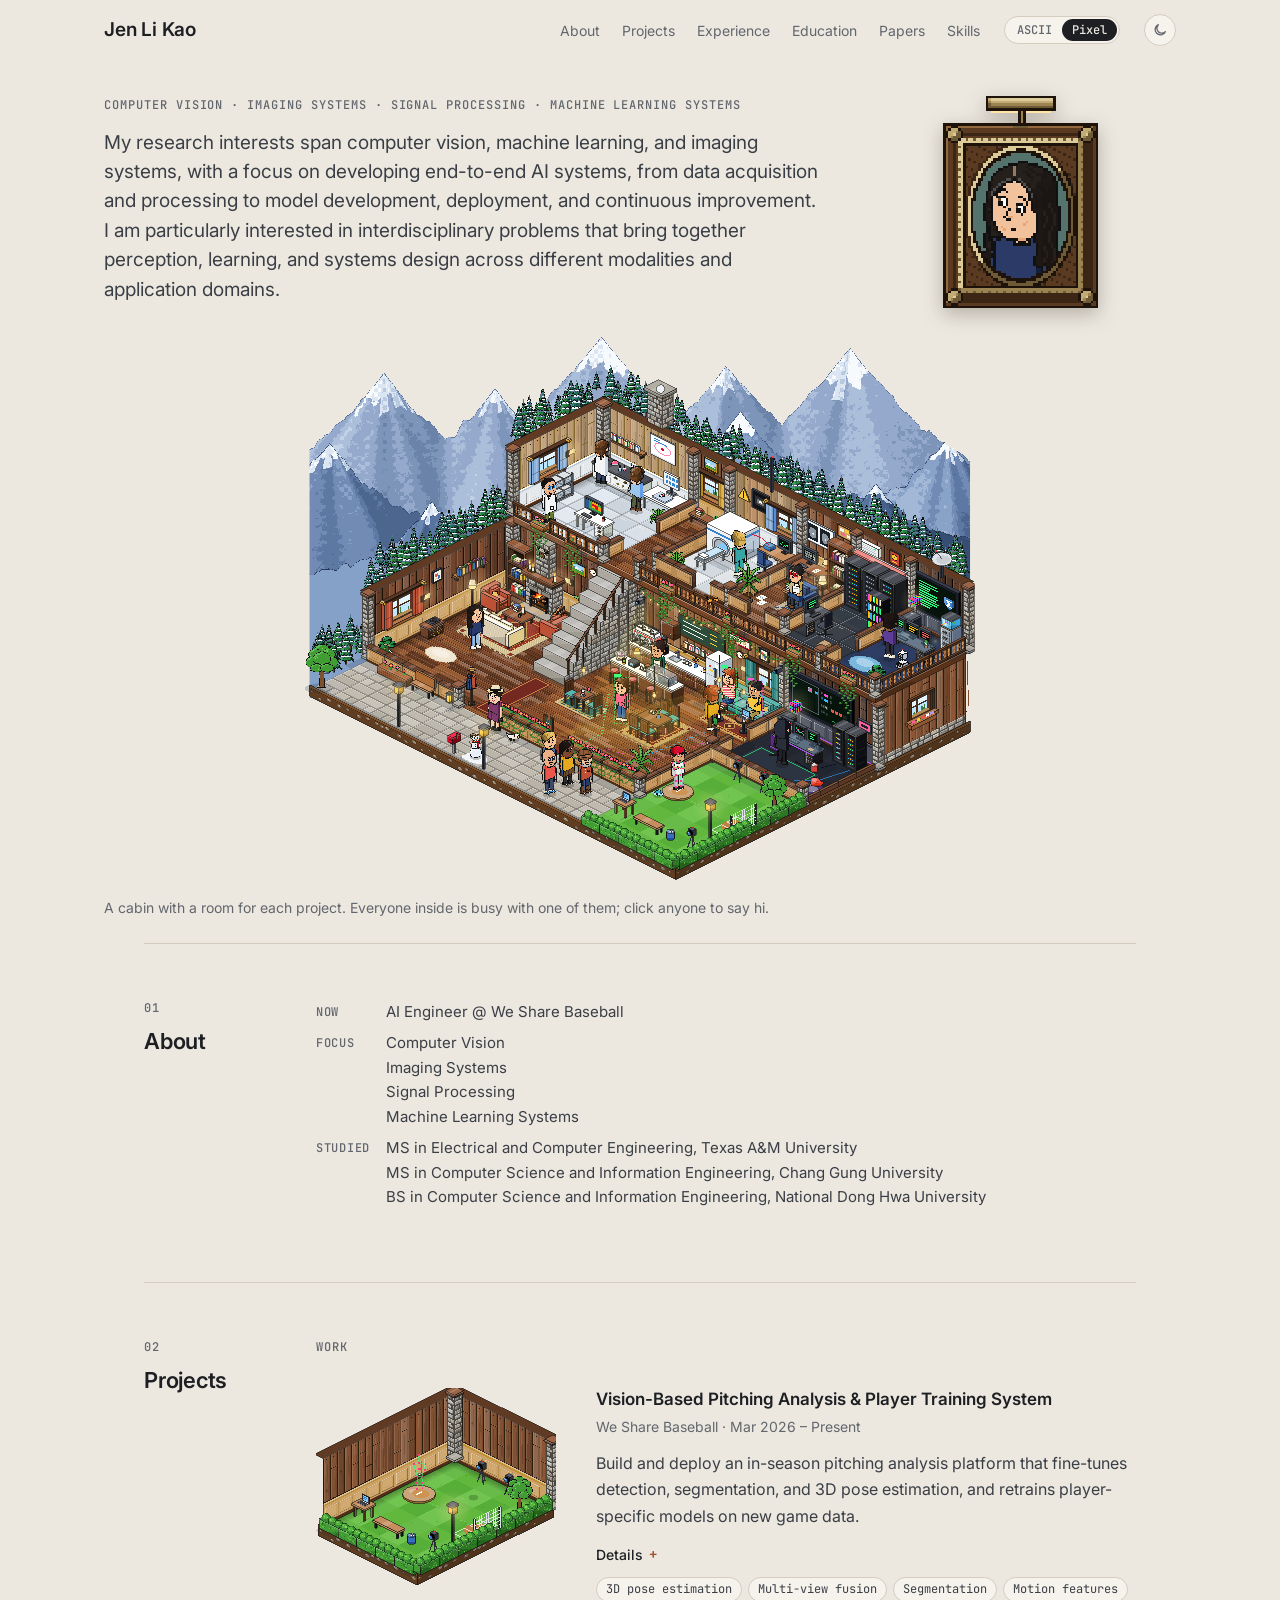
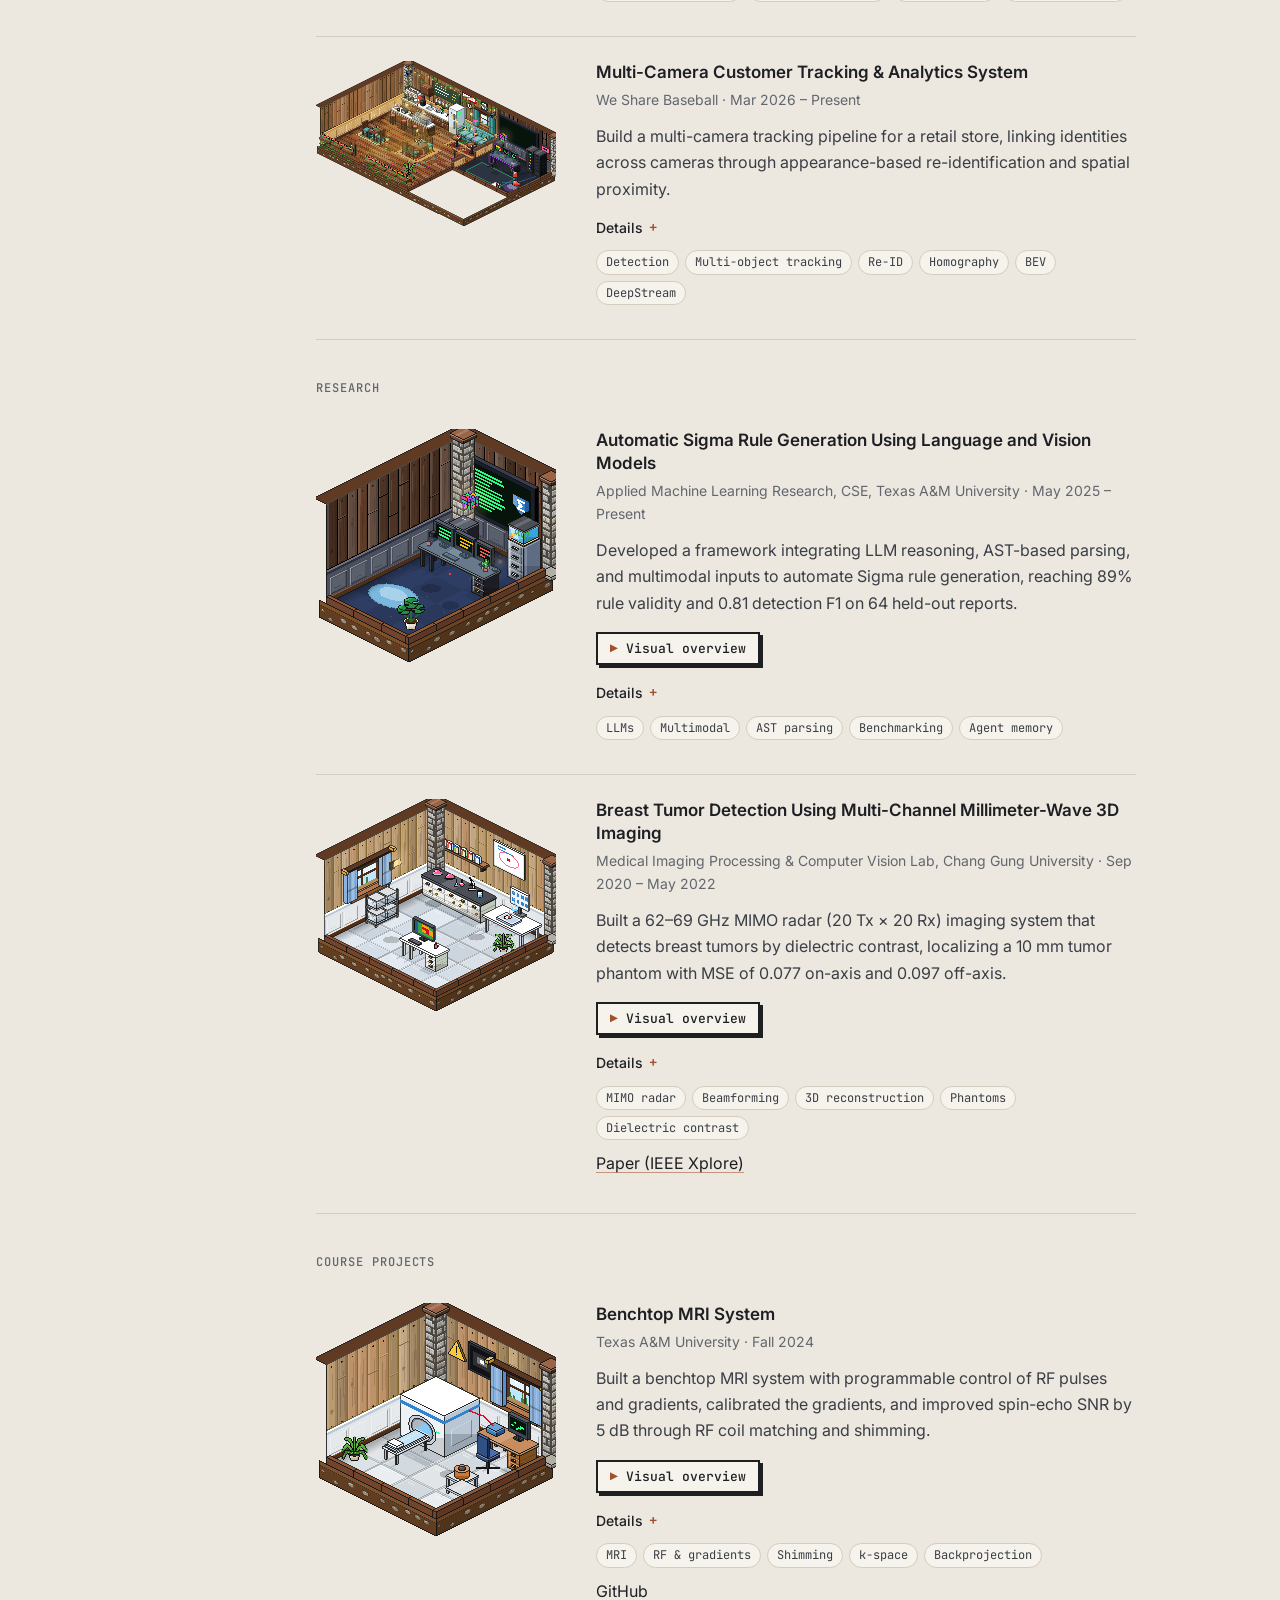
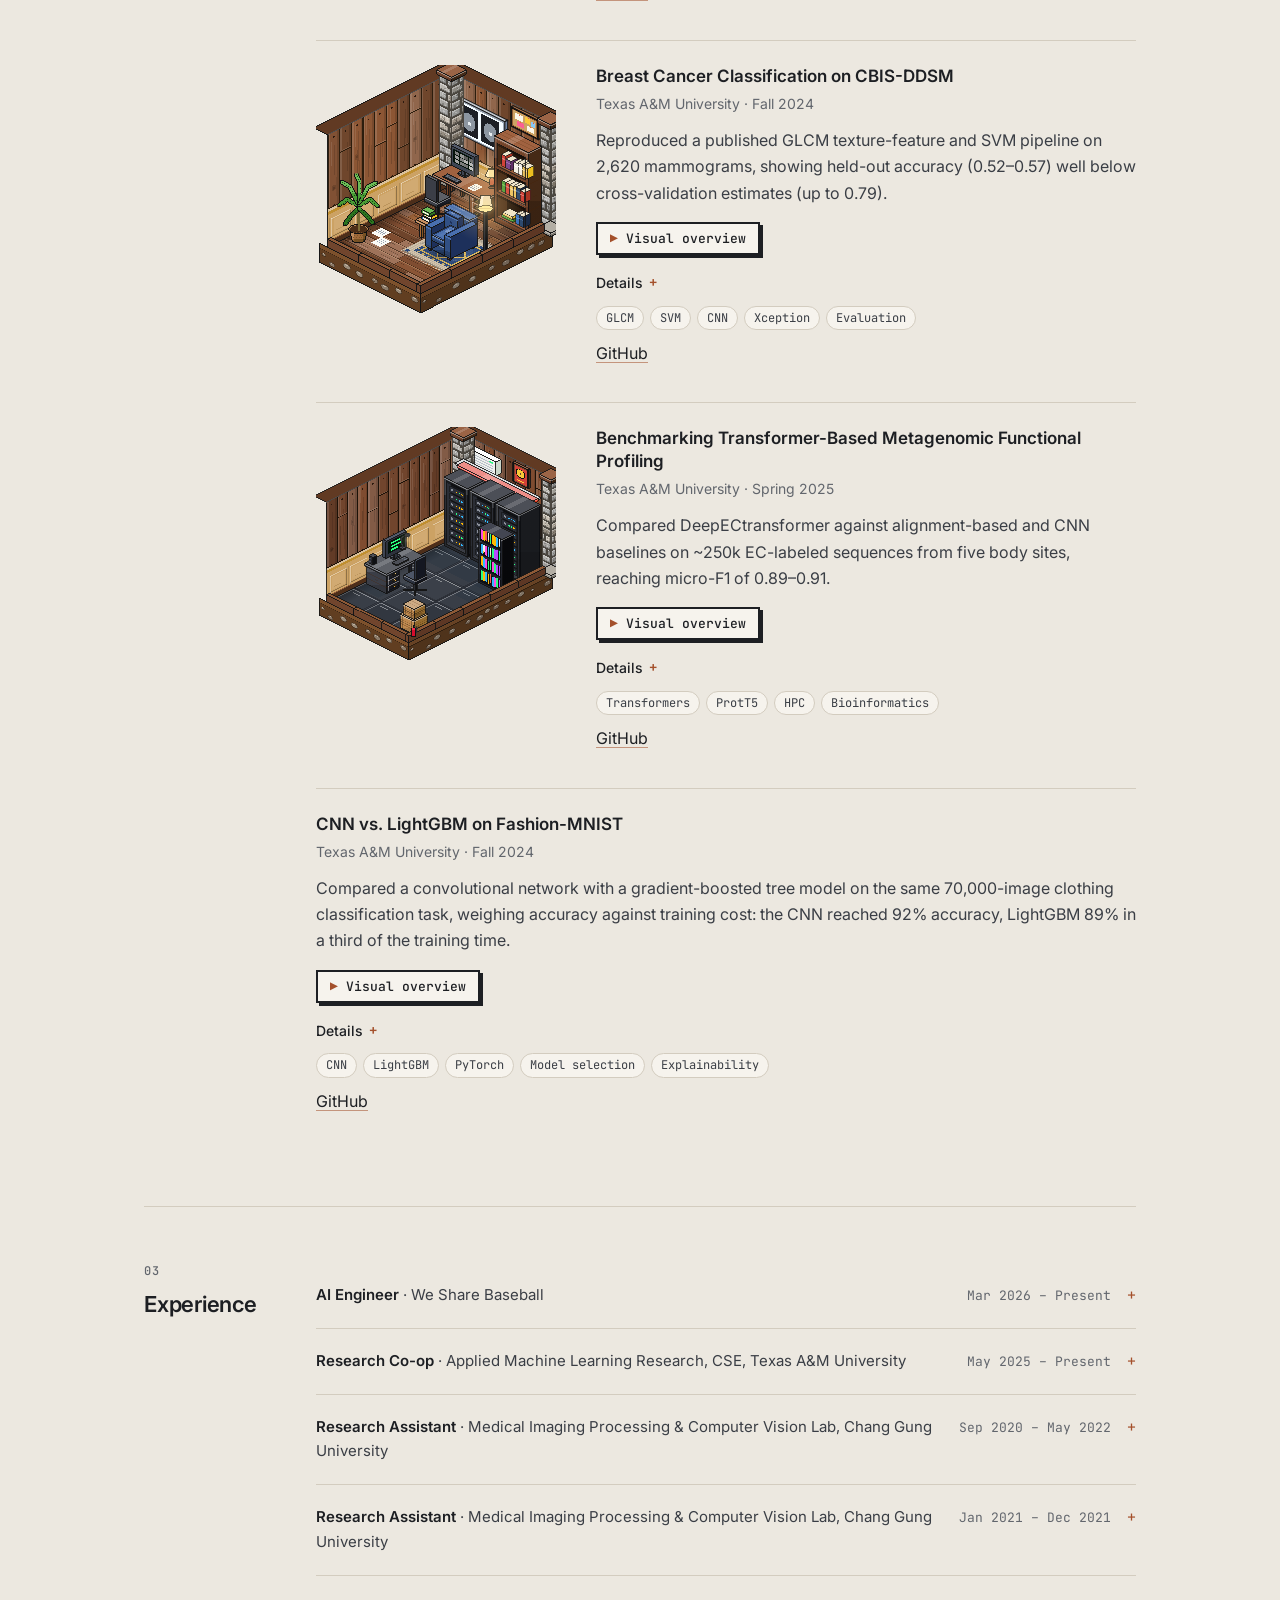
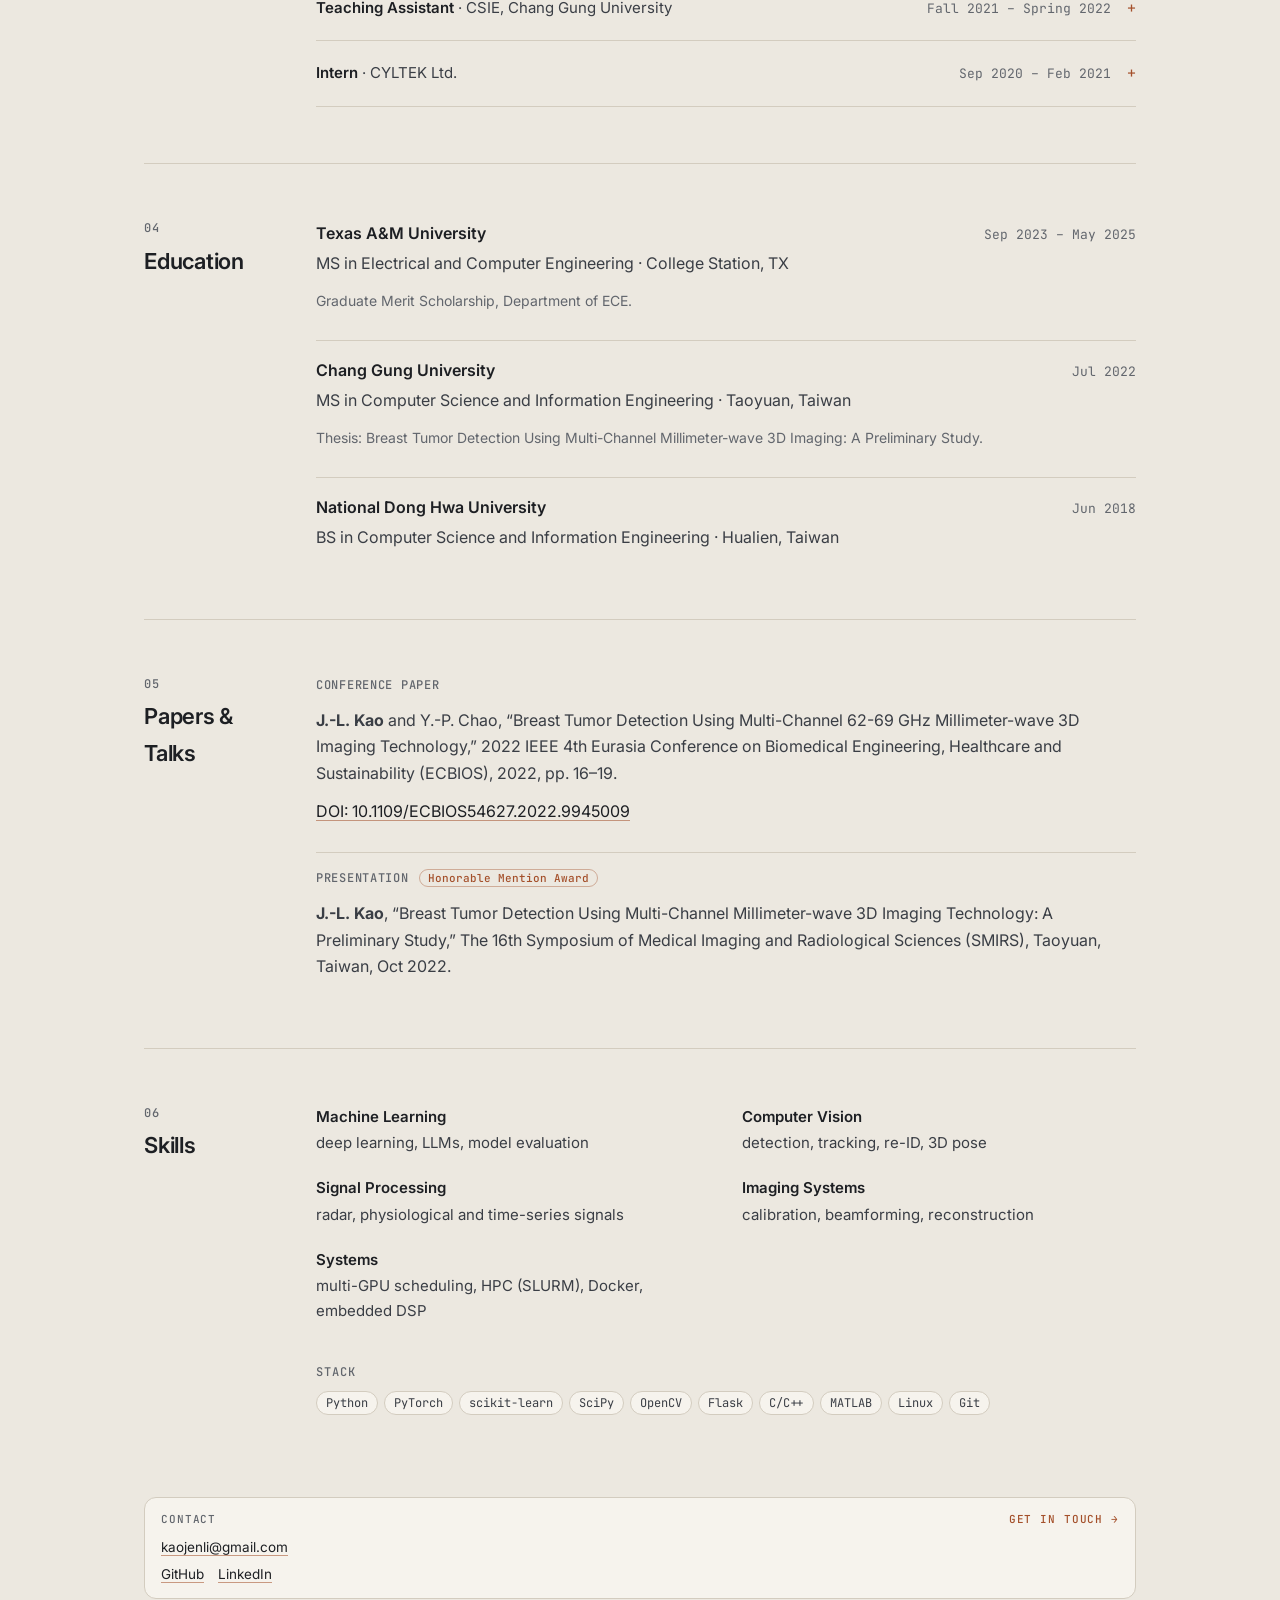
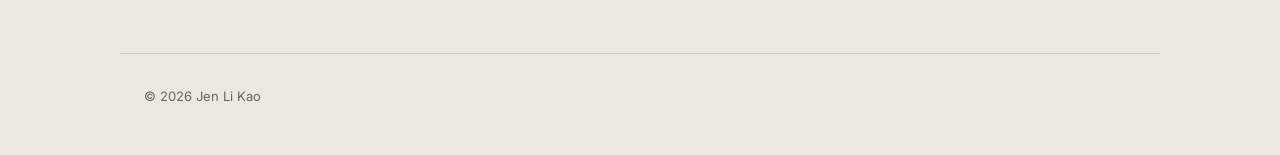
==== pixel/index.html @ c7cff61b "Footer: smoother walk (each layer steps whole columns at its own rate, redrawn on the frame it steps" ====
<!doctype html>
<html lang="en">
<head>
  <meta charset="utf-8">
  <meta name="viewport" content="width=device-width, initial-scale=1">
  <title>Jen Li Kao · Computer Vision, Machine Learning & Imaging Systems (pixel version)</title>
  <meta name="description" content="Jen Li Kao: computer vision, machine learning and imaging systems, with a focus on end-to-end AI systems, from data acquisition to deployment. Projects, experience and papers.">
  <link rel="icon" href="data:image/svg+xml,%3Csvg xmlns='http://www.w3.org/2000/svg' viewBox='0 0 8 8' shape-rendering='crispEdges'%3E%3Cpath fill='%23f7a21b' d='M1 1h2v1h2V1h2v1h1v2H7v1H6v1H5v1H3V6H2V5H1V4H0V2h1z'/%3E%3C/svg%3E">
  <link rel="preconnect" href="https://fonts.googleapis.com">
  <link rel="preconnect" href="https://fonts.gstatic.com" crossorigin>
  <link rel="stylesheet" href="https://fonts.googleapis.com/css2?family=Inter:wght@400;500;600;700&family=JetBrains+Mono:wght@400;500&family=Pixelify+Sans:wght@500;600&display=swap">
  <link rel="stylesheet" href="../css/style.css?v=25f760d1">
  <!-- light or dark: the visitor's choice if they made one, else their system's (before anything draws, so no flash) -->
  <script>try { document.documentElement.dataset.theme = localStorage.getItem("theme") || (matchMedia("(prefers-color-scheme: dark)").matches ? "dark" : "light"); } catch (e) {}</script>
</head>
<body>
  <!-- shared gradients for the pixel scenes -->
  <svg width="0" height="0" style="position:absolute" aria-hidden="true">
    <defs id="img-defs">
      <linearGradient id="shadeL" x1="0" y1="0" x2="0" y2="1"><stop offset="0" stop-color="#fff" stop-opacity=".12"/><stop offset=".22" stop-color="#fff" stop-opacity=".12"/><stop offset=".22" stop-color="#000" stop-opacity="0"/><stop offset=".7" stop-color="#000" stop-opacity="0"/><stop offset=".7" stop-color="#000" stop-opacity=".14"/><stop offset="1" stop-color="#000" stop-opacity=".14"/></linearGradient>
      <linearGradient id="shadeR" x1="0" y1="0" x2="0" y2="1"><stop offset="0" stop-color="#000" stop-opacity=".06"/><stop offset=".6" stop-color="#000" stop-opacity=".06"/><stop offset=".6" stop-color="#000" stop-opacity=".22"/><stop offset="1" stop-color="#000" stop-opacity=".22"/></linearGradient>
      <linearGradient id="aoX" x1="0" y1="0" x2="1" y2="0"><stop offset="0" stop-color="#000" stop-opacity=".3"/><stop offset="1" stop-color="#000" stop-opacity="0"/></linearGradient>
      <linearGradient id="aoY" x1="0" y1="0" x2="0" y2="1"><stop offset="0" stop-color="#000" stop-opacity=".3"/><stop offset="1" stop-color="#000" stop-opacity="0"/></linearGradient>
      <pattern id="rugWeave" width=".08" height=".06" patternUnits="userSpaceOnUse"><rect width=".08" height=".015" fill="rgba(0,0,0,.16)"/><rect y=".03" width=".08" height=".012" fill="rgba(255,255,255,.07)"/><rect x=".02" y=".015" width=".02" height=".015" fill="rgba(0,0,0,.1)"/><rect x=".06" y=".045" width=".02" height=".015" fill="rgba(0,0,0,.1)"/></pattern>
      <pattern id="weave" width="1" height="1" patternUnits="userSpaceOnUse"><rect width=".5" height=".5" fill="rgba(0,0,0,.14)"/><rect x=".5" y=".5" width=".5" height=".5" fill="rgba(0,0,0,.14)"/></pattern>
      <pattern id="weaveTop" width=".06" height=".06" patternUnits="userSpaceOnUse"><rect width=".03" height=".03" fill="rgba(255,255,255,.12)"/><rect x=".03" y=".03" width=".03" height=".03" fill="rgba(255,255,255,.12)"/></pattern>
      <radialGradient id="glow"><stop offset="0" stop-color="#ffe9a0" stop-opacity=".6"/><stop offset=".3" stop-color="#ffe0a0" stop-opacity=".2"/><stop offset="1" stop-color="#ffe0a0" stop-opacity="0"/></radialGradient>
    </defs>
  </svg>

  <div class="layout">
  <header class="masthead">
    <a class="wordmark" href="#top">Jen Li Kao</a>
    <nav id="nav" aria-label="Sections"></nav>
    <nav class="versions" aria-label="Site version"><a href="../">ASCII</a><a href="./" aria-current="page">Pixel</a></nav>
    <button class="theme-toggle" id="theme-toggle" type="button" aria-label="Dark mode" aria-pressed="false">
      <svg class="moon" viewBox="0 0 24 24" fill="none" stroke="currentColor" stroke-width="2" stroke-linecap="round" stroke-linejoin="round" aria-hidden="true"><path d="M20 14.5A8 8 0 1 1 9.5 4a6.5 6.5 0 0 0 10.5 10.5z"/></svg>
      <svg class="sun" viewBox="0 0 24 24" fill="none" stroke="currentColor" stroke-width="2" stroke-linecap="round" aria-hidden="true"><circle cx="12" cy="12" r="4"/><path d="M12 2v2M12 20v2M4.9 4.9l1.4 1.4M17.7 17.7l1.4 1.4M2 12h2M20 12h2M4.9 19.1l1.4-1.4M17.7 6.3l1.4-1.4"/></svg>
    </button>
  </header>

  <main>
    <section class="hero" id="top" aria-labelledby="h-top">
      <div class="hero-head">
        <figure class="framed" id="hero-portrait" role="img" aria-label="Pixel portrait of Jen in a framed painting under a picture light"></figure>
        <div class="intro">
          <p class="eyebrow" id="hero-eyebrow"></p>
          <h1 id="h-top">Jen Li Kao</h1>
          <p class="lede" id="hero-lede"></p>
        </div>
      </div>
      <figure class="stage">
        <div class="room-scroll">
          <div class="room" id="room">
            <svg id="scene" viewBox="0 0 592 488" shape-rendering="crispEdges" role="group" aria-label="Pixel art: Jen's two-storey cabin, one room per project. Downstairs a living room with a fireplace, stairs up from the entrance hall, and a café where cameras track the customers while a queue waits outside and a hacker next door watches the foot traffic on screens; a pitcher throws on the practice field. Upstairs in the loft are an mmWave lab where a mouse's tumor is being scanned, an MRI lab, a mammogram reading room, a server room and a security room. A cat, a dog and a parrot live there too."></svg>
          </div>
        </div>
        <figcaption id="hero-caption"></figcaption>
      </figure>
    </section>

    <div class="sections" id="panels"></div>
  </main>
  <!-- small cards beside the page on wide screens (filled by main.js) -->
  <aside class="rail rail-left" id="rail-left" aria-label="At a glance"></aside>
  <aside class="rail rail-right" id="rail-right" aria-label="Rooms and highlights"></aside>

  </div>
  <footer class="footer">
    <p>© <span id="year">2026</span> Jen Li Kao</p>
  </footer>

  <noscript>
    <p class="noscript">This page needs JavaScript. Quick links:
      <a href="https://github.com/Dino-Boooo">GitHub</a> ·
      <a href="https://www.linkedin.com/in/jenlikao/">LinkedIn</a> ·
      <a href="mailto:kaojenli@gmail.com">kaojenli@gmail.com</a></p>
  </noscript>

  <script src="../js/content.js?v=25f760d1"></script>
  <script src="../js/avatar.js?v=25f760d1"></script>
  <script src="../js/props.js?v=25f760d1"></script>
  <script src="../js/furni.js?v=25f760d1"></script>
  <script src="../js/cabin.js?v=25f760d1"></script>
  <script>window.TOUR_BASE = "../";</script>
  <script src="../js/narration.js?v=25f760d1"></script>
  <script src="../js/tours.js?v=25f760d1"></script>
  <script src="../js/main.js?v=25f760d1"></script>
  <!-- Cloudflare Web Analytics --><script type='module' src='https://static.cloudflareinsights.com/beacon.min.js' data-cf-beacon='{"token": "8a59bbaee7224c959636c7af0a5ff909"}'></script><!-- End Cloudflare Web Analytics -->
</body>
</html>
---- css/style.css ----
/* A calm personal site around one piece of pixel art: the cabin (cabin.js), with a room for each project. */
:root {
  --bg: #ece8e0;
  --surface: #f6f3ed;
  --ink: #1d1f23;
  --text: #3a3e45;
  --muted: #62666d;
  --line: #d3ccbf;
  --accent: #a4502b;
  --sky: #bcdcec;
  --font: "Inter", system-ui, -apple-system, "Segoe UI", sans-serif;
  --mono: "JetBrains Mono", ui-monospace, "SF Mono", Menlo, monospace;
  --wide: 1120px;
  --read: 1040px;
  --frame-shadow: rgba(40, 24, 8, .28);
  color-scheme: light;
}
/* dark: a gallery at night (the theme is picked before the page draws, in index.html; the toggle is in main.js) */
:root[data-theme="dark"] {
  --bg: #121110;
  --surface: #1b1a18;
  --ink: #f1ece4;
  --text: #c9c3b9;
  --muted: #8f897f;
  --line: #2d2a26;
  --accent: #e0925f;
  --sky: #2c3d4c;
  --frame-shadow: rgba(0, 0, 0, .7);
  color-scheme: dark;
}

* { box-sizing: border-box; }
html { scroll-behavior: smooth; scroll-padding-top: 76px; }
body { margin: 0; background: var(--bg); color: var(--text); font: 16px/1.65 var(--font); -webkit-font-smoothing: antialiased; }
a { color: var(--ink); text-decoration: underline; text-decoration-color: color-mix(in srgb, var(--accent) 55%, transparent); text-underline-offset: 3px; }
a:hover { color: var(--accent); text-decoration-color: currentColor; }
a:focus-visible, summary:focus-visible, .who:focus-visible { outline: 2px solid var(--accent); outline-offset: 3px; border-radius: 2px; }
h1, h2, h3, h4 { color: var(--ink); }
.eyebrow { margin: 0; color: var(--muted); font: 500 12px/1.4 var(--mono); letter-spacing: 0.08em; text-transform: uppercase; }
.links { display: flex; flex-wrap: wrap; gap: 6px 20px; margin: 0; }
.px { image-rendering: pixelated; }

/* ---------- top bar */
.masthead {
  position: sticky; top: 0; z-index: 10;
  display: flex; align-items: baseline; justify-content: space-between; gap: 24px; /* the name and the links on one baseline */
  max-width: var(--wide); margin: 0 auto; padding: 14px 24px;
  background: color-mix(in srgb, var(--bg) 88%, transparent); backdrop-filter: blur(8px);
  border-bottom: 1px solid transparent;
}
.wordmark { flex: none; color: var(--ink); font-size: 19px; font-weight: 600; letter-spacing: -0.01em; text-decoration: none; white-space: nowrap; }
#nav { display: flex; gap: 22px; margin-left: auto; font-size: 14px; }
.theme-toggle { align-self: center; flex: none; display: grid; place-items: center; width: 32px; height: 32px; padding: 0; border: 1px solid var(--line); border-radius: 99px; background: var(--surface); color: var(--muted); cursor: pointer; }
.theme-toggle:hover { color: var(--ink); border-color: var(--muted); }
.theme-toggle:focus-visible { outline: 2px solid var(--accent); outline-offset: 2px; }
.theme-toggle svg { width: 16px; height: 16px; }
.theme-toggle .sun, [data-theme="dark"] .theme-toggle .moon { display: none; }
[data-theme="dark"] .theme-toggle .sun { display: block; }
#nav a { color: var(--muted); text-decoration: none; }
/* which version of the site: this pixel one, or the ASCII one in ascii/ */
.versions { align-self: center; flex: none; display: flex; padding: 2px; border: 1px solid var(--line); border-radius: 99px; background: var(--surface); }
.versions a { padding: 3px 10px; border-radius: 99px; color: var(--muted); font: 500 12px/1.4 var(--mono); text-decoration: none; }
.versions a:hover { color: var(--ink); }
.versions a[aria-current="page"] { background: var(--ink); color: var(--bg); }
#nav a:hover { color: var(--ink); }

/* ---------- intro and the cabin */
.hero { max-width: var(--wide); margin: 0 auto; padding: 32px 24px 24px; }
.hero-head { display: grid; grid-template-columns: minmax(0, 720px) minmax(155px, 1fr); gap: 40px; align-items: center; margin-bottom: 24px; }
.hero-head .intro { grid-area: 1 / 1; }
.hero-head .framed { grid-area: 1 / 2; } /* (first in the page, so on phones the intro can wrap round it) */
/* the portrait in its frame under a picture light (main.js), centred in the space beside the intro. In the dark the
   lamp comes on: its light fans down over the painting and onto the wall, and the frame falls into shadow below. */
.framed { position: relative; justify-self: center; width: 155px; margin: 0; }
.framed .pshadow, .framed .pv, .framed > svg { position: absolute; inset: 0; width: 100%; height: 100%; }
.framed .pshadow, .framed .pv { background-repeat: no-repeat; background-position: 0 0; image-rendering: pixelated; }
.framed .pshadow { filter: drop-shadow(0 6px 10px var(--frame-shadow)); }
.framed > svg { overflow: visible; pointer-events: none; }
.framed .lit { opacity: 0; }
[data-theme="dark"] .framed .lit { opacity: 1; }
/* switching between light and dark: a slow crossfade of the whole page */
::view-transition-old(root), ::view-transition-new(root) { animation-duration: .6s; animation-timing-function: ease-in-out; }
/* the name is the wordmark in the top bar; the heading stays for search engines and screen readers, out of sight */
.hero h1 { position: absolute; width: 1px; height: 1px; overflow: hidden; clip: rect(0 0 0 0); white-space: nowrap; margin: 0; }
.lede { margin: 14px 0 0; color: var(--text); font-size: 19px; line-height: 1.55; }
.stage { margin: 0; }
.room-scroll { overflow: hidden; } /* no box: the cabin stands on the page like a diorama */
/* the whole cabin fits in the first screen: no taller than the window leaves below the intro (--fit, set by main.js) */
.room { position: relative; width: 100%; max-width: min(1184px, var(--fit, 9999px) * 1.213); aspect-ratio: 592 / 488; margin: 0 auto; }
#scene { display: block; width: 100%; height: 100%; }
/* the cabin and its rooms (in the projects and the sidebar) a touch more saturated; at night also dimmed a little, so
   their snow and white rooms don't glare against the dark page */
:is(#scene, .scene-box img, .rooms img) { filter: saturate(1.1); }
[data-theme="dark"] :is(#scene, .scene-box img, .rooms img) { filter: brightness(.95) saturate(1.1); }
.stage figcaption { margin-top: 12px; color: var(--muted); font-size: 14px; }

/* ---------- people in the room */
.who { cursor: pointer; outline: none; }
.who:hover, .who:focus-visible { filter: drop-shadow(1px 0 0 #ffcc00) drop-shadow(-1px 0 0 #ffcc00) drop-shadow(0 1px 0 #ffcc00) drop-shadow(0 -1px 0 #ffcc00); }
/* people and animals walk a tile in 500 ms, in a straight line (as in Habbo); cabin.js moves them and picks their frames */
/* decoration never takes clicks: light, view cones, tracking boxes, skeletons, pulses, steam, smoke, the ball */
#scene circle[fill="url(#glow)"], #scene .fov, #scene .bbox, #scene .skel, #scene .wave, #scene .steam, #scene .smoke, #scene .ball { pointer-events: none; }
.skel { animation: skel 4.8s infinite; }
@keyframes skel { 0%, 55% { opacity: 0; } 56%, 100% { opacity: 1; } }
.wave { opacity: 0; animation: wave 1.5s steps(3) infinite; }
.wave:nth-child(2) { animation-delay: 0.25s; }
.wave:nth-child(3) { animation-delay: 0.5s; }
@keyframes wave { 0% { opacity: 0; } 30% { opacity: 1; } 100% { opacity: 0; } }
.blink { animation: blink 1.2s steps(1) infinite; }
@keyframes blink { 50% { opacity: 0.2; } }
/* the pitched ball flies from the hand to the net, started by cabin.js on the pitcher's release frame */
.ball { opacity: 0; }
.ball.fly { animation: throw 0.45s steps(9) forwards; }
@keyframes throw {
  0% { opacity: 1; transform: translate(0, 0); }
  90% { opacity: 1; transform: translate(var(--dx), var(--dy)); }
  100% { opacity: 0; transform: translate(var(--dx), var(--dy)); }
}

/* Animations run in a few discrete frames, like Habbo's, so the scene repaints a handful of times a second, not 60. */
.steam { animation: steam 1.8s steps(4) infinite; }
.smoke { animation: smoke 3s steps(6) infinite; transform-box: fill-box; transform-origin: center; }
@keyframes smoke { 0% { opacity: 0; transform: translate(0, 0) scale(0.5); } 15% { opacity: 1; } 100% { opacity: 0; transform: translate(5px, -24px) scale(1.5); } }
@keyframes steam { 0% { opacity: 0; transform: translateY(0); } 30% { opacity: 0.8; } 100% { opacity: 0; transform: translateY(-8px); } }
.flicker { animation: flicker 0.5s steps(2) infinite; }
/* the fire in the fireplace: two flame shapes taking turns */
.fire { animation: fire 0.4s steps(2) infinite; }
@keyframes fire { to { transform: translateX(-32px); } }
@keyframes flicker { 50% { transform: translateY(1px); opacity: 0.75; } }
.glow { opacity: 0.85; }
/* people moving on the hacker room's floor-plan screen */

/* speech: a small dark see-through label like a tracker's, the speaker's name in tracker green; long lines wrap */
.bubble {
  position: absolute; z-index: 2;
  transform: translate(-50%, -100%);
  width: max-content; max-width: 230px;
  padding: 2px 6px;
  background: rgba(16, 18, 22, .74); color: #e9eef2;
  -webkit-backdrop-filter: blur(2px); backdrop-filter: blur(2px);
  border: 1px solid rgba(57, 255, 136, .55); border-radius: 3px;
  font: 500 10.5px/1.4 var(--mono);
  pointer-events: none;
  animation: bubble 3.2s forwards;
}
.bubble b { color: #39ff88; font-weight: 600; }
.bubble::after {
  content: ""; position: absolute; left: 50%; bottom: -4px;
  width: 6px; height: 6px; margin-left: -3px;
  background: rgba(16, 18, 22, .74); border: 1px solid rgba(57, 255, 136, .55); border-top: 0; border-left: 0;
  transform: rotate(45deg);
}
@keyframes bubble {
  0% { opacity: 0; translate: 0 8px; }
  8%, 80% { opacity: 1; translate: 0 0; }
  100% { opacity: 0; translate: 0 -20px; }
}


/* ---------- sections: a label column and a content column */
.sections { max-width: var(--read); margin: 0 auto; padding: 0 24px; }
.section { display: grid; grid-template-columns: 140px minmax(0, 1fr); gap: 32px; padding: 56px 0; border-top: 1px solid var(--line); }
.section-head h2 { margin: 6px 0 0; font-size: 22px; font-weight: 600; letter-spacing: -0.01em; }
.section-body > :first-child { margin-top: 0; }
.section-body p { margin: 0 0 12px; }
.section-body h3 { margin: 0 0 4px; font-size: 16px; font-weight: 600; }
.lead { color: var(--ink); font-size: 17px; }
.note { color: var(--muted); font-size: 14px; }
.group { margin: 40px 0 8px !important; color: var(--muted) !important; font: 500 12px/1.4 var(--mono) !important; letter-spacing: 0.08em; text-transform: uppercase; }
.group:first-child { margin-top: 0 !important; }
.tags { display: flex; flex-wrap: wrap; gap: 6px; margin: 10px 0 !important; }
.tag { padding: 1px 9px; border: 1px solid var(--line); border-radius: 99px; background: var(--surface); color: var(--text); font: 12px/1.7 var(--mono); }
details { margin: 6px 0; }
summary { display: inline-flex; align-items: center; gap: 6px; color: var(--ink); font-size: 14px; font-weight: 500; cursor: pointer; list-style: none; }
summary::-webkit-details-marker { display: none; }
summary::after { content: "+"; color: var(--accent); font-family: var(--mono); }
details[open] > summary::after { content: "−"; }
.bullets { margin: 8px 0; padding-left: 18px; }
.bullets li { margin-bottom: 6px; }
figure { margin: 12px 0; }

.facts { display: grid; grid-template-columns: auto 1fr; gap: 6px 16px; margin: 0 0 16px; font-size: 15px; }
.facts dt { color: var(--muted); font: 500 12px/2 var(--mono); letter-spacing: 0.06em; text-transform: uppercase; }
.facts dd { margin: 0; }

.proj { display: grid; grid-template-columns: auto minmax(0, 1fr); gap: 40px; padding: 24px 0; border-bottom: 1px solid var(--line); }
.proj:not(:has(.scene-box)) { grid-template-columns: 1fr; }
.proj:last-child { border-bottom: 0; }
.proj h4 { margin: 0 0 4px; font-size: 17px; font-weight: 600; line-height: 1.35; }
.meta { color: var(--muted); font-size: 14px; }
/* every project the same: a small close-up of its room (vector, sharp at any size) beside the text */
.scene-box { width: 240px; align-self: start; overflow: hidden; }
.scene-box img { display: block; width: 100%; height: auto; }

.rows { list-style: none; margin: 0; padding: 0; }
.rows > li { border-bottom: 1px solid var(--line); }
.rows summary { display: grid; grid-template-columns: 1fr auto auto; gap: 16px; align-items: baseline; width: 100%; padding: 14px 0; color: var(--text); font-size: 15px; font-weight: 400; }
.rows summary b { color: var(--ink); font-weight: 600; }
.rows summary:hover b { color: var(--accent); }
.when { color: var(--muted); font: 13px var(--mono); white-space: nowrap; }
.rows .more-box { padding: 0 0 16px; }

.entry { padding: 16px 0; border-bottom: 1px solid var(--line); }
.entry:first-child { padding-top: 0; }
.entry:last-child { border-bottom: 0; padding-bottom: 0; }
.entry-head { display: flex; justify-content: space-between; gap: 16px; align-items: baseline; }
.kind { color: var(--muted); font: 500 12px/1.6 var(--mono); letter-spacing: 0.06em; text-transform: uppercase; }
.badge { margin-left: 10px; padding: 1px 8px; border: 1px solid color-mix(in srgb, var(--accent) 40%, transparent); border-radius: 99px; color: var(--accent); font: 500 11px var(--mono); text-transform: none; letter-spacing: 0; }
.skills { display: grid; grid-template-columns: 1fr 1fr; gap: 20px 32px; margin: 0 0 8px; }
.skills dt { color: var(--ink); font-weight: 600; font-size: 15px; }
.skills dd { margin: 2px 0 0; font-size: 15px; }

.footer { max-width: var(--read); margin: 0 auto; padding: 32px 24px 48px; border-top: 1px solid var(--line); color: var(--muted); font-size: 13px; }
.footer p { margin: 0; }
.noscript { margin: 24px; padding: 12px; background: var(--surface); border: 1px solid var(--line); }

/* ---------- the side cards: on wide screens the page becomes three columns, the cards staying in view as you scroll */
/* below the wide layout only the contact card shows, at the end of the page */
.rail { display: none; }
.rail-left { display: block; max-width: var(--read); margin: 0 auto; padding: 16px 24px 40px; }
.rail-left .card:not(.contact) { display: none; }
.card { margin: 0 0 14px; padding: 14px 16px; background: var(--surface); border: 1px solid var(--line); border-radius: 12px; font-size: 13.5px; line-height: 1.5; }
.card-title { margin: 0 0 10px; color: var(--muted); font: 500 11px/1.4 var(--mono); letter-spacing: 0.08em; text-transform: uppercase; }
.card p { margin: 0 0 6px; }
.card p:last-child { margin-bottom: 0; }
.card .where { display: block; color: var(--muted); font-size: 12.5px; }
.card .links { gap: 4px 14px; }
.card .tags { margin: 0 !important; gap: 5px; }
.card .tag { font-size: 11px; }
.plain { margin: 0; padding: 0; list-style: none; }
.plain li { margin: 0 0 7px; }
.plain li:last-child { margin-bottom: 0; }
.plain b { display: block; color: var(--ink); font-weight: 600; }
.timeline { margin: 0; padding: 0 0 0 12px; list-style: none; border-left: 1px solid var(--line); }
.timeline li { position: relative; margin: 0 0 7px; }
.timeline .where, .rooms span { overflow: hidden; display: -webkit-box; -webkit-line-clamp: 1; -webkit-box-orient: vertical; }
.timeline li::before { content: ""; position: absolute; left: -16.5px; top: 6px; width: 7px; height: 7px; border-radius: 50%; background: var(--surface); border: 1.5px solid var(--accent); }
.timeline li:first-child::before { background: var(--accent); }
.timeline .when { display: block; font-size: 11px; }
.timeline b { color: var(--ink); font-weight: 600; }
.rooms { margin: 0; padding: 0; list-style: none; }
.rooms a { display: grid; grid-template-columns: 50px 1fr; gap: 10px; align-items: center; padding: 4px 0; color: var(--text); font-size: 12.5px; line-height: 1.35; text-decoration: none; }
.rooms a:hover { color: var(--accent); }
.rooms img { width: 50px; height: 36px; object-fit: cover; object-position: center 60%; background: var(--sky); border: 1px solid var(--line); border-radius: 6px; image-rendering: pixelated; }
.rooms b { display: block; color: var(--ink); font-weight: 600; font-size: 12px; }
.rooms span { -webkit-line-clamp: 2; }
.card a { overflow-wrap: anywhere; }
@media (min-width: 1380px) {
  .layout { display: grid; grid-template-columns: 232px minmax(0, 1060px) 232px; grid-template-areas: ". head ." "left main right"; /* the top bar over the middle column: the name starts where the intro does */ column-gap: 28px; justify-content: center; padding: 0 24px; }
  .masthead { grid-area: head; max-width: none; width: 100%; padding-left: 0; padding-right: 0; }
  main { grid-area: main; min-width: 0; }
  .hero, .sections { max-width: none; padding-left: 0; padding-right: 0; }
  /* sticky while they fit on screen; taller than the window, they scroll with the page (never cut off inside) */
  .rail, .rail-left { display: block; position: sticky; top: 72px; align-self: start; margin: 32px 0 0; padding: 0; max-width: none; }
  .rail-left .card:not(.contact) { display: block; }
  .rail-left { grid-area: left; }
  .rail-right { grid-area: right; }
  /* the cabin no taller than the left card column (about 650px) on wider screens */
  .room { max-width: min(788px, var(--fit, 9999px) * 1.213); }
}

/* ---------- narrow screens */
@media (max-width: 860px) {
  .section { grid-template-columns: 1fr; gap: 12px; padding: 40px 0; }
  .proj { grid-template-columns: 1fr; }
  .scene-box { width: 100%; max-width: 300px; }
}
@media (max-width: 640px) {
  /* the name and the theme button on one row, every section link below them (wrapping, nothing hidden off screen) */
  .masthead { flex-wrap: wrap; padding: 10px 16px; gap: 6px 16px; }
  #nav { order: 3; flex-basis: 100%; flex-wrap: wrap; gap: 4px 13px; margin-left: 0; font-size: 14px; }
  .hero { padding: 32px 16px 16px; }
  .lede { font-size: 18px; }
  .sections, .rail-left { padding-left: 16px; padding-right: 16px; }
  .skills { grid-template-columns: 1fr; }
  /* the portrait small at the top right, the intro wrapping round it */
  .hero-head { display: flow-root; }
  .hero-head .framed { float: right; width: 93px; margin: 0 0 8px 16px; }
  .rows summary { grid-template-columns: 1fr; gap: 2px; }
  /* the whole cabin at phone width (smaller, so the sections come sooner) */
  .room { max-width: none; }
}

@media (prefers-reduced-motion: reduce) {
  html { scroll-behavior: auto; }
  *, *::before, *::after { animation: none !important; transition: none !important; }
}

/* ---------- short pixel tours (tours.js): a pixel window over the page */
.tour-btn { display: inline-flex; align-items: center; gap: 8px; margin: 4px 0 2px; padding: 6px 12px; border: 2px solid var(--ink); border-radius: 0; background: var(--surface); color: var(--ink); font: 500 13px var(--mono); cursor: pointer; box-shadow: 3px 3px 0 var(--ink); }
.tour-btn span { color: var(--accent); }
.tour-btn:hover { transform: translate(1px, 1px); box-shadow: 2px 2px 0 var(--ink); }
.tour-btn:active { transform: translate(3px, 3px); box-shadow: none; }
.tour-btn:focus-visible { outline: 2px solid var(--accent); outline-offset: 3px; }
.proj:has(.tour-btn) .scene-box { cursor: pointer; }
.proj:has(.tour-btn) .scene-box:hover img { filter: saturate(1.1) brightness(1.04); }

.pxwin { width: min(860px, calc(100vw - 24px)); max-height: calc(100vh - 24px); padding: 0; overflow: auto; border: 2px solid #2c313c; border-radius: 10px; background: #101114; color: #e9ecf1; box-shadow: 0 30px 80px rgba(0, 0, 0, .55); }
.pxwin::backdrop { background: rgba(6, 7, 9, .78); backdrop-filter: blur(3px); }
.pxwin-bar { display: flex; align-items: center; justify-content: space-between; gap: 12px; padding: 10px 10px 10px 18px; border-bottom: 1px solid #1f232c; }
.pxwin-title { color: #8a919c; font: 500 12px var(--mono); letter-spacing: .06em; text-transform: uppercase; overflow: hidden; text-overflow: ellipsis; white-space: nowrap; }
.pxwin-x { flex: none; display: grid; place-items: center; width: 28px; height: 28px; padding: 0 0 2px; border: 1px solid #2c313c; border-radius: 50%; background: #161920; color: #e9ecf1; font: 400 18px/1 var(--font); cursor: pointer; }
.pxwin-x:hover { background: #222631; }
.pxwin-head { padding: 18px 26px 10px; }
.pxwin-head.in { animation: capIn .45s ease-out; }
.pxwin-eyebrow { margin: 0 0 4px; color: #e8915f; font: 500 11px var(--mono); letter-spacing: .08em; text-transform: uppercase; }
.pxwin-h { margin: 0; color: #f2f2f0; font: 600 24px/1.2 "Pixelify Sans", var(--font); letter-spacing: 0.01em; }
.pxwin-stage { padding: 0; }
.pxwin-stage { display: flex; justify-content: center; background: #101114; position: relative; }
.pxwin-head { position: relative; }
.pxwin-try[hidden] { display: none !important; }
.pxwin-try { position: absolute; top: 14px; right: 26px; max-width: 46%; text-align: right; margin: 0; padding: 4px 10px; border: 1px solid #e8915f; border-radius: 999px; background: rgba(16, 17, 20, .88); color: #e8915f; font: 500 12px/1.3 var(--font); pointer-events: none; }
.pxwin-try.wait { background: #e8915f; color: #101114; animation: tryPulse 1.6s ease-in-out infinite; }
@keyframes tryPulse { 50% { box-shadow: 0 0 0 5px rgba(232, 145, 95, .25); } }
@media (prefers-reduced-motion: reduce) { .pxwin-try.wait { animation: none; } }
.pxwin-stage canvas { display: block; flex: none; image-rendering: pixelated; image-rendering: crisp-edges; background: #101114; touch-action: manipulation; }
.pxwin-sub { display: flex; align-items: flex-start; justify-content: center; min-height: 2.9em; margin: 0; padding: 4px 26px 14px; background: #101114; color: #f2f2f0; font: 400 17px/1.45 var(--font); text-align: center; text-wrap: balance; letter-spacing: .005em; }
.pxwin-sub.in { animation: capIn .35s ease-out; }
.visually-hidden { position: absolute !important; width: 1px; height: 1px; overflow: hidden; clip: rect(0 0 0 0); white-space: nowrap; }
@keyframes capIn { from { opacity: 0; transform: translateY(4px); } }
.pxwin-ctl { display: flex; flex-wrap: wrap; align-items: center; gap: 8px; padding: 12px 18px 16px; border-top: 1px solid #1f232c; }
.pxb { min-width: 36px; height: 32px; padding: 0 10px; border: 1px solid #2c313c; border-radius: 8px; background: #161920; color: #e9ecf1; font: 600 12px var(--mono); cursor: pointer; }
.pxb:hover { background: #222631; }
.pxb.play { min-width: 44px; background: #f2f2f0; border-color: #f2f2f0; color: #101114; }
.pxb.snd { display: inline-grid; place-items: center; }
.pxb.snd[hidden] { display: none; }
.pxb.snd svg { display: block; }
.pxb.snd[aria-pressed="true"] .off, .pxb.snd[aria-pressed="false"] .on { display: none; }
.pxb.snd[aria-pressed="false"] { color: #8a919c; }
.pxwin-track { position: relative; flex: 1 1 240px; min-width: 180px; height: 32px; border: 1px solid #2c313c; border-radius: 8px; background: #121418; overflow: hidden; cursor: pointer; touch-action: none; user-select: none; }
.pxwin-track.drag { cursor: grabbing; }
.pxwin-knob { position: absolute; top: 50%; width: 12px; height: 12px; margin: -6px 0 0 -6px; border-radius: 50%; background: #e8915f; box-shadow: 0 0 0 3px rgba(232, 145, 95, .25); pointer-events: none; opacity: 0; transition: opacity .15s; }
.pxwin-track:hover .pxwin-knob, .pxwin-track.drag .pxwin-knob, .pxwin-track:focus-visible .pxwin-knob { opacity: 1; }
.pxwin-bar-fill { position: absolute; inset: 0 auto 0 0; width: 0; background: rgba(232, 145, 95, .16); border-right: 2px solid #e8915f; }
.pxwin-dots { position: absolute; inset: 0; display: flex; }
.pxwin-dots span { display: flex; align-items: center; justify-content: center; border-right: 1px solid #2c313c; color: #8a919c; font: 600 11px var(--mono); letter-spacing: .06em; text-transform: uppercase; pointer-events: none; }
.pxwin-dots span:last-child { border-right: 0; }
.pxwin-dots span.on { color: #fff; }
.pxwin-link { margin-left: auto; color: #8fb8e6; font: 600 13px var(--mono); }
.pxwin :focus-visible { outline: 2px solid #e8915f; outline-offset: 2px; }
@media (max-width: 640px) {
  .pxwin-sub { font-size: 15px; min-height: 4.35em; padding: 4px 14px 10px; }
  .pxwin-head { padding: 14px 16px 8px; }
  .pxwin-h { font-size: 18px; }
  .pxwin-try { position: static; display: inline-block; max-width: none; margin-top: 6px; border-radius: 10px; text-align: left; }
  .pxwin-ctl { padding: 8px 12px 14px; }
  .pxwin-link { margin-left: 0; flex-basis: 100%; }
}

/* ---------- "Get in touch": a button in the contact card, and its window (main.js) */
.contact .card-title { display: flex; align-items: baseline; justify-content: space-between; gap: 8px; }
.msg-btn { padding: 0; border: 0; background: none; color: var(--accent); font: inherit; letter-spacing: inherit; text-transform: inherit; cursor: pointer; }
.msg-btn:hover { text-decoration: underline; text-underline-offset: 3px; }
.msg-btn:focus-visible, .msgwin :focus-visible { outline: 2px solid var(--accent); outline-offset: 2px; }
.msgwin { width: min(500px, calc(100vw - 32px)); max-height: calc(100vh - 32px); padding: 0; overflow: auto; border: 1px solid var(--line); border-radius: 14px; background: var(--surface); color: var(--text); box-shadow: 0 24px 70px rgba(0, 0, 0, .35); }
.msgwin::backdrop { background: rgba(10, 9, 8, .55); backdrop-filter: blur(2px); }
.msg-form { display: grid; gap: 12px; padding: 18px 20px 20px; }
.msg-head { display: flex; align-items: center; justify-content: space-between; gap: 12px; }
.msg-head h2 { margin: 0; font-size: 18px; font-weight: 600; }
.msg-x { display: grid; place-items: center; width: 28px; height: 28px; padding: 0 0 2px; border: 1px solid var(--line); border-radius: 50%; background: var(--bg); color: var(--ink); font: 400 18px/1 var(--font); cursor: pointer; }
.msg-note { margin: -4px 0 0; color: var(--muted); font-size: 14px; }
.msg-form label { display: grid; gap: 4px; color: var(--ink); font-size: 13.5px; font-weight: 500; }
.msg-form label small { color: var(--muted); font-size: inherit; font-weight: 400; }
.msg-row { display: grid; grid-template-columns: 1fr 1fr; gap: 12px; }
@media (max-width: 480px) { .msg-row { grid-template-columns: 1fr; } }
.msg-form input, .msg-form textarea, .msg-form select { width: 100%; padding: 8px 10px; border: 1px solid var(--line); border-radius: 8px; background: var(--bg); color: var(--ink); font: 15px/1.5 var(--font); }
.msg-form textarea { resize: vertical; min-height: 110px; }
.msg-form input::placeholder { color: var(--muted); opacity: .7; }
.msg-form input:focus, .msg-form textarea:focus, .msg-form select:focus { outline: none; border-color: var(--accent); box-shadow: 0 0 0 3px color-mix(in srgb, var(--accent) 22%, transparent); }
.msg-honey { position: absolute; left: -9999px; width: 1px; height: 1px; opacity: 0; }
.msg-foot { display: flex; align-items: center; justify-content: space-between; gap: 12px; }
.msg-status { margin: 0; color: var(--muted); font-size: 13.5px; }
.msg-status.ok { color: #3f8f5f; }
.msg-status.bad { color: #c0483c; }
.msg-send { flex: none; padding: 8px 20px; border: 0; border-radius: 99px; background: var(--ink); color: var(--bg); font: 600 14px var(--font); cursor: pointer; }
.msg-send:hover { background: var(--accent); }
.msg-send:disabled { opacity: .6; cursor: wait; }
.msg-done { display: grid; justify-items: center; gap: 10px; padding: 34px 28px 28px; text-align: center; }
.msg-done[hidden], .msg-form[hidden] { display: none; }
.msg-done h2 { margin: 4px 0 0; font-size: 22px; font-weight: 600; outline: none; }
.msg-done p { max-width: 34ch; margin: 0 0 8px; color: var(--muted); font-size: 15px; }
.msg-done b { color: var(--ink); font-weight: 500; overflow-wrap: anywhere; }
.msg-check { width: 52px; height: 52px; fill: none; stroke: var(--accent); stroke-width: 2.5; stroke-linecap: round; stroke-linejoin: round; }
.msg-check path { stroke-dasharray: 40; stroke-dashoffset: 40; animation: msgTick .5s .15s ease-out forwards; }
@keyframes msgTick { to { stroke-dashoffset: 0; } }
@media (prefers-reduced-motion: reduce) { .msg-check path { animation: none; stroke-dashoffset: 0; } }
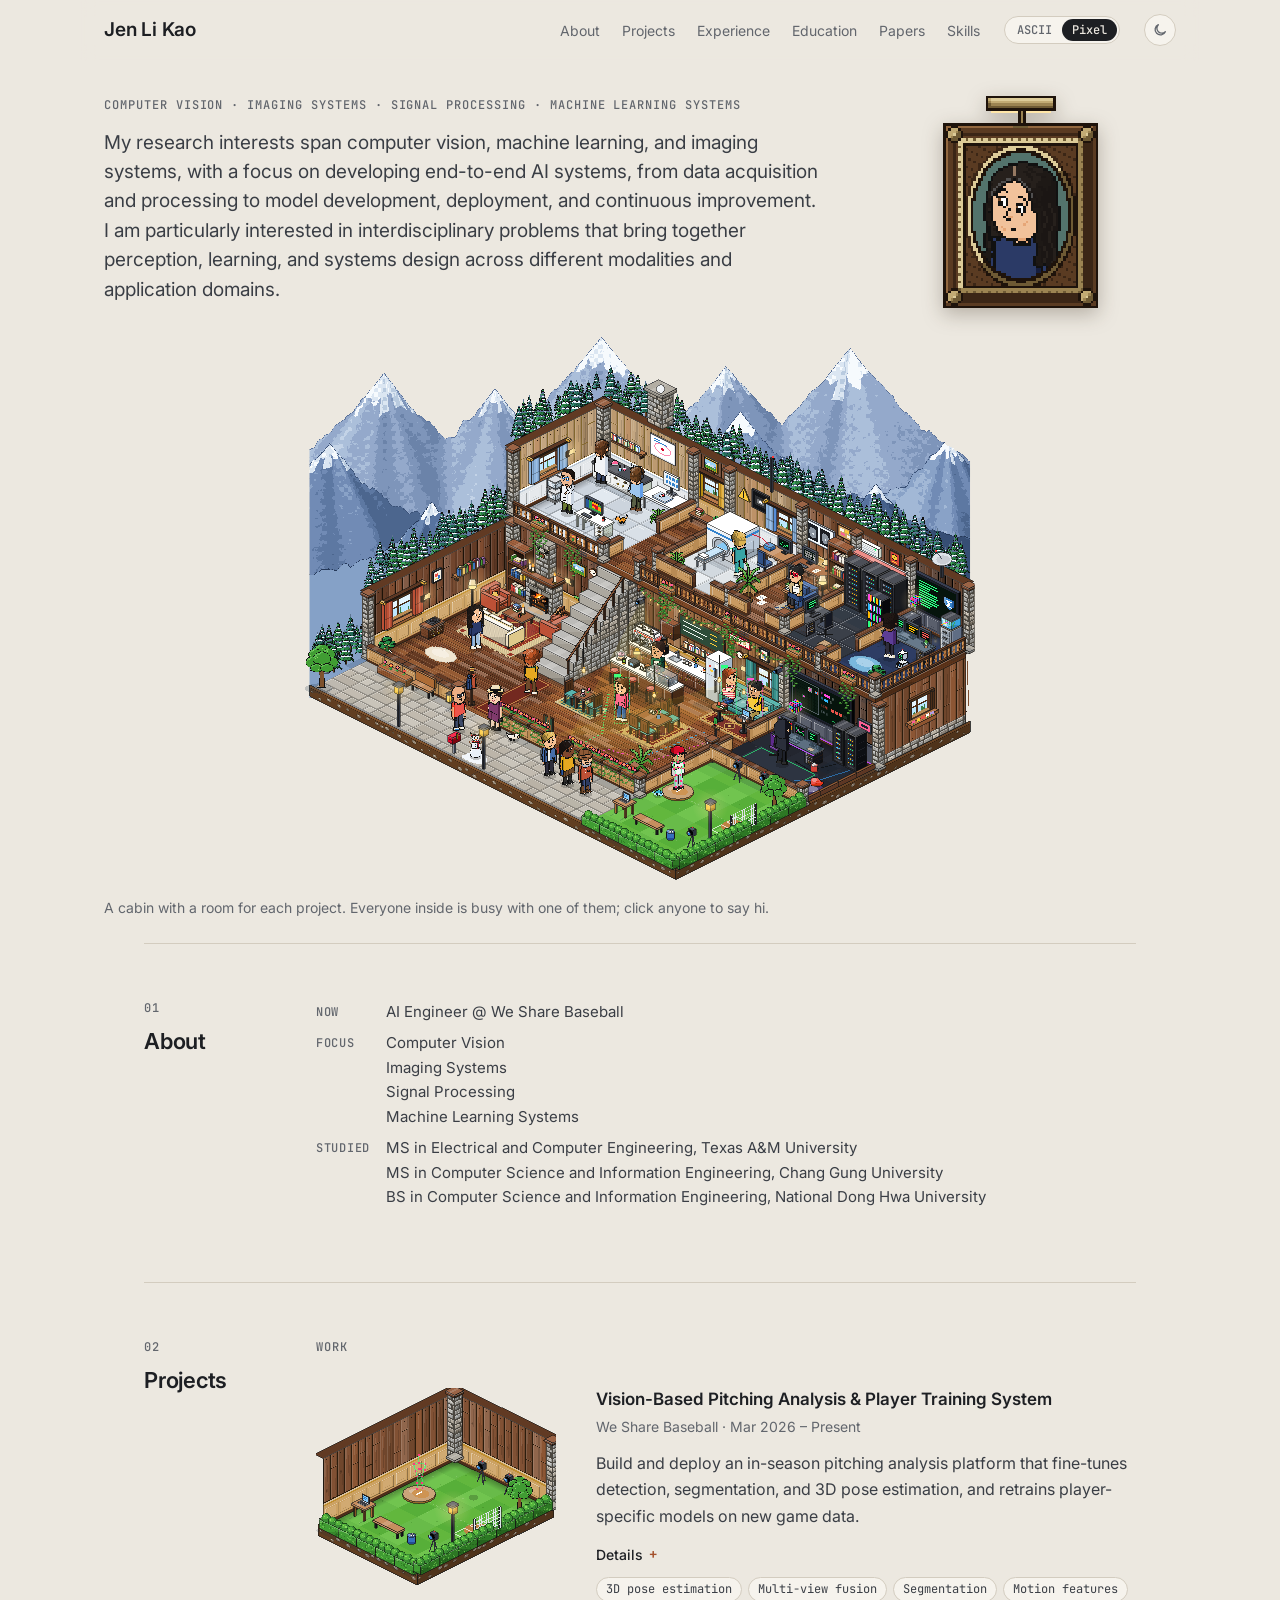
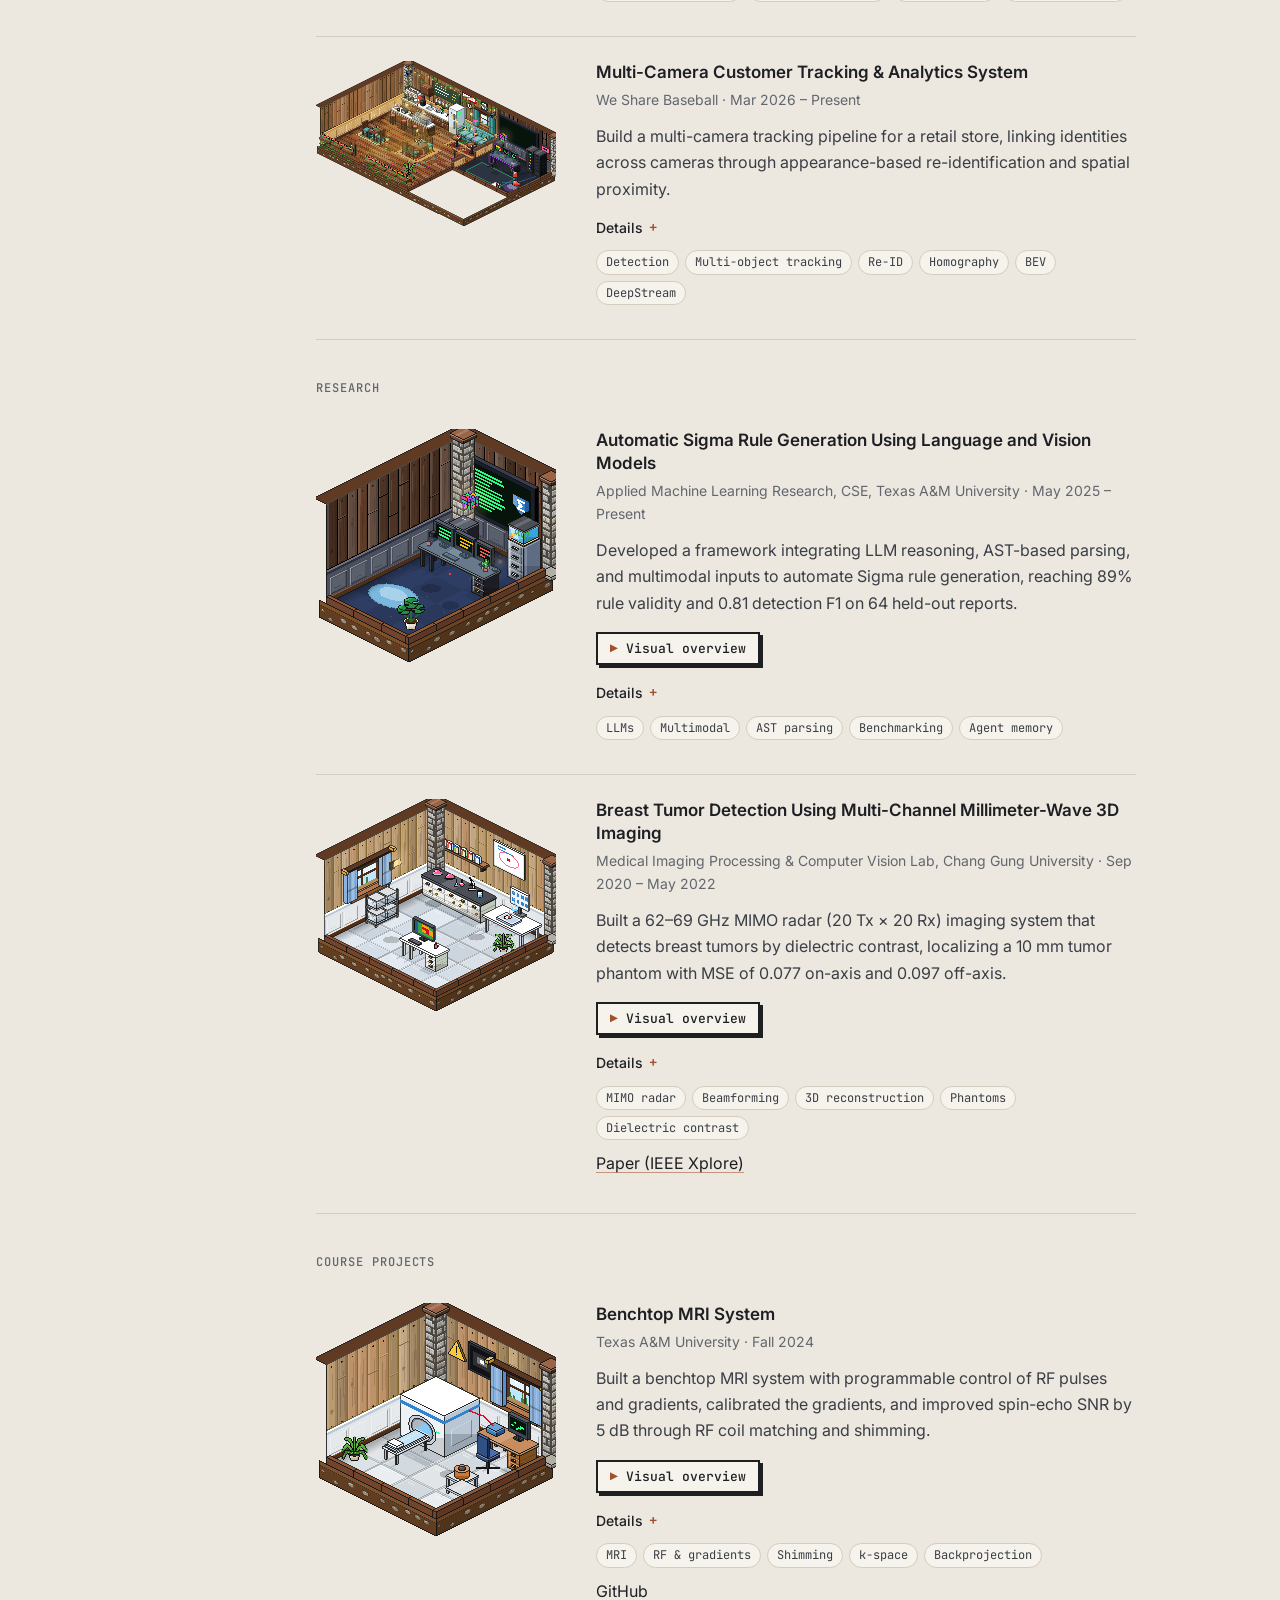
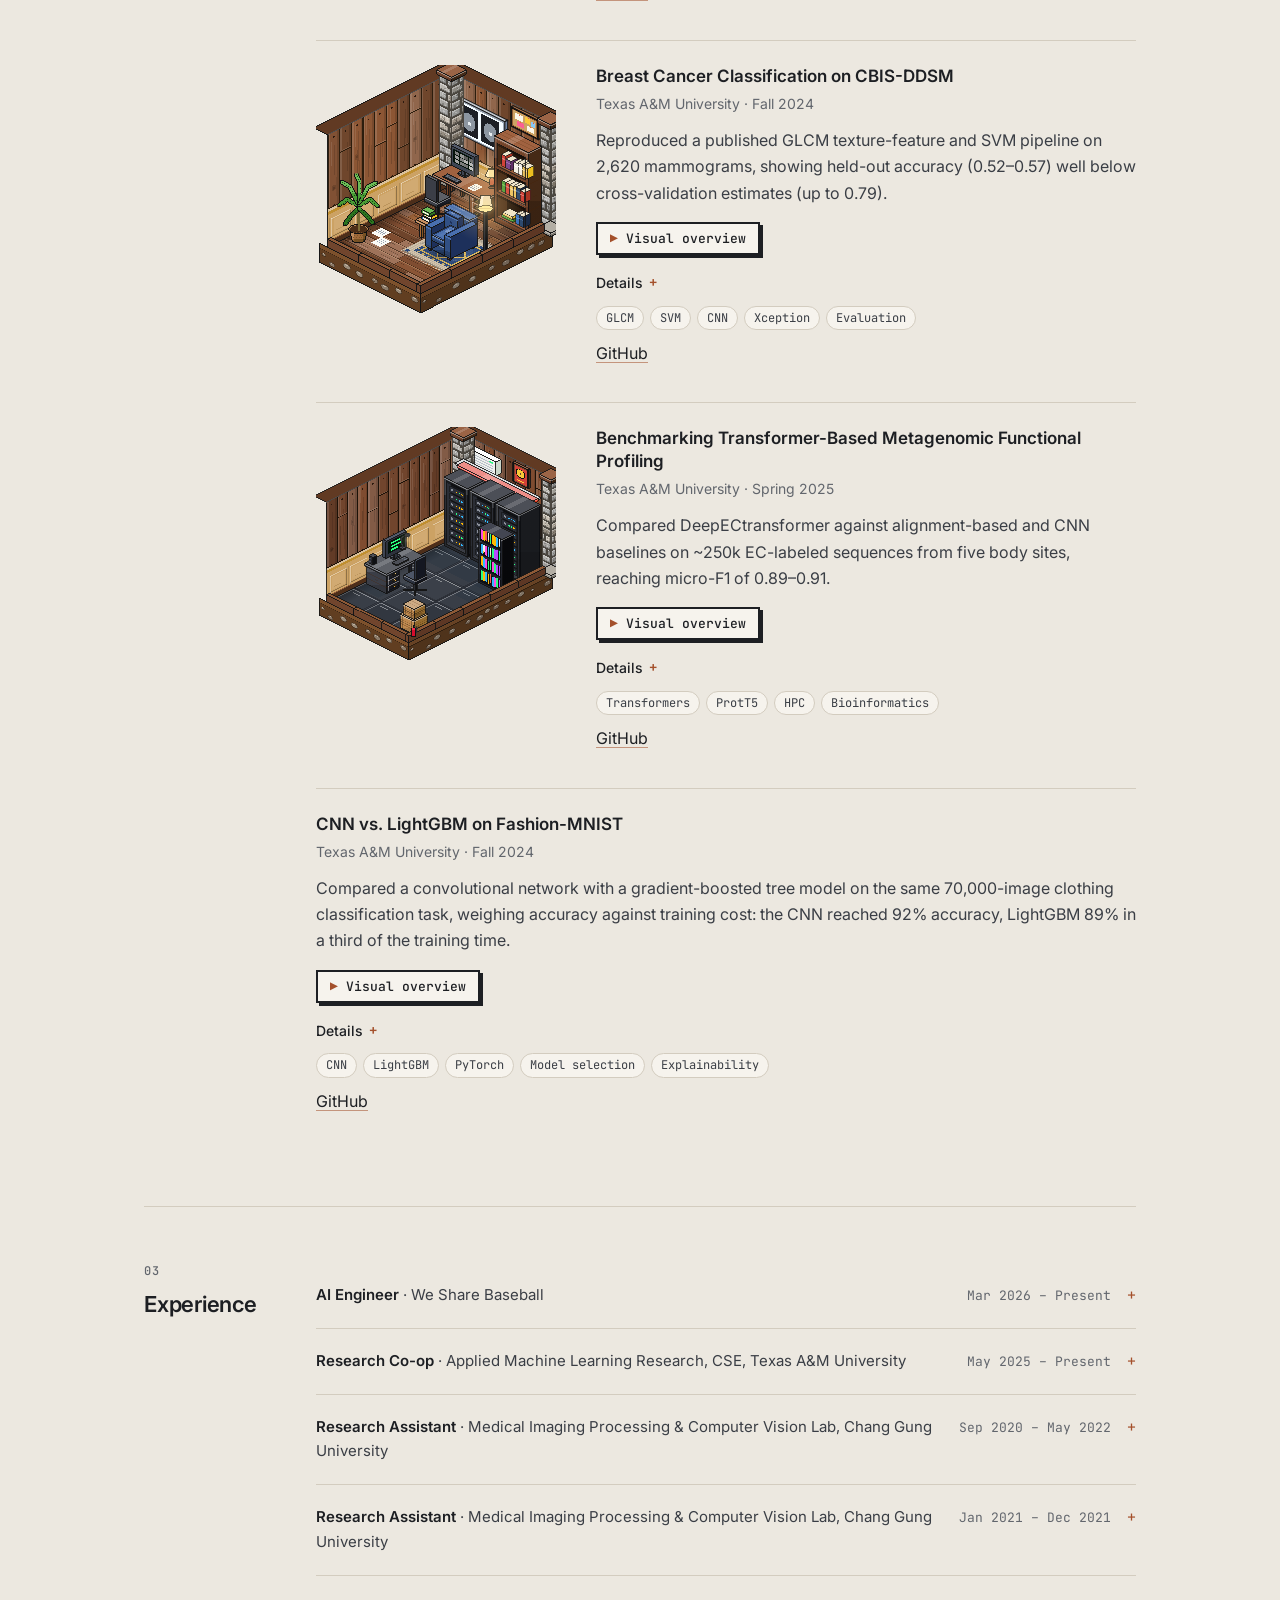
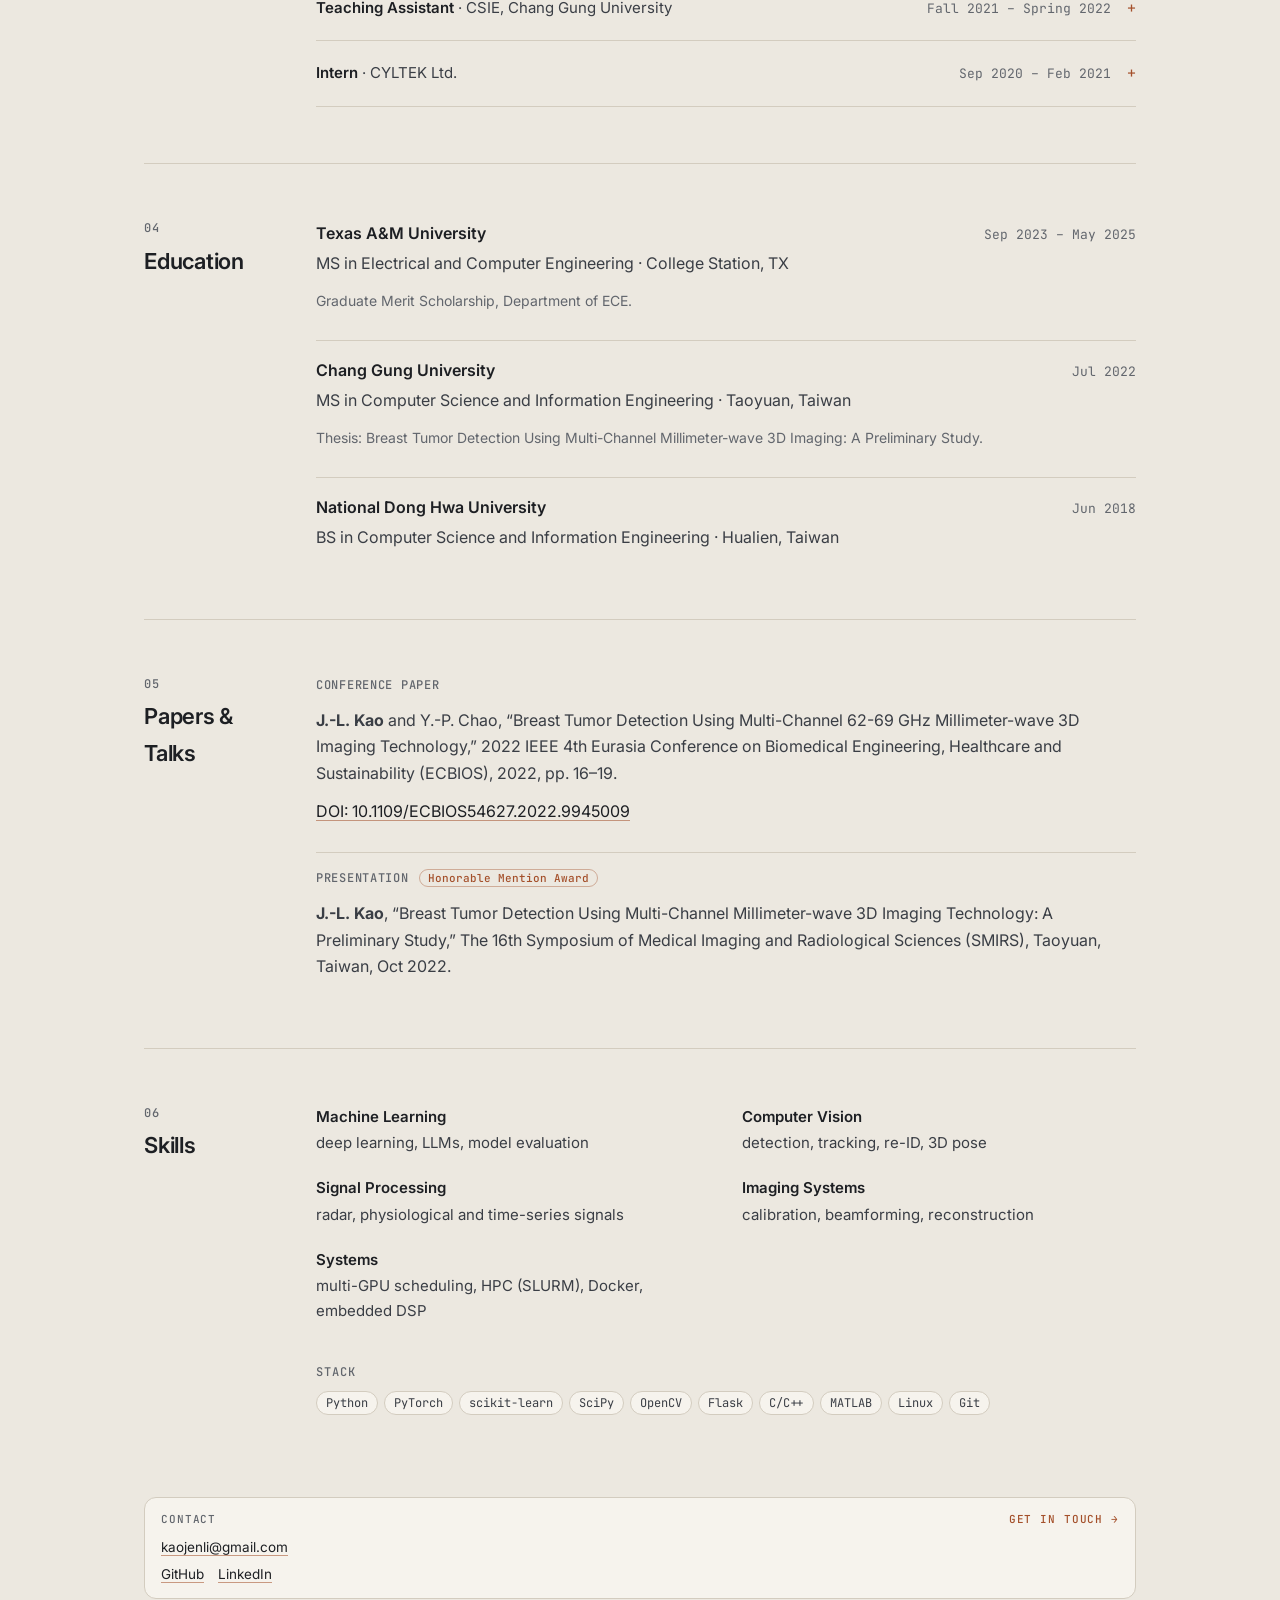
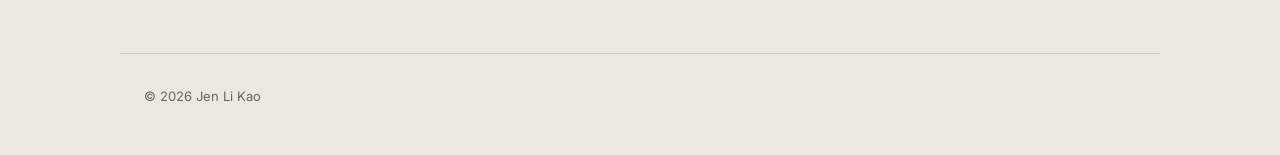
==== commit c25ab8be: "Footer: stop-and-go pacing (about 80 s a loop), hold to speed up, drag to move along, a random first" ====
--- a/pixel/index.html
+++ b/pixel/index.html
@@ -9,7 +9,7 @@
   <link rel="preconnect" href="https://fonts.googleapis.com">
   <link rel="preconnect" href="https://fonts.gstatic.com" crossorigin>
   <link rel="stylesheet" href="https://fonts.googleapis.com/css2?family=Inter:wght@400;500;600;700&family=JetBrains+Mono:wght@400;500&family=Pixelify+Sans:wght@500;600&display=swap">
-  <link rel="stylesheet" href="../css/style.css?v=25f760d1">
+  <link rel="stylesheet" href="../css/style.css?v=45688f60">
   <!-- light or dark: the visitor's choice if they made one, else their system's (before anything draws, so no flash) -->
   <script>try { document.documentElement.dataset.theme = localStorage.getItem("theme") || (matchMedia("(prefers-color-scheme: dark)").matches ? "dark" : "light"); } catch (e) {}</script>
 </head>
@@ -77,15 +77,15 @@
       <a href="mailto:kaojenli@gmail.com">kaojenli@gmail.com</a></p>
   </noscript>
 
-  <script src="../js/content.js?v=25f760d1"></script>
-  <script src="../js/avatar.js?v=25f760d1"></script>
-  <script src="../js/props.js?v=25f760d1"></script>
-  <script src="../js/furni.js?v=25f760d1"></script>
-  <script src="../js/cabin.js?v=25f760d1"></script>
+  <script src="../js/content.js?v=45688f60"></script>
+  <script src="../js/avatar.js?v=45688f60"></script>
+  <script src="../js/props.js?v=45688f60"></script>
+  <script src="../js/furni.js?v=45688f60"></script>
+  <script src="../js/cabin.js?v=45688f60"></script>
   <script>window.TOUR_BASE = "../";</script>
-  <script src="../js/narration.js?v=25f760d1"></script>
-  <script src="../js/tours.js?v=25f760d1"></script>
-  <script src="../js/main.js?v=25f760d1"></script>
+  <script src="../js/narration.js?v=45688f60"></script>
+  <script src="../js/tours.js?v=45688f60"></script>
+  <script src="../js/main.js?v=45688f60"></script>
   <!-- Cloudflare Web Analytics --><script type='module' src='https://static.cloudflareinsights.com/beacon.min.js' data-cf-beacon='{"token": "8a59bbaee7224c959636c7af0a5ff909"}'></script><!-- End Cloudflare Web Analytics -->
 </body>
 </html>
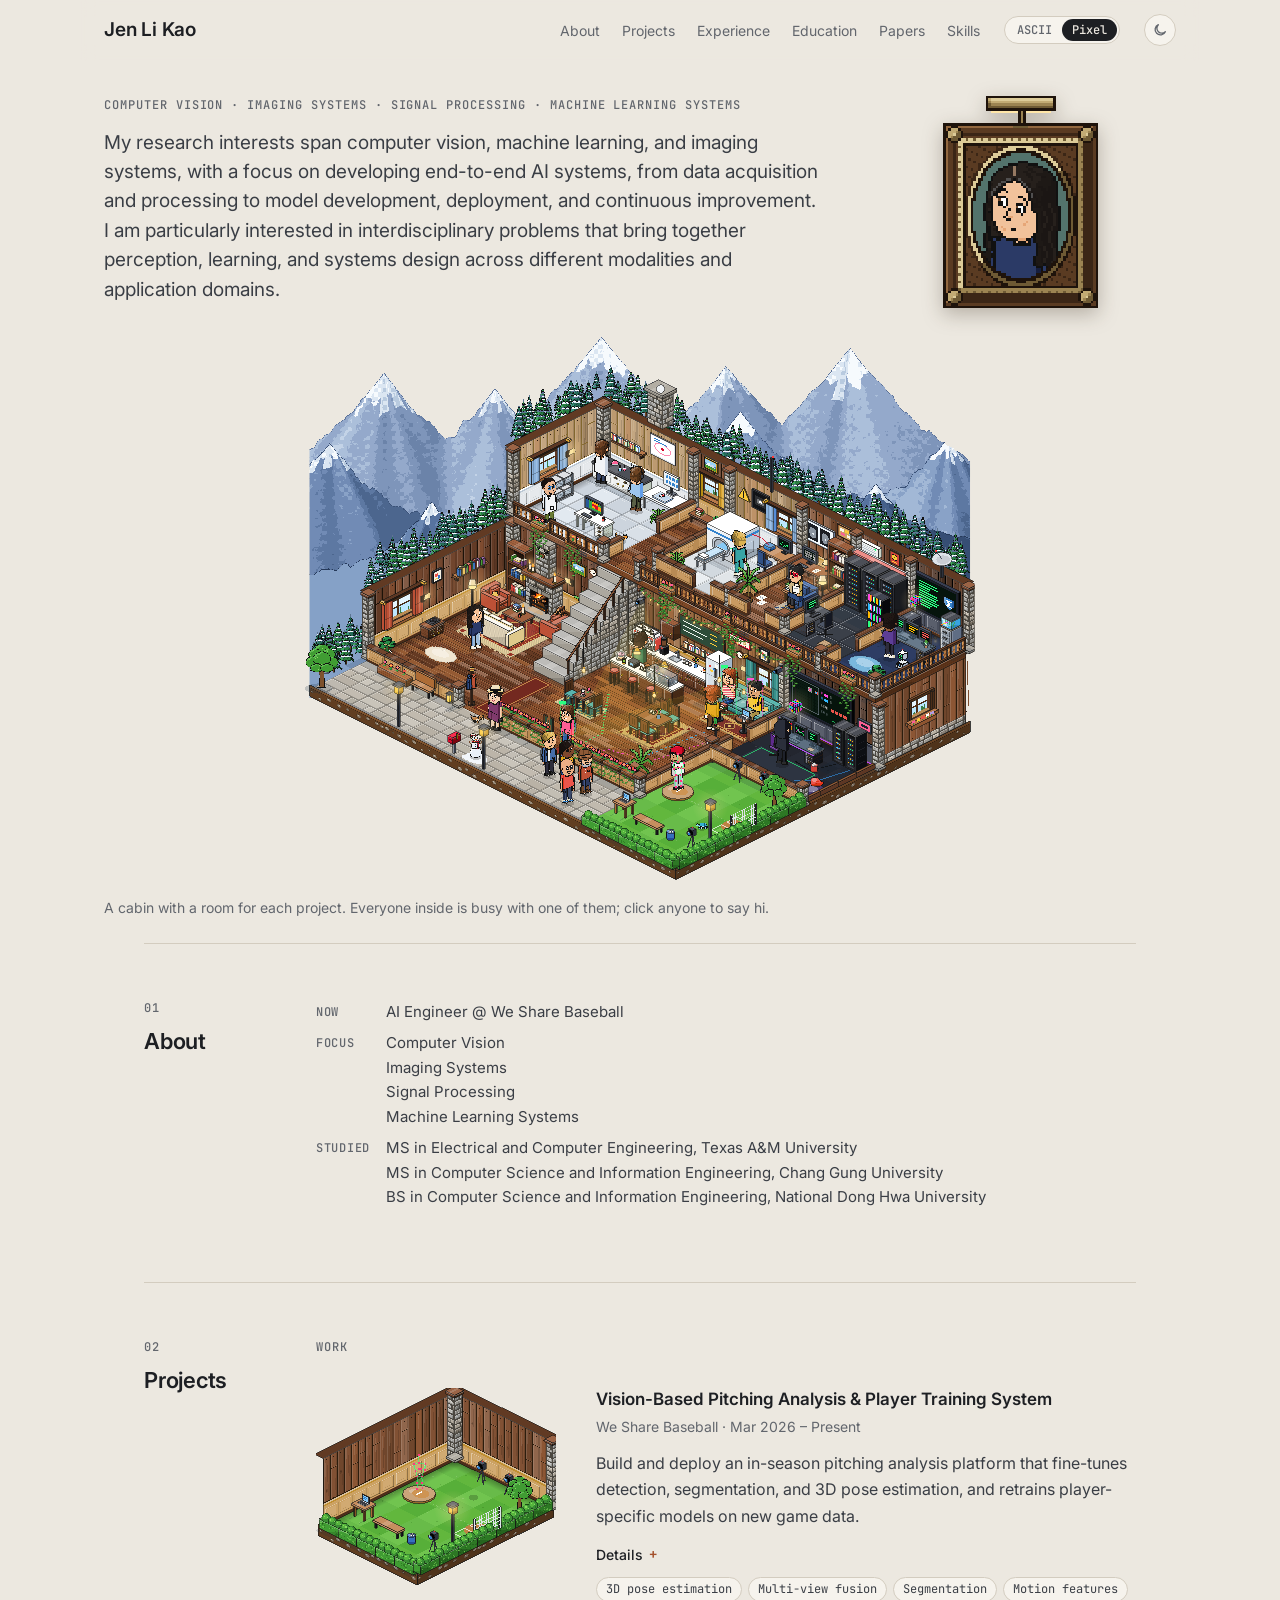
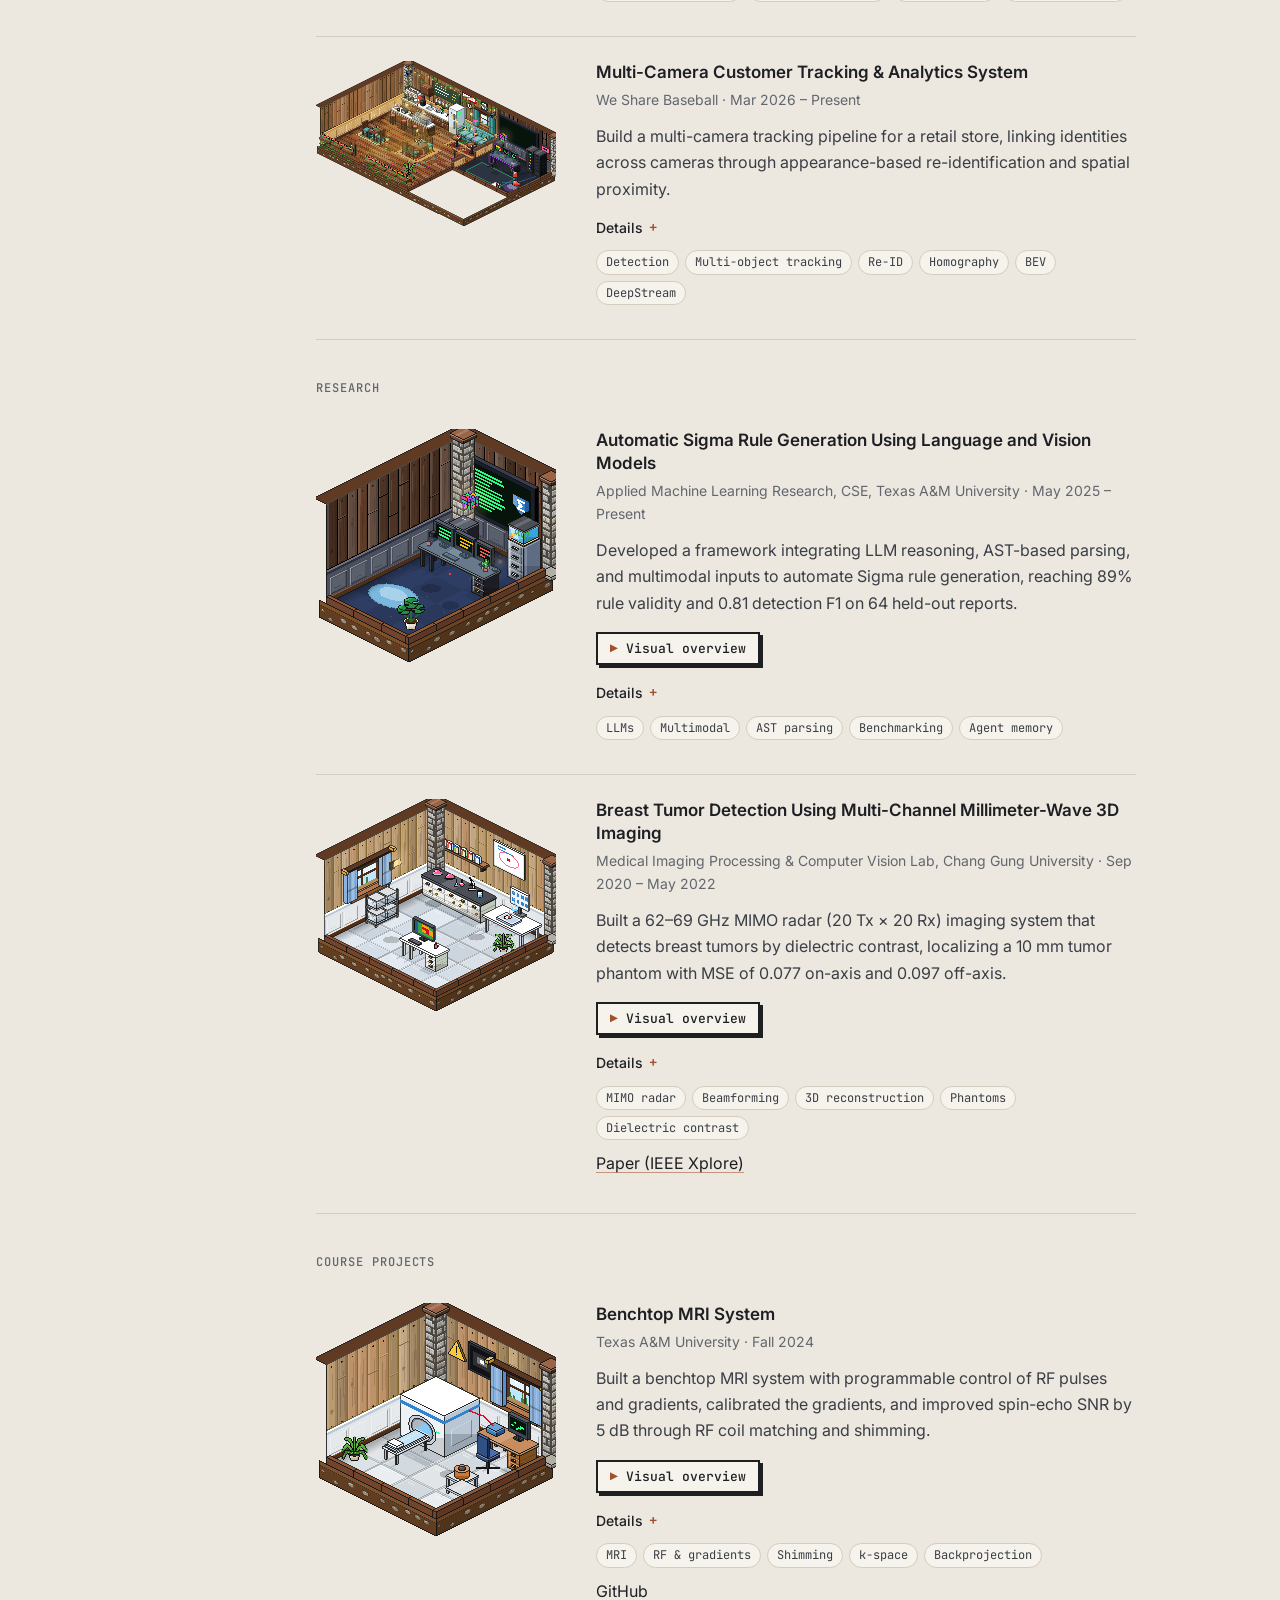
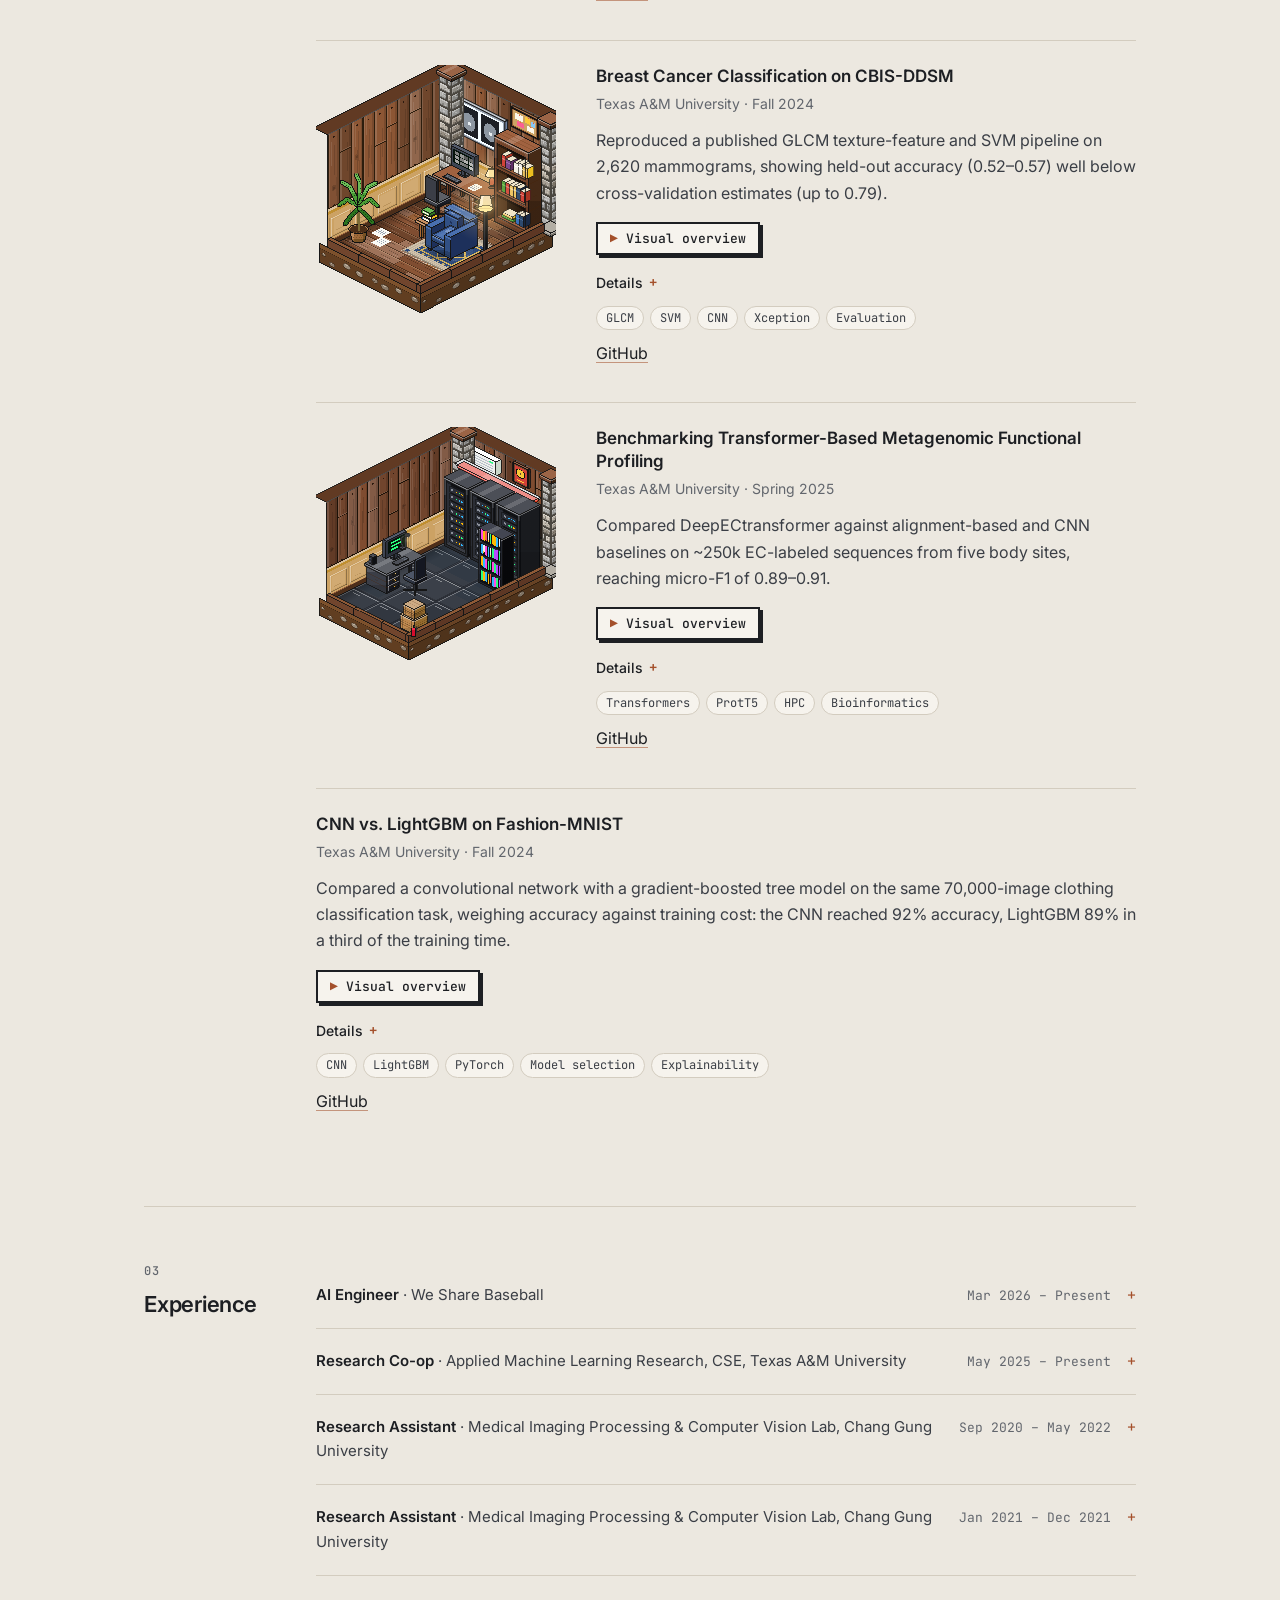
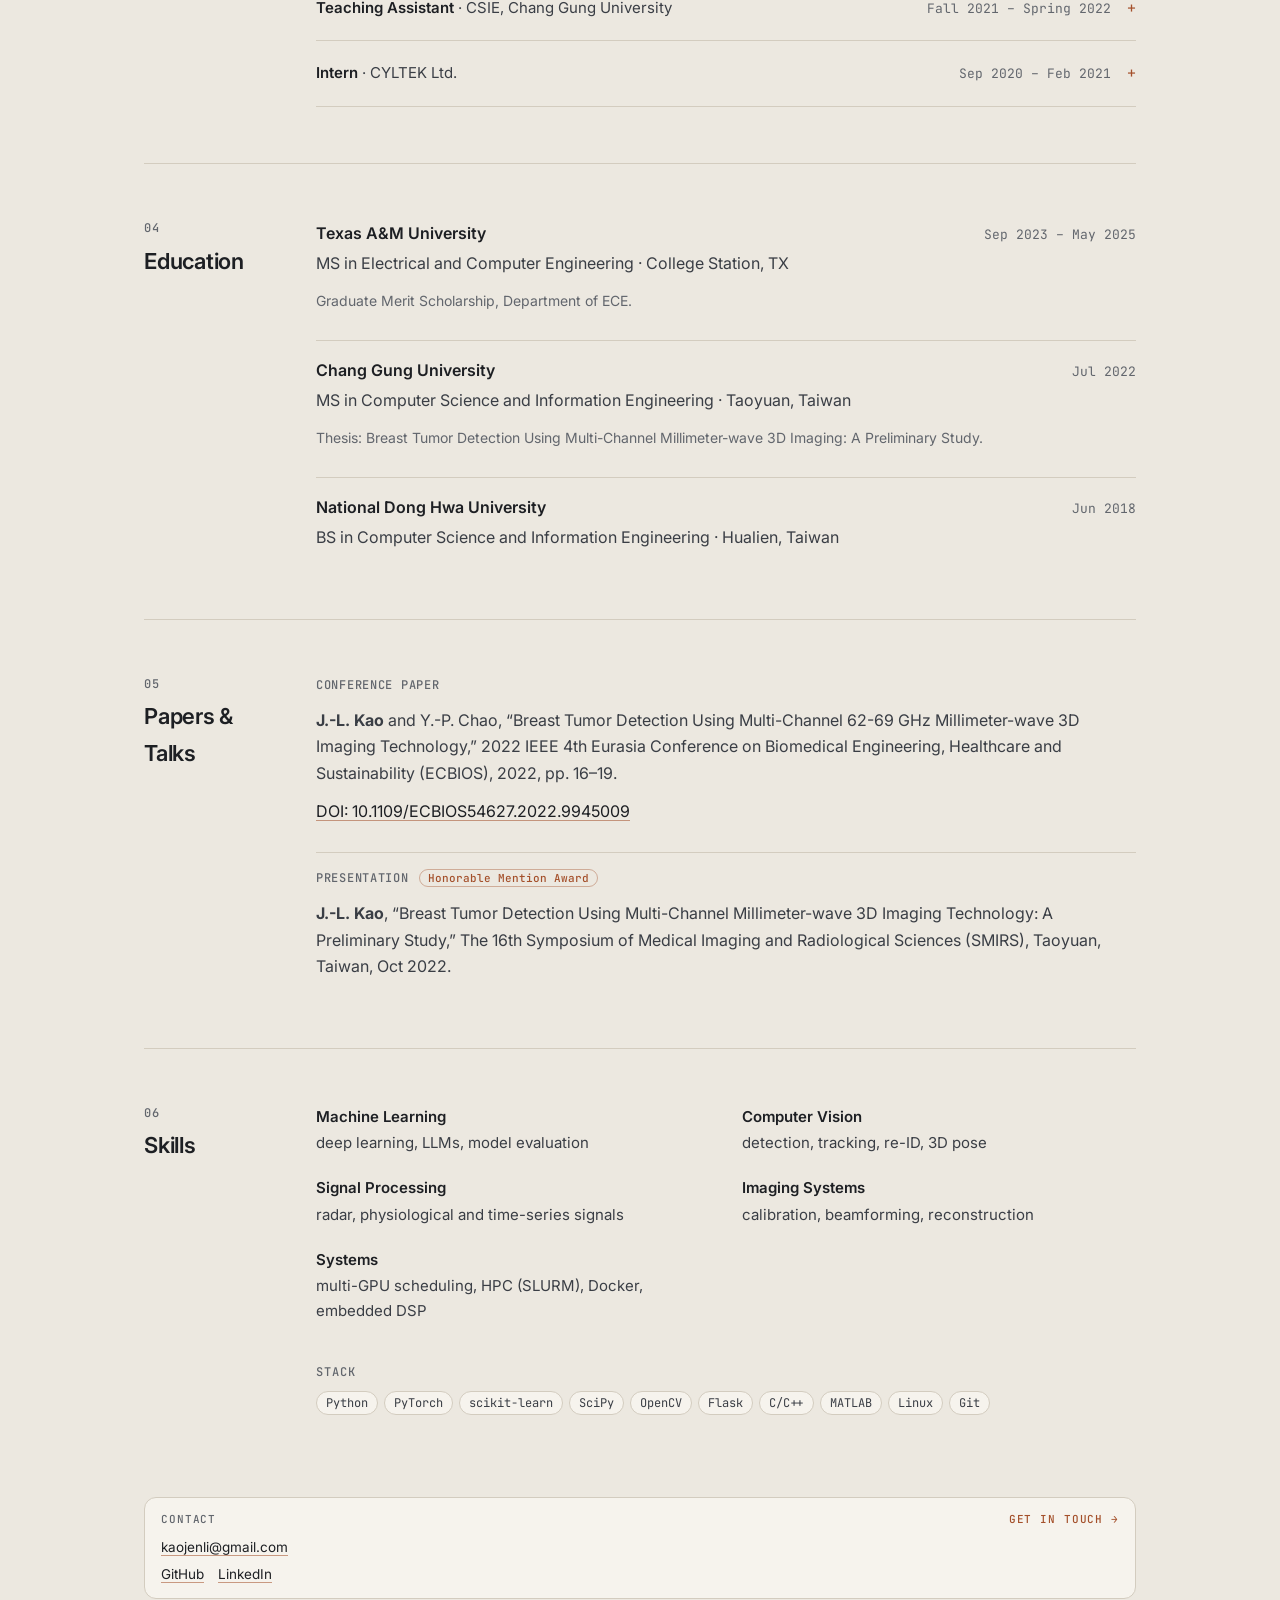
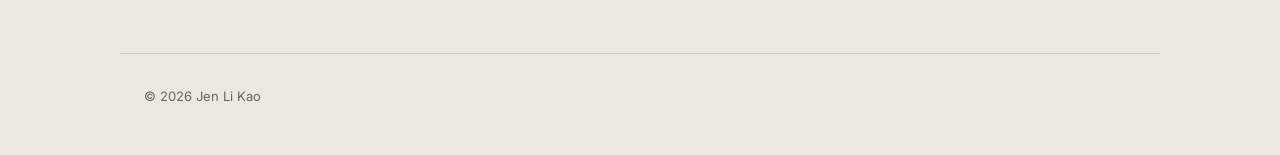
==== commit 1b00105c: "Fortune cookie moves from the footer to the empty cell at the end of Skills" ====
--- a/pixel/index.html
+++ b/pixel/index.html
@@ -9,7 +9,7 @@
   <link rel="preconnect" href="https://fonts.googleapis.com">
   <link rel="preconnect" href="https://fonts.gstatic.com" crossorigin>
   <link rel="stylesheet" href="https://fonts.googleapis.com/css2?family=Inter:wght@400;500;600;700&family=JetBrains+Mono:wght@400;500&family=Pixelify+Sans:wght@500;600&display=swap">
-  <link rel="stylesheet" href="../css/style.css?v=45688f60">
+  <link rel="stylesheet" href="../css/style.css?v=77dc21a2">
   <!-- light or dark: the visitor's choice if they made one, else their system's (before anything draws, so no flash) -->
   <script>try { document.documentElement.dataset.theme = localStorage.getItem("theme") || (matchMedia("(prefers-color-scheme: dark)").matches ? "dark" : "light"); } catch (e) {}</script>
 </head>
@@ -77,15 +77,15 @@
       <a href="mailto:kaojenli@gmail.com">kaojenli@gmail.com</a></p>
   </noscript>
 
-  <script src="../js/content.js?v=45688f60"></script>
-  <script src="../js/avatar.js?v=45688f60"></script>
-  <script src="../js/props.js?v=45688f60"></script>
-  <script src="../js/furni.js?v=45688f60"></script>
-  <script src="../js/cabin.js?v=45688f60"></script>
+  <script src="../js/content.js?v=77dc21a2"></script>
+  <script src="../js/avatar.js?v=77dc21a2"></script>
+  <script src="../js/props.js?v=77dc21a2"></script>
+  <script src="../js/furni.js?v=77dc21a2"></script>
+  <script src="../js/cabin.js?v=77dc21a2"></script>
   <script>window.TOUR_BASE = "../";</script>
-  <script src="../js/narration.js?v=45688f60"></script>
-  <script src="../js/tours.js?v=45688f60"></script>
-  <script src="../js/main.js?v=45688f60"></script>
+  <script src="../js/narration.js?v=77dc21a2"></script>
+  <script src="../js/tours.js?v=77dc21a2"></script>
+  <script src="../js/main.js?v=77dc21a2"></script>
   <!-- Cloudflare Web Analytics --><script type='module' src='https://static.cloudflareinsights.com/beacon.min.js' data-cf-beacon='{"token": "8a59bbaee7224c959636c7af0a5ff909"}'></script><!-- End Cloudflare Web Analytics -->
 </body>
 </html>
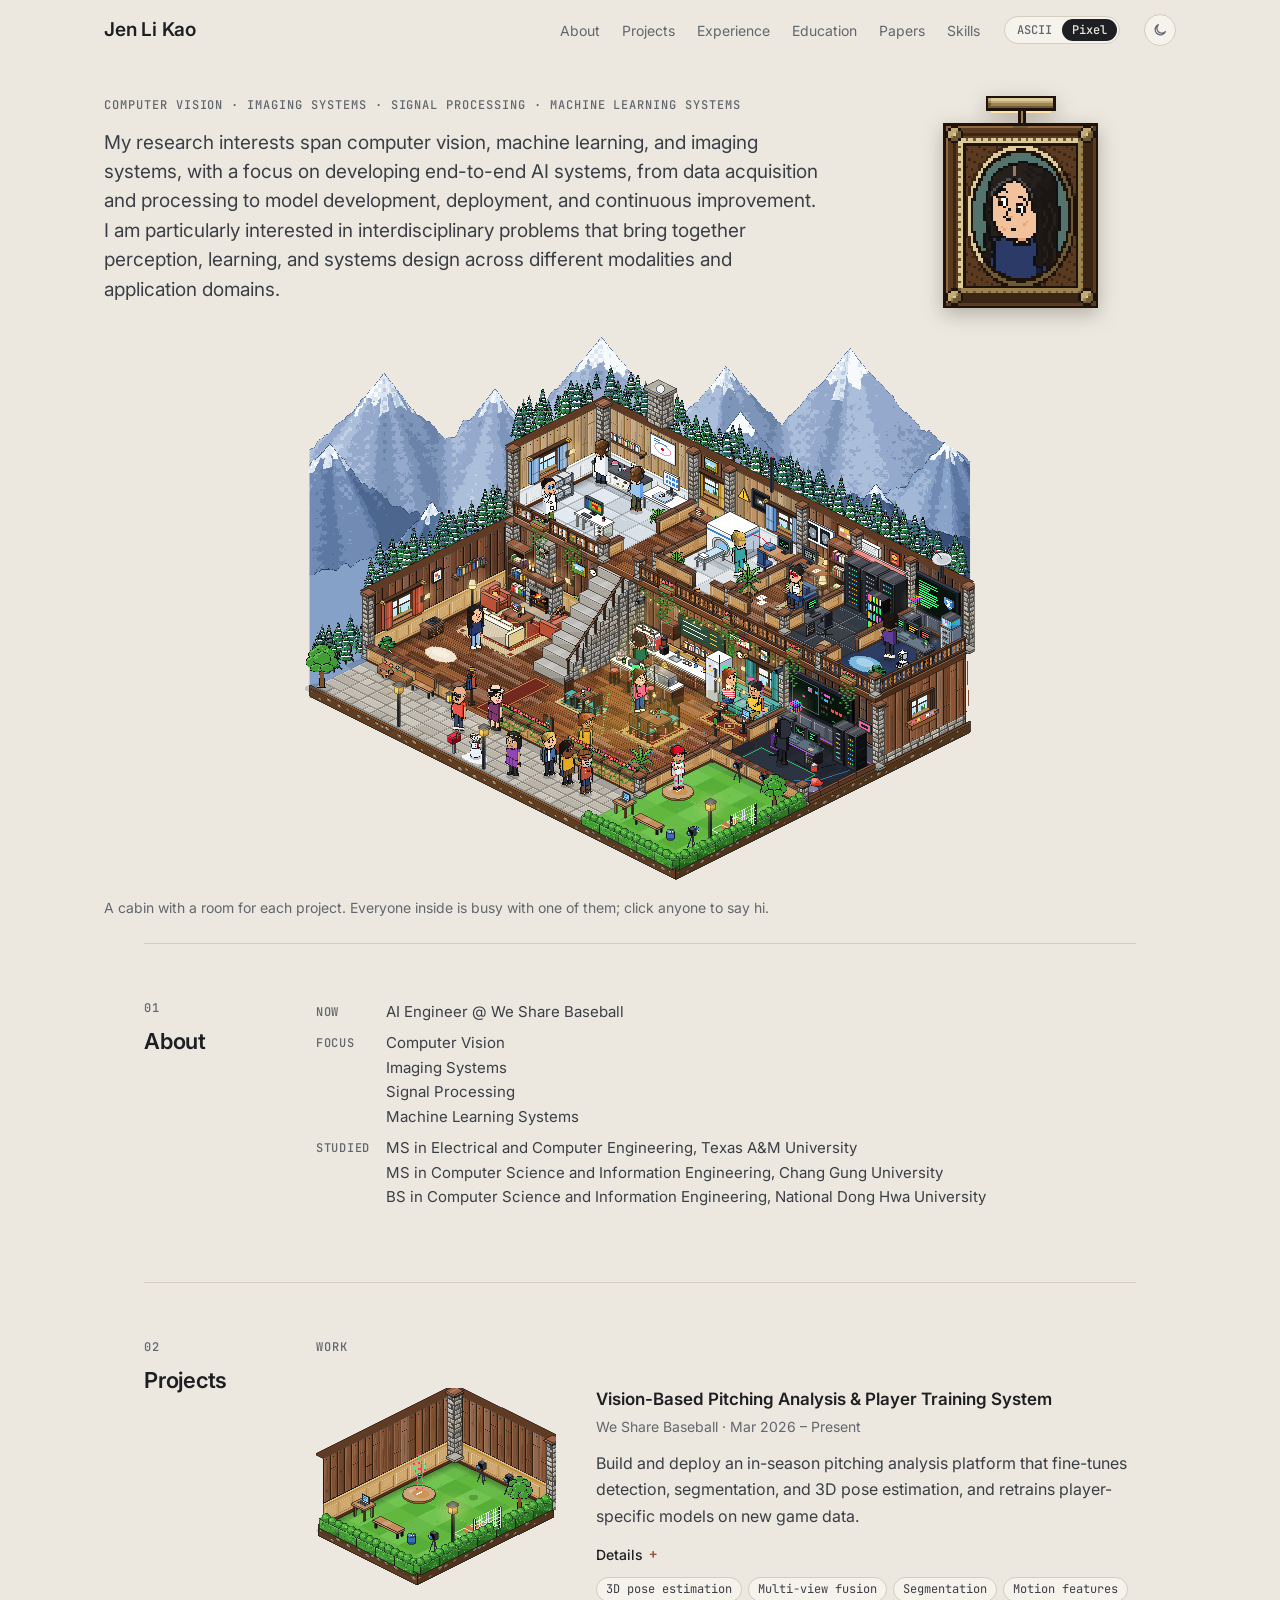
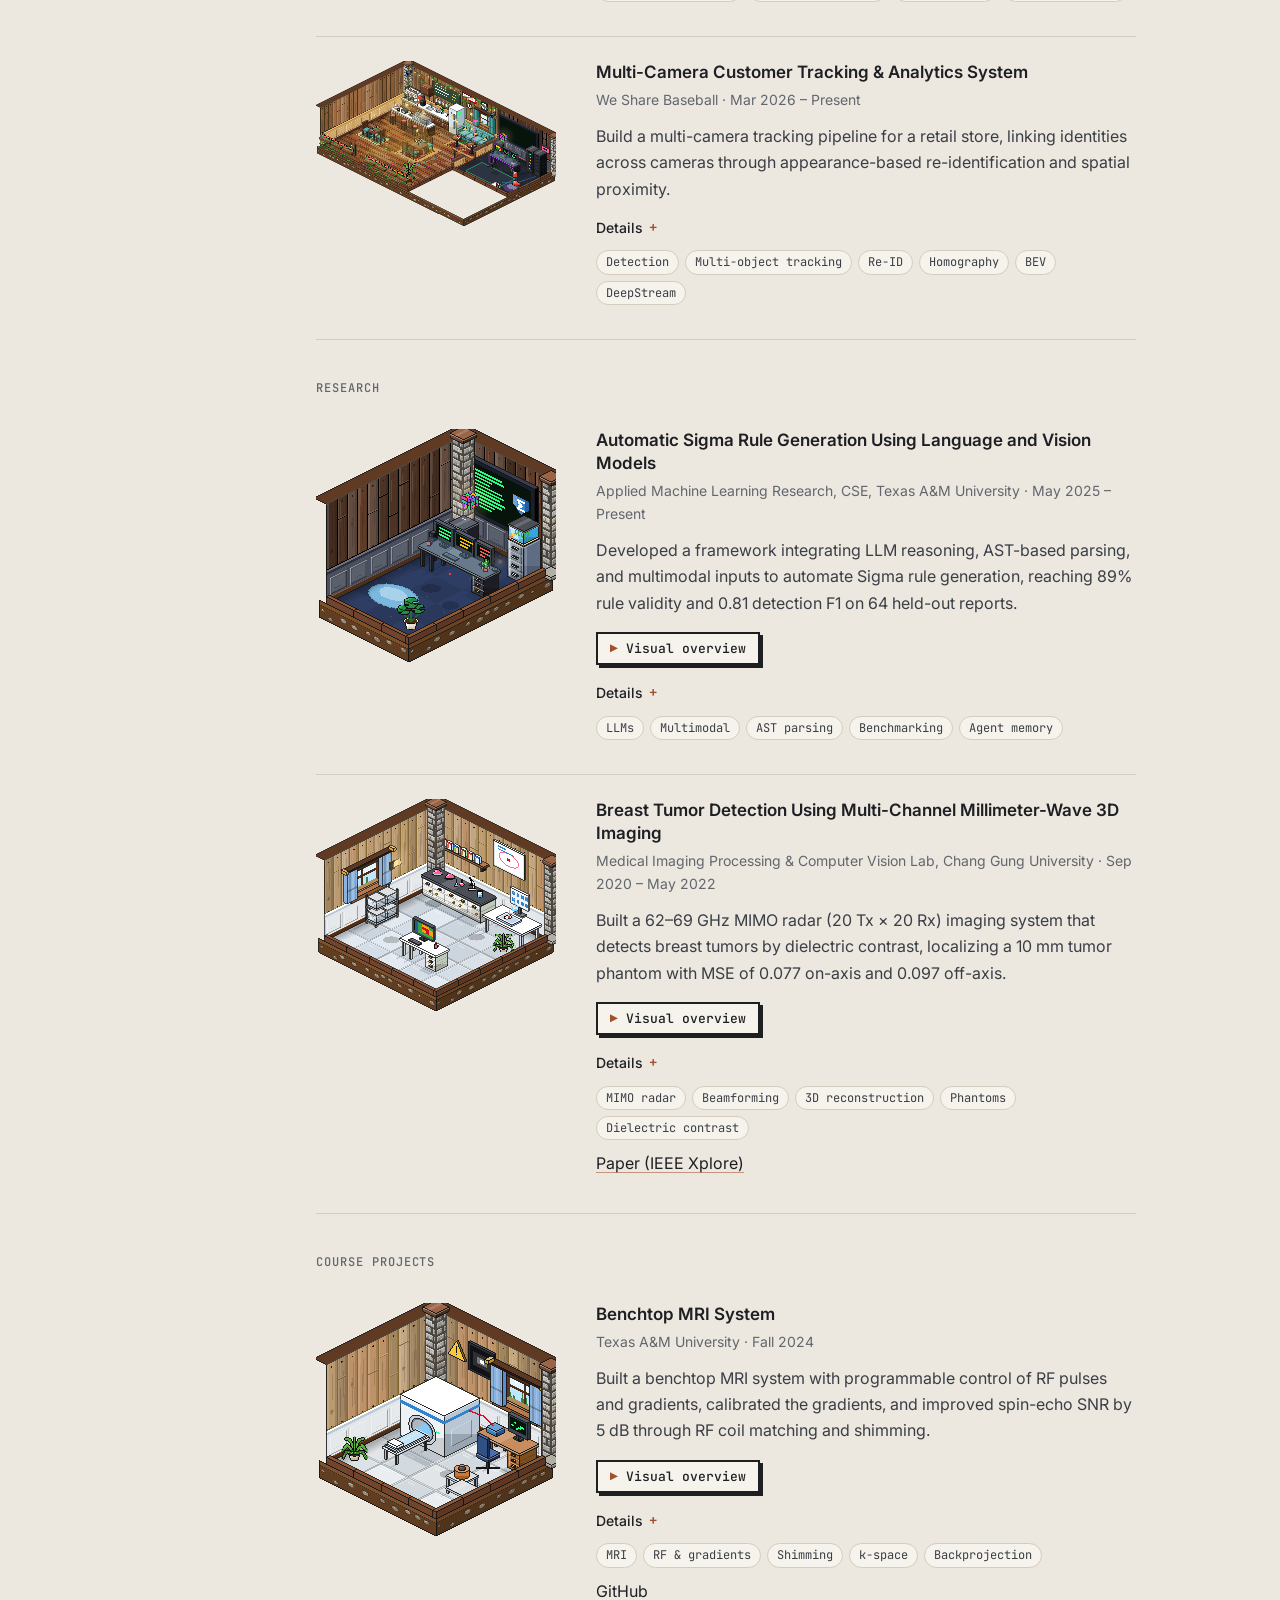
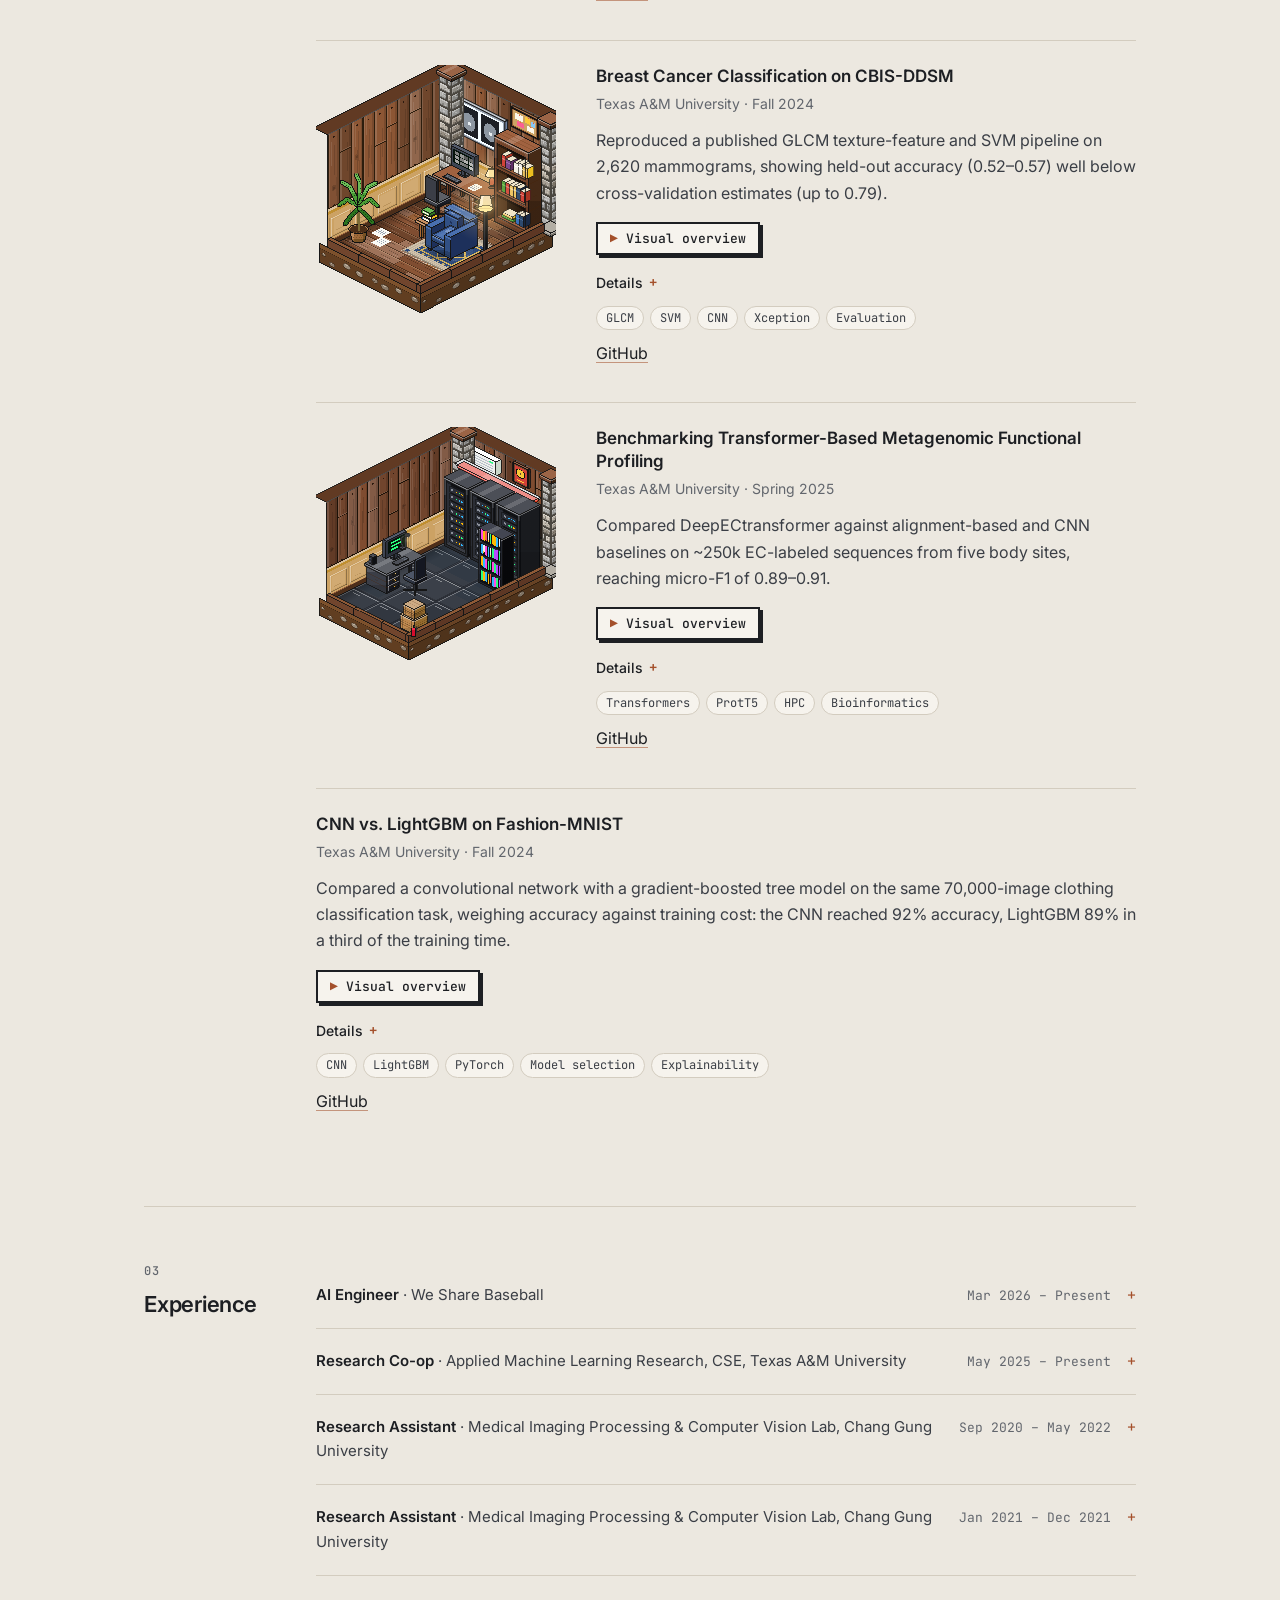
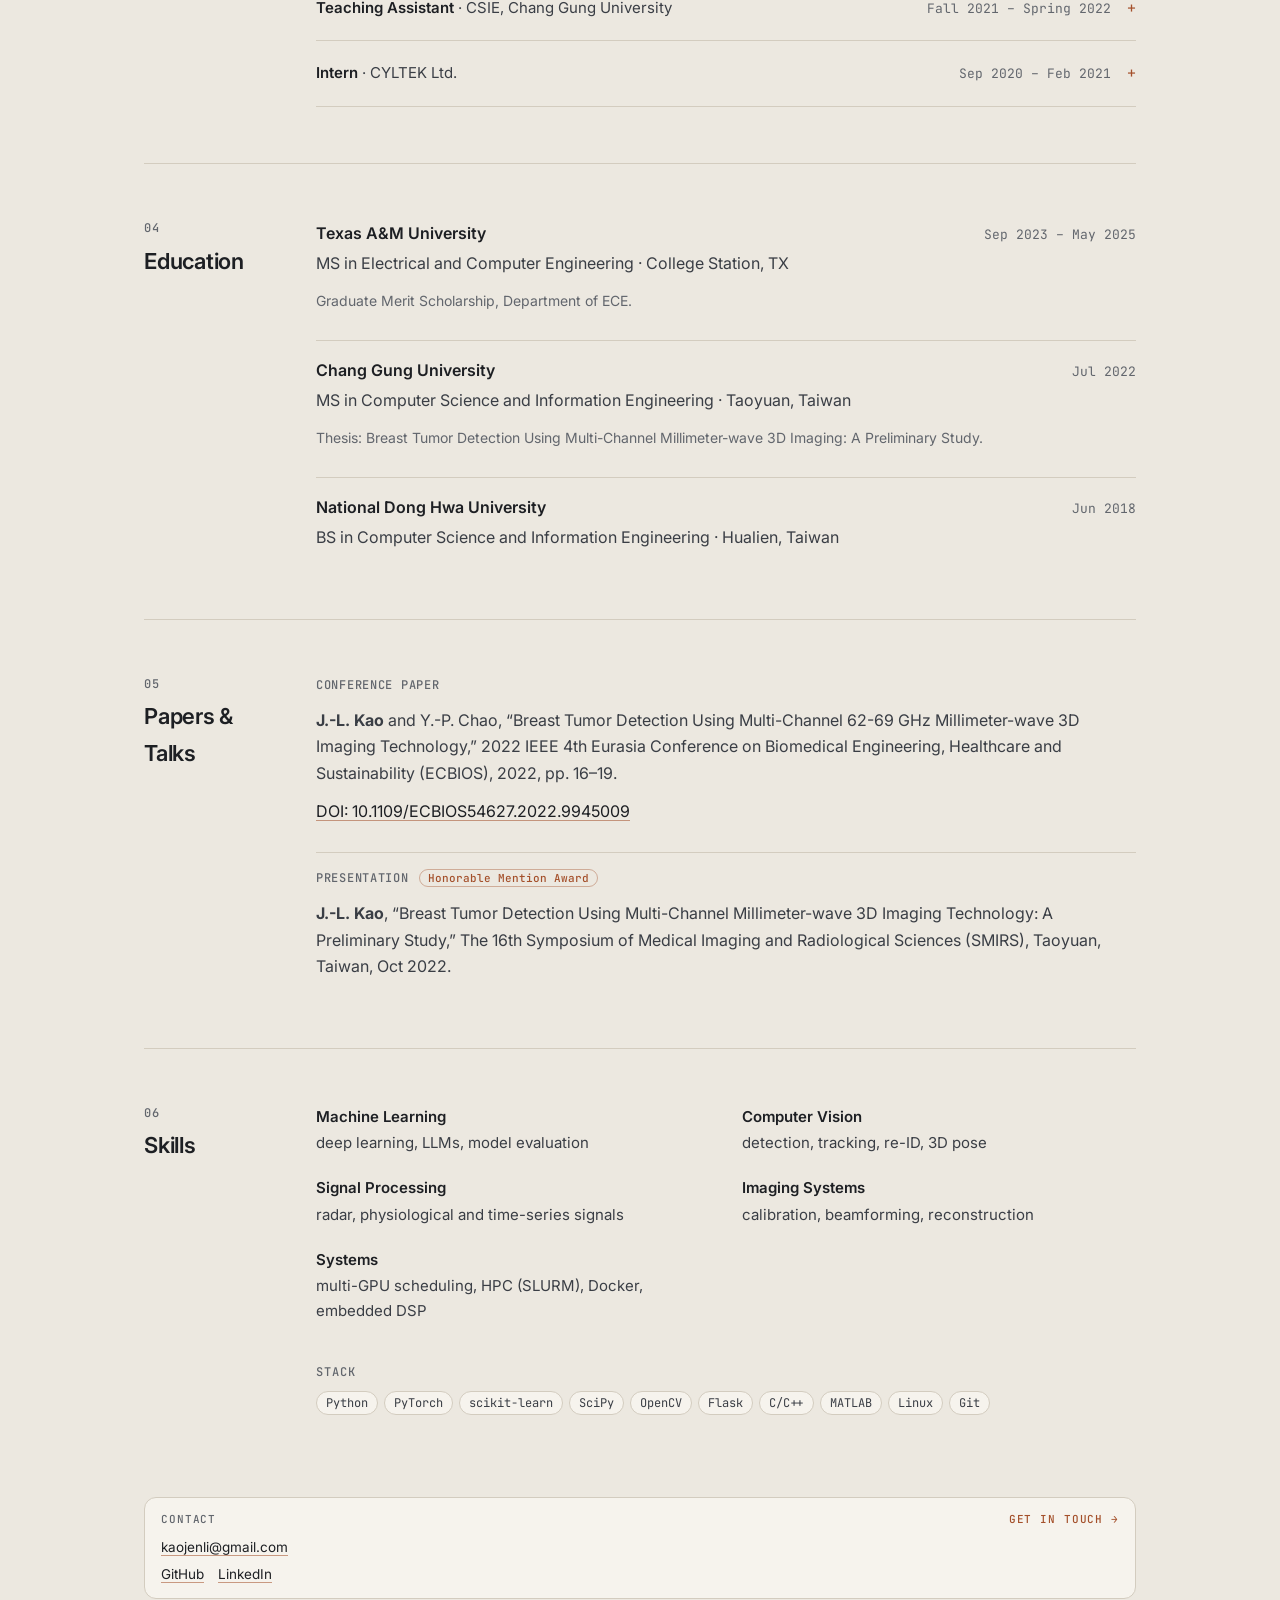
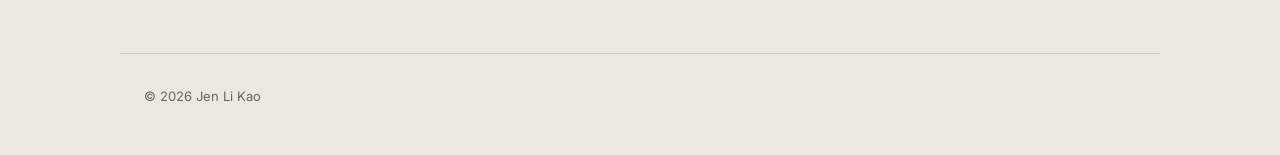
==== commit 89520b2a: "Preview: the fortune cookie in the footer's last row, its slip popping up above it" ====
--- a/pixel/index.html
+++ b/pixel/index.html
@@ -9,7 +9,7 @@
   <link rel="preconnect" href="https://fonts.googleapis.com">
   <link rel="preconnect" href="https://fonts.gstatic.com" crossorigin>
   <link rel="stylesheet" href="https://fonts.googleapis.com/css2?family=Inter:wght@400;500;600;700&family=JetBrains+Mono:wght@400;500&family=Pixelify+Sans:wght@500;600&display=swap">
-  <link rel="stylesheet" href="../css/style.css?v=77dc21a2">
+  <link rel="stylesheet" href="../css/style.css?v=01400508">
   <!-- light or dark: the visitor's choice if they made one, else their system's (before anything draws, so no flash) -->
   <script>try { document.documentElement.dataset.theme = localStorage.getItem("theme") || (matchMedia("(prefers-color-scheme: dark)").matches ? "dark" : "light"); } catch (e) {}</script>
 </head>
@@ -77,15 +77,15 @@
       <a href="mailto:kaojenli@gmail.com">kaojenli@gmail.com</a></p>
   </noscript>
 
-  <script src="../js/content.js?v=77dc21a2"></script>
-  <script src="../js/avatar.js?v=77dc21a2"></script>
-  <script src="../js/props.js?v=77dc21a2"></script>
-  <script src="../js/furni.js?v=77dc21a2"></script>
-  <script src="../js/cabin.js?v=77dc21a2"></script>
+  <script src="../js/content.js?v=01400508"></script>
+  <script src="../js/avatar.js?v=01400508"></script>
+  <script src="../js/props.js?v=01400508"></script>
+  <script src="../js/furni.js?v=01400508"></script>
+  <script src="../js/cabin.js?v=01400508"></script>
   <script>window.TOUR_BASE = "../";</script>
-  <script src="../js/narration.js?v=77dc21a2"></script>
-  <script src="../js/tours.js?v=77dc21a2"></script>
-  <script src="../js/main.js?v=77dc21a2"></script>
+  <script src="../js/narration.js?v=01400508"></script>
+  <script src="../js/tours.js?v=01400508"></script>
+  <script src="../js/main.js?v=01400508"></script>
   <!-- Cloudflare Web Analytics --><script type='module' src='https://static.cloudflareinsights.com/beacon.min.js' data-cf-beacon='{"token": "8a59bbaee7224c959636c7af0a5ff909"}'></script><!-- End Cloudflare Web Analytics -->
 </body>
 </html>
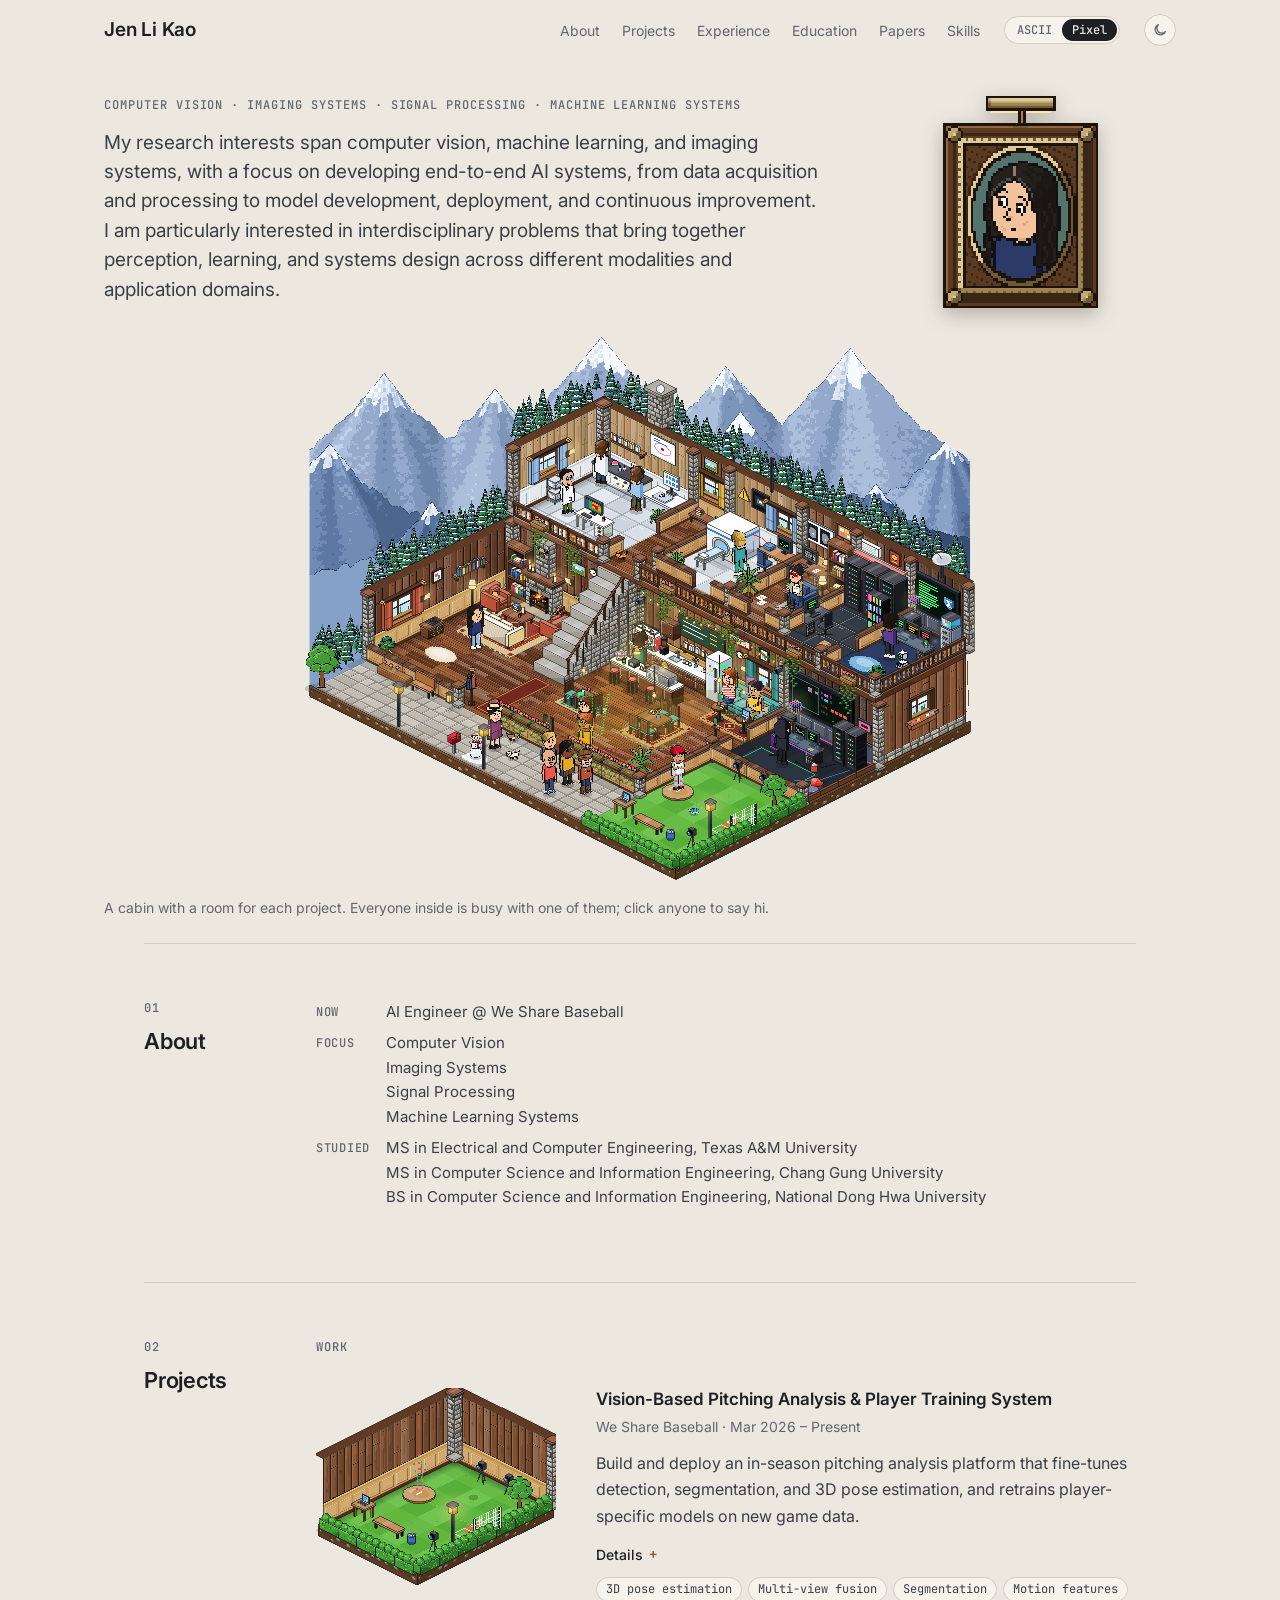
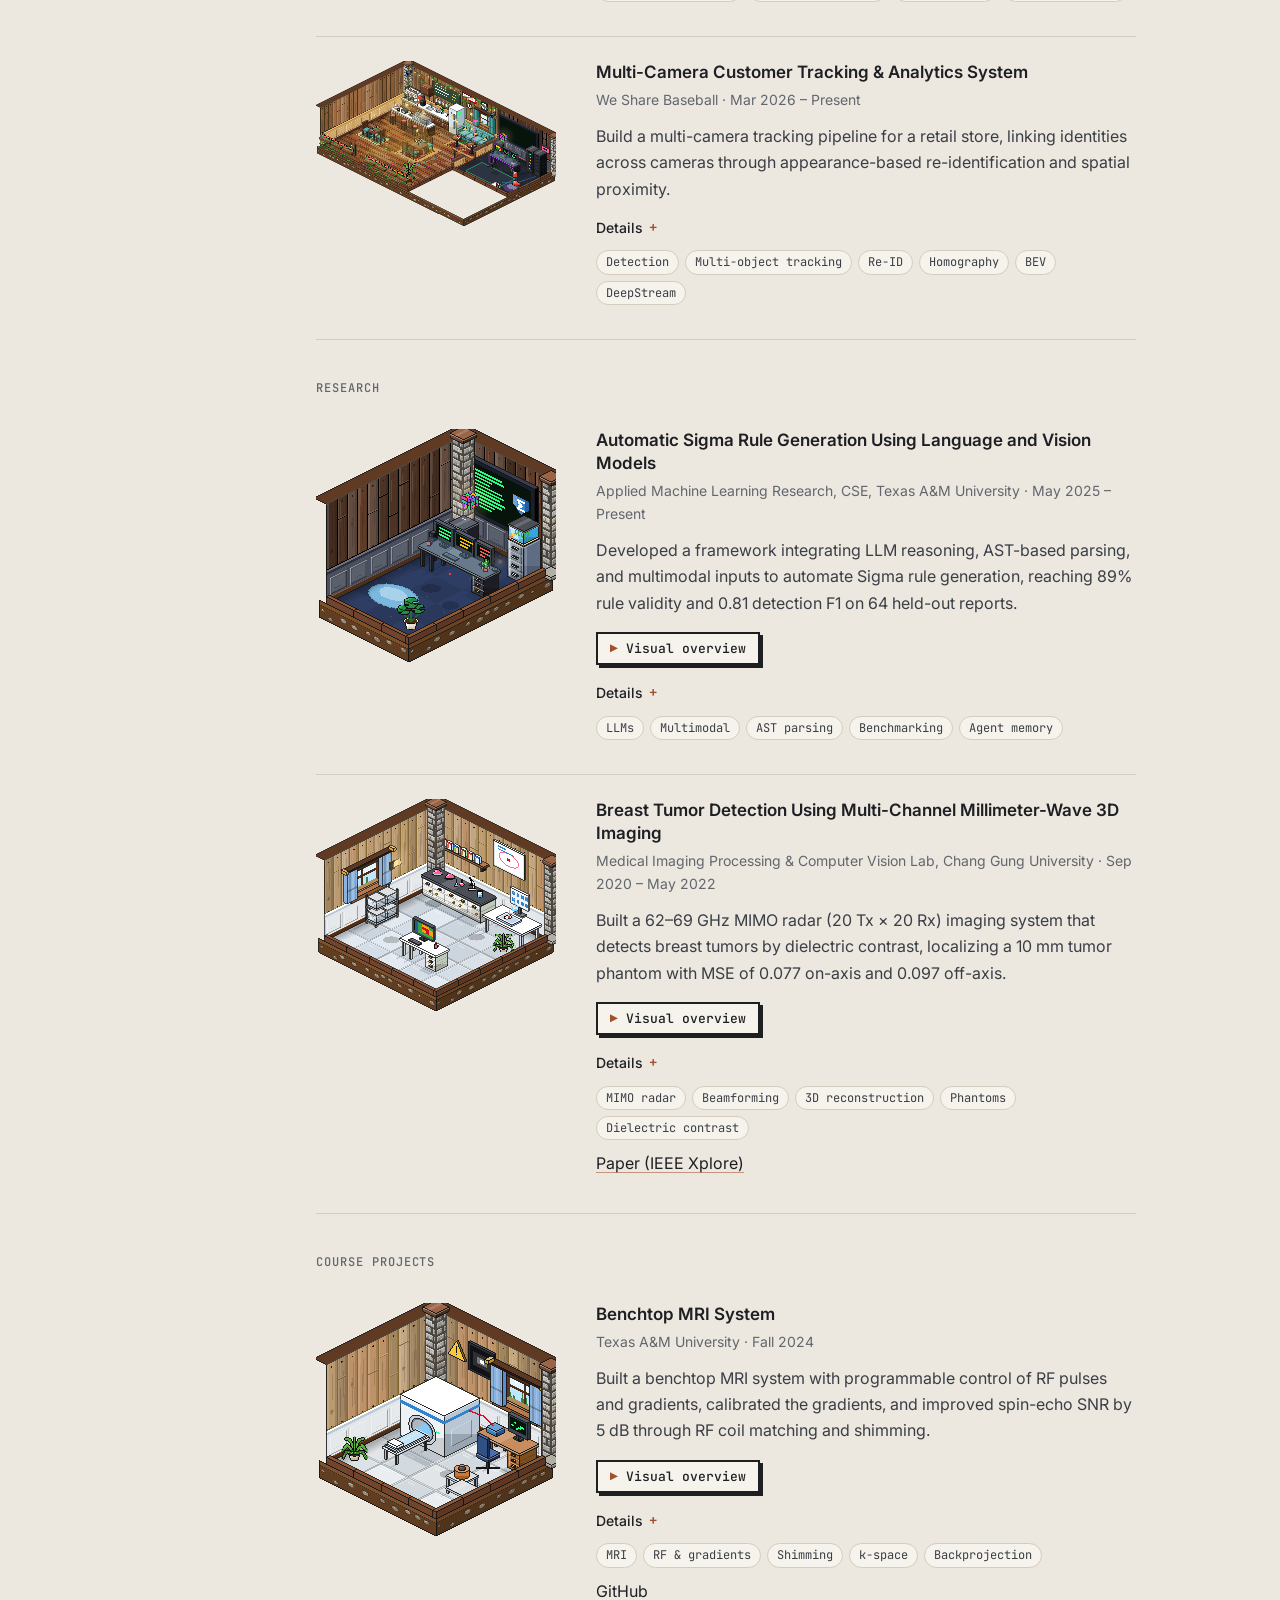
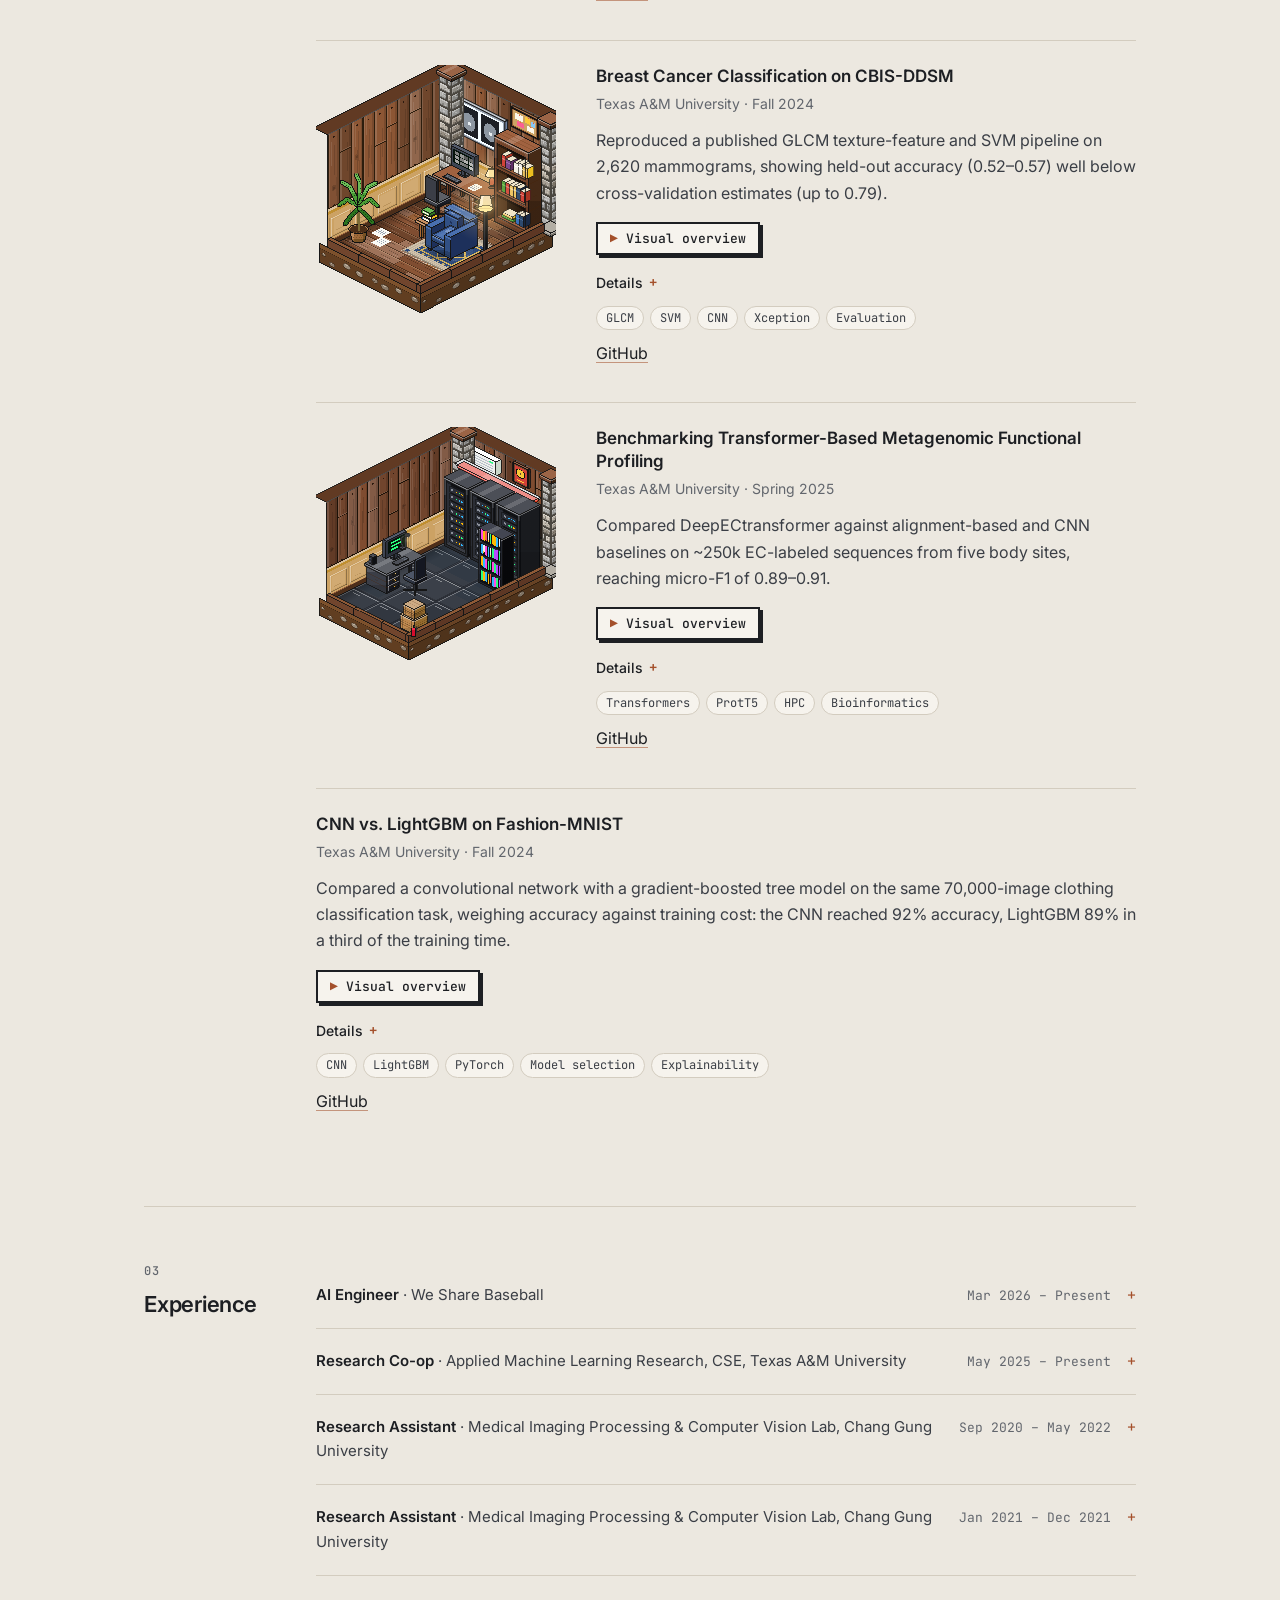
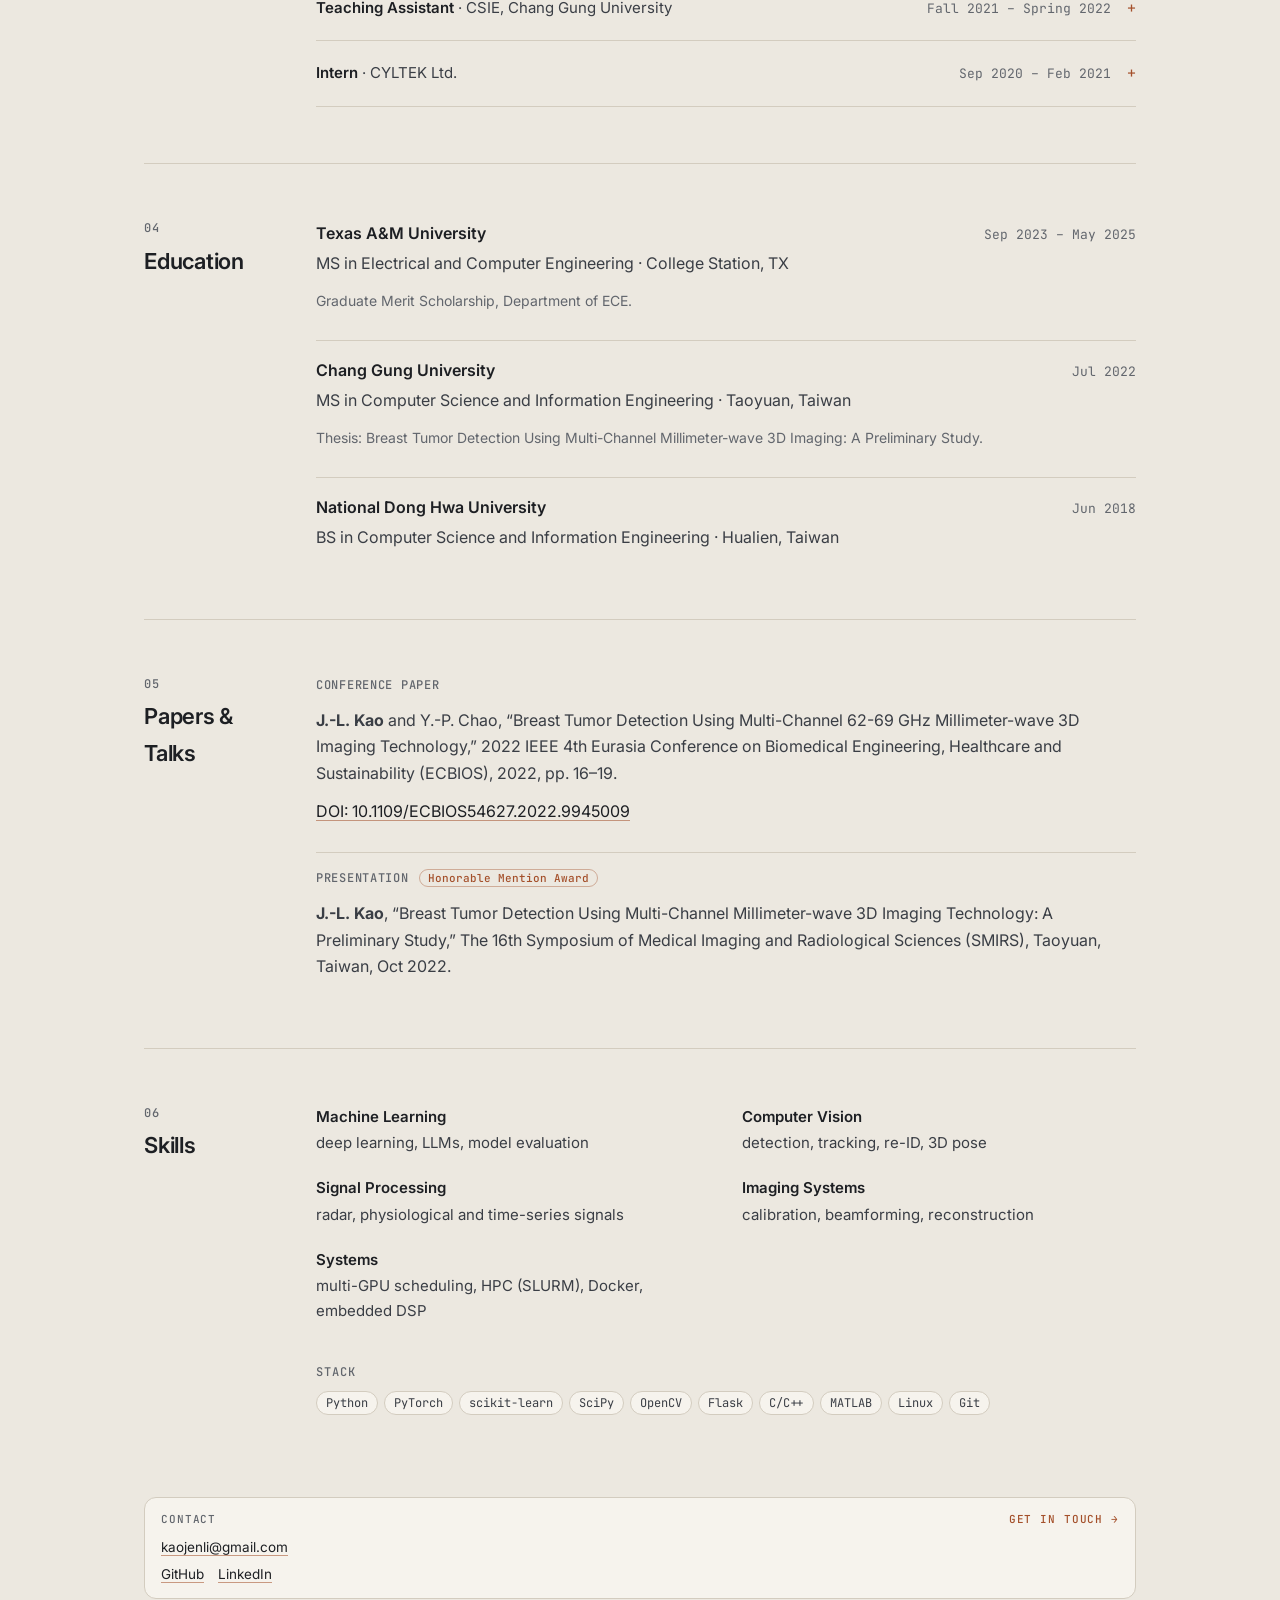
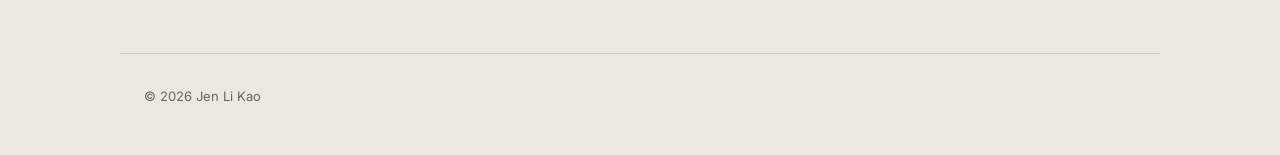
==== commit 564eb5e4: "Ranch: no flag" ====
--- a/pixel/index.html
+++ b/pixel/index.html
@@ -9,7 +9,7 @@
   <link rel="preconnect" href="https://fonts.googleapis.com">
   <link rel="preconnect" href="https://fonts.gstatic.com" crossorigin>
   <link rel="stylesheet" href="https://fonts.googleapis.com/css2?family=Inter:wght@400;500;600;700&family=JetBrains+Mono:wght@400;500&family=Pixelify+Sans:wght@500;600&display=swap">
-  <link rel="stylesheet" href="../css/style.css?v=01400508">
+  <link rel="stylesheet" href="../css/style.css?v=c56ab6ba">
   <!-- light or dark: the visitor's choice if they made one, else their system's (before anything draws, so no flash) -->
   <script>try { document.documentElement.dataset.theme = localStorage.getItem("theme") || (matchMedia("(prefers-color-scheme: dark)").matches ? "dark" : "light"); } catch (e) {}</script>
 </head>
@@ -77,15 +77,15 @@
       <a href="mailto:kaojenli@gmail.com">kaojenli@gmail.com</a></p>
   </noscript>
 
-  <script src="../js/content.js?v=01400508"></script>
-  <script src="../js/avatar.js?v=01400508"></script>
-  <script src="../js/props.js?v=01400508"></script>
-  <script src="../js/furni.js?v=01400508"></script>
-  <script src="../js/cabin.js?v=01400508"></script>
+  <script src="../js/content.js?v=c56ab6ba"></script>
+  <script src="../js/avatar.js?v=c56ab6ba"></script>
+  <script src="../js/props.js?v=c56ab6ba"></script>
+  <script src="../js/furni.js?v=c56ab6ba"></script>
+  <script src="../js/cabin.js?v=c56ab6ba"></script>
   <script>window.TOUR_BASE = "../";</script>
-  <script src="../js/narration.js?v=01400508"></script>
-  <script src="../js/tours.js?v=01400508"></script>
-  <script src="../js/main.js?v=01400508"></script>
+  <script src="../js/narration.js?v=c56ab6ba"></script>
+  <script src="../js/tours.js?v=c56ab6ba"></script>
+  <script src="../js/main.js?v=c56ab6ba"></script>
   <!-- Cloudflare Web Analytics --><script type='module' src='https://static.cloudflareinsights.com/beacon.min.js' data-cf-beacon='{"token": "8a59bbaee7224c959636c7af0a5ff909"}'></script><!-- End Cloudflare Web Analytics -->
 </body>
 </html>
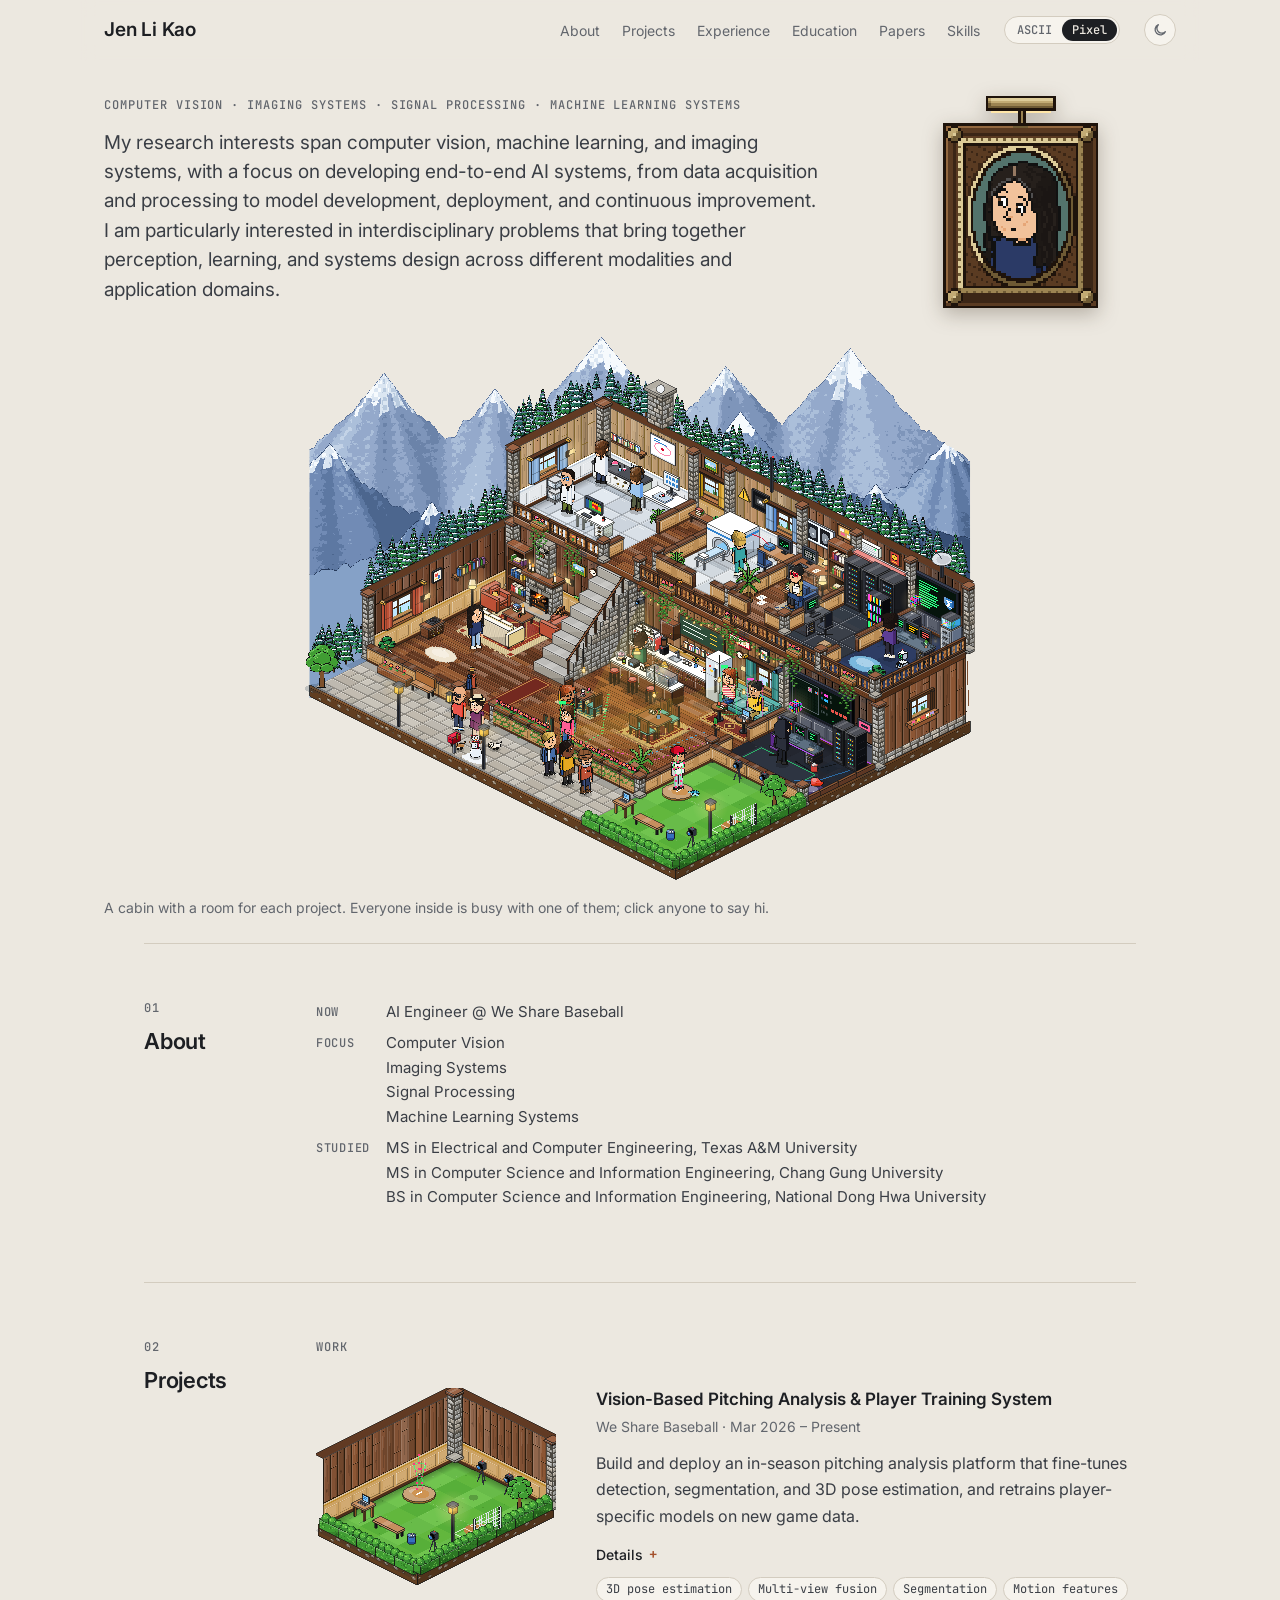
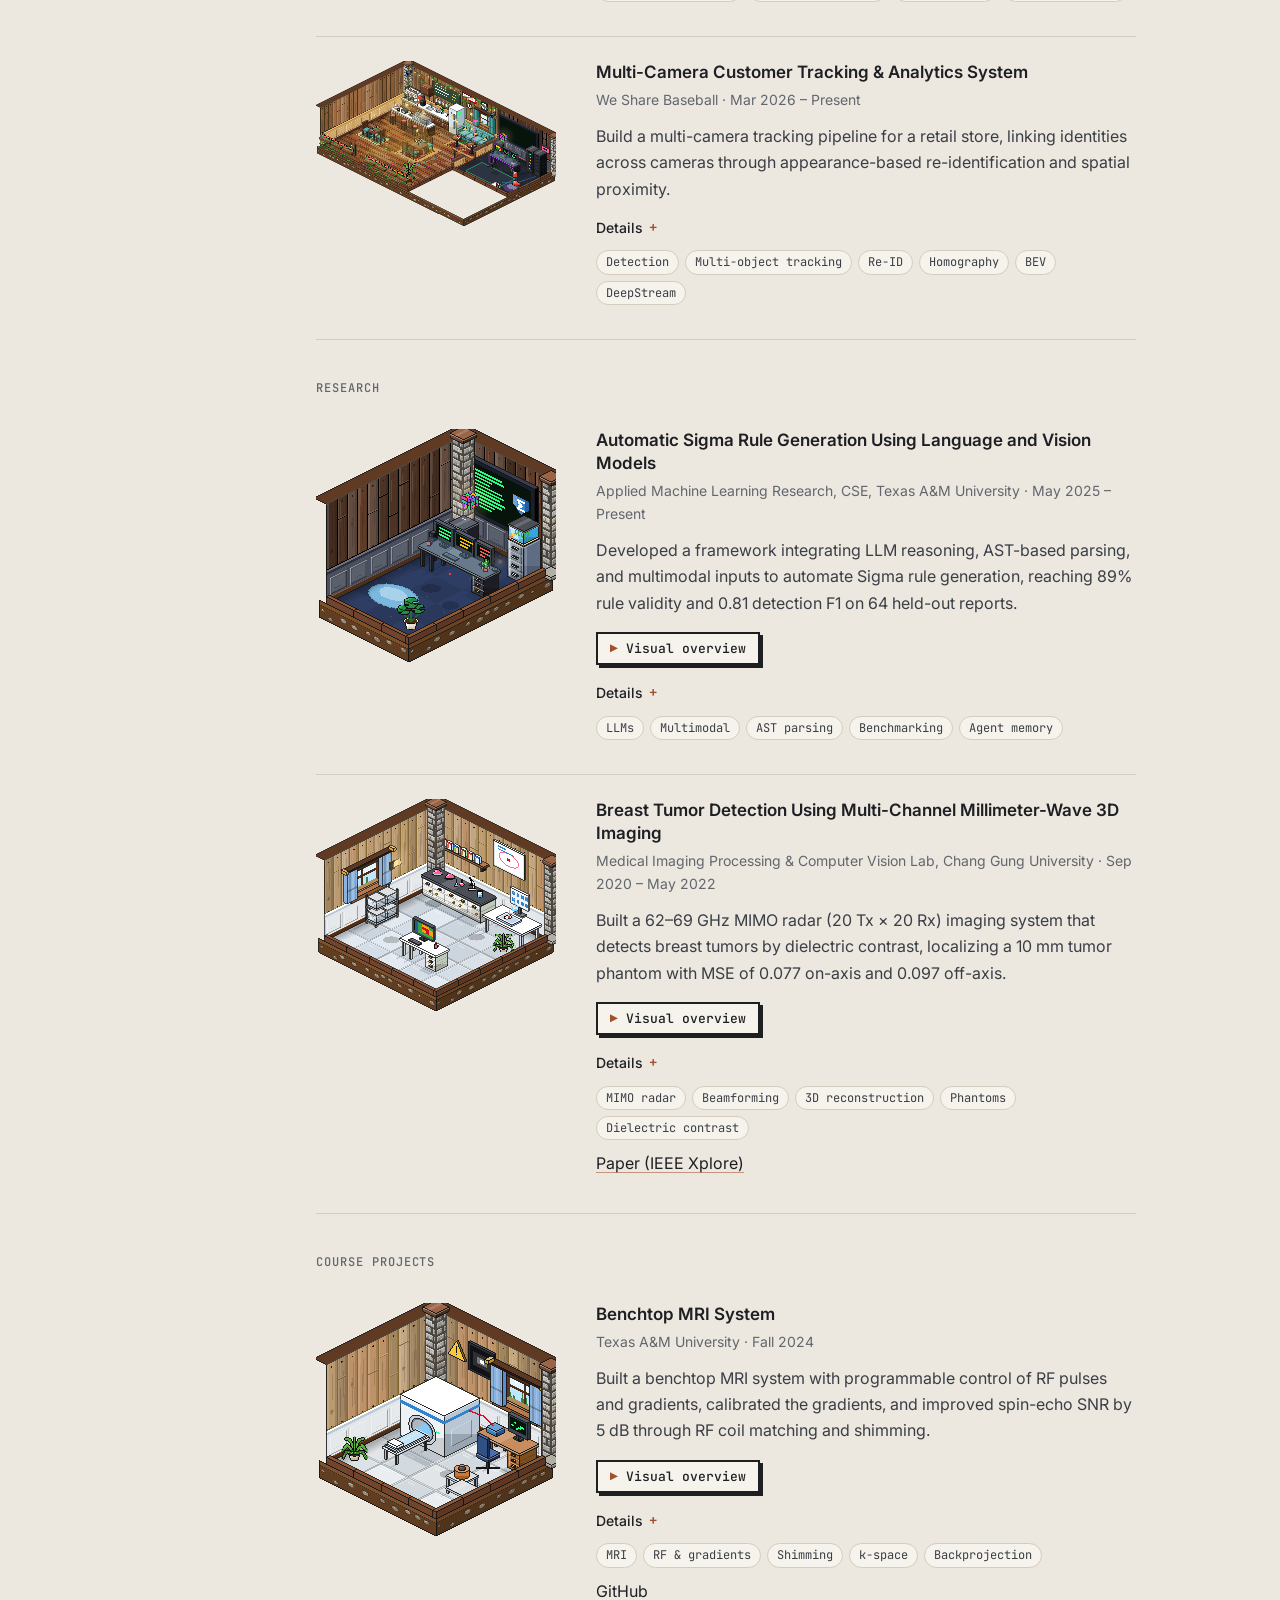
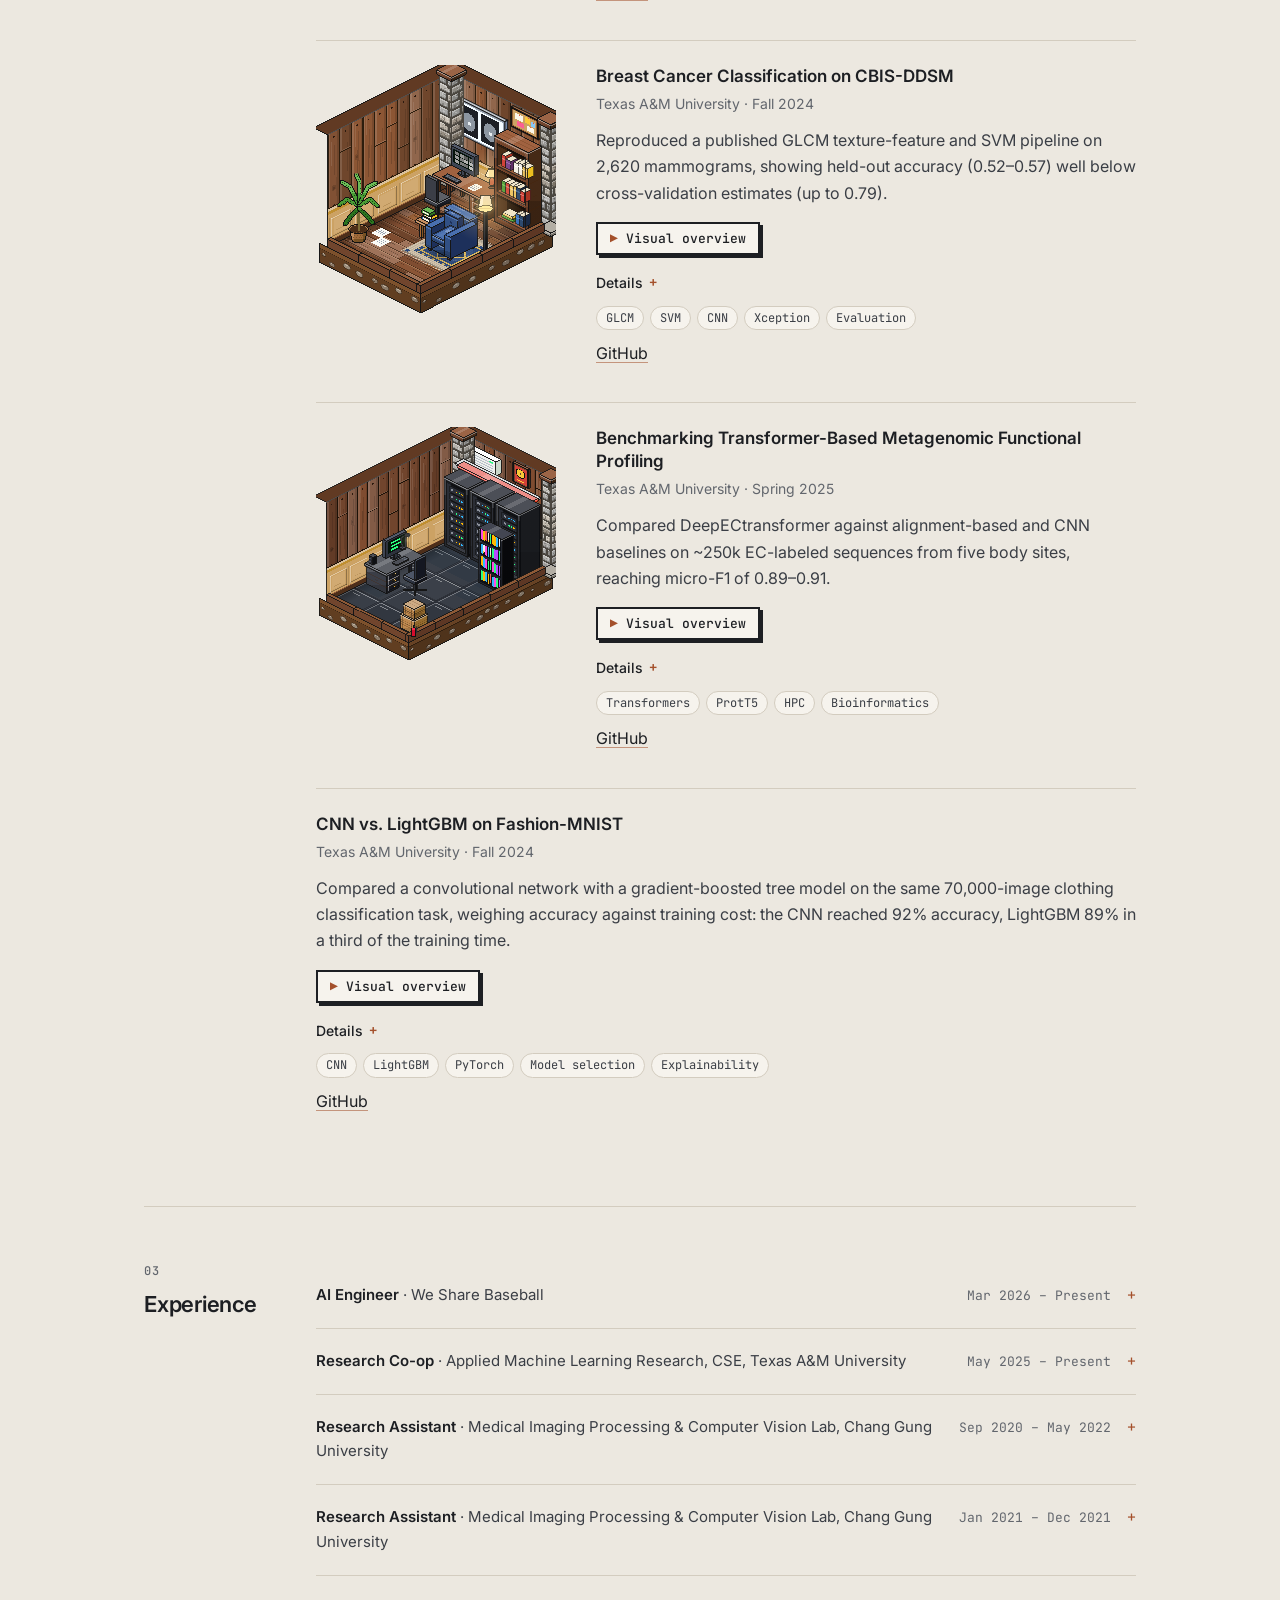
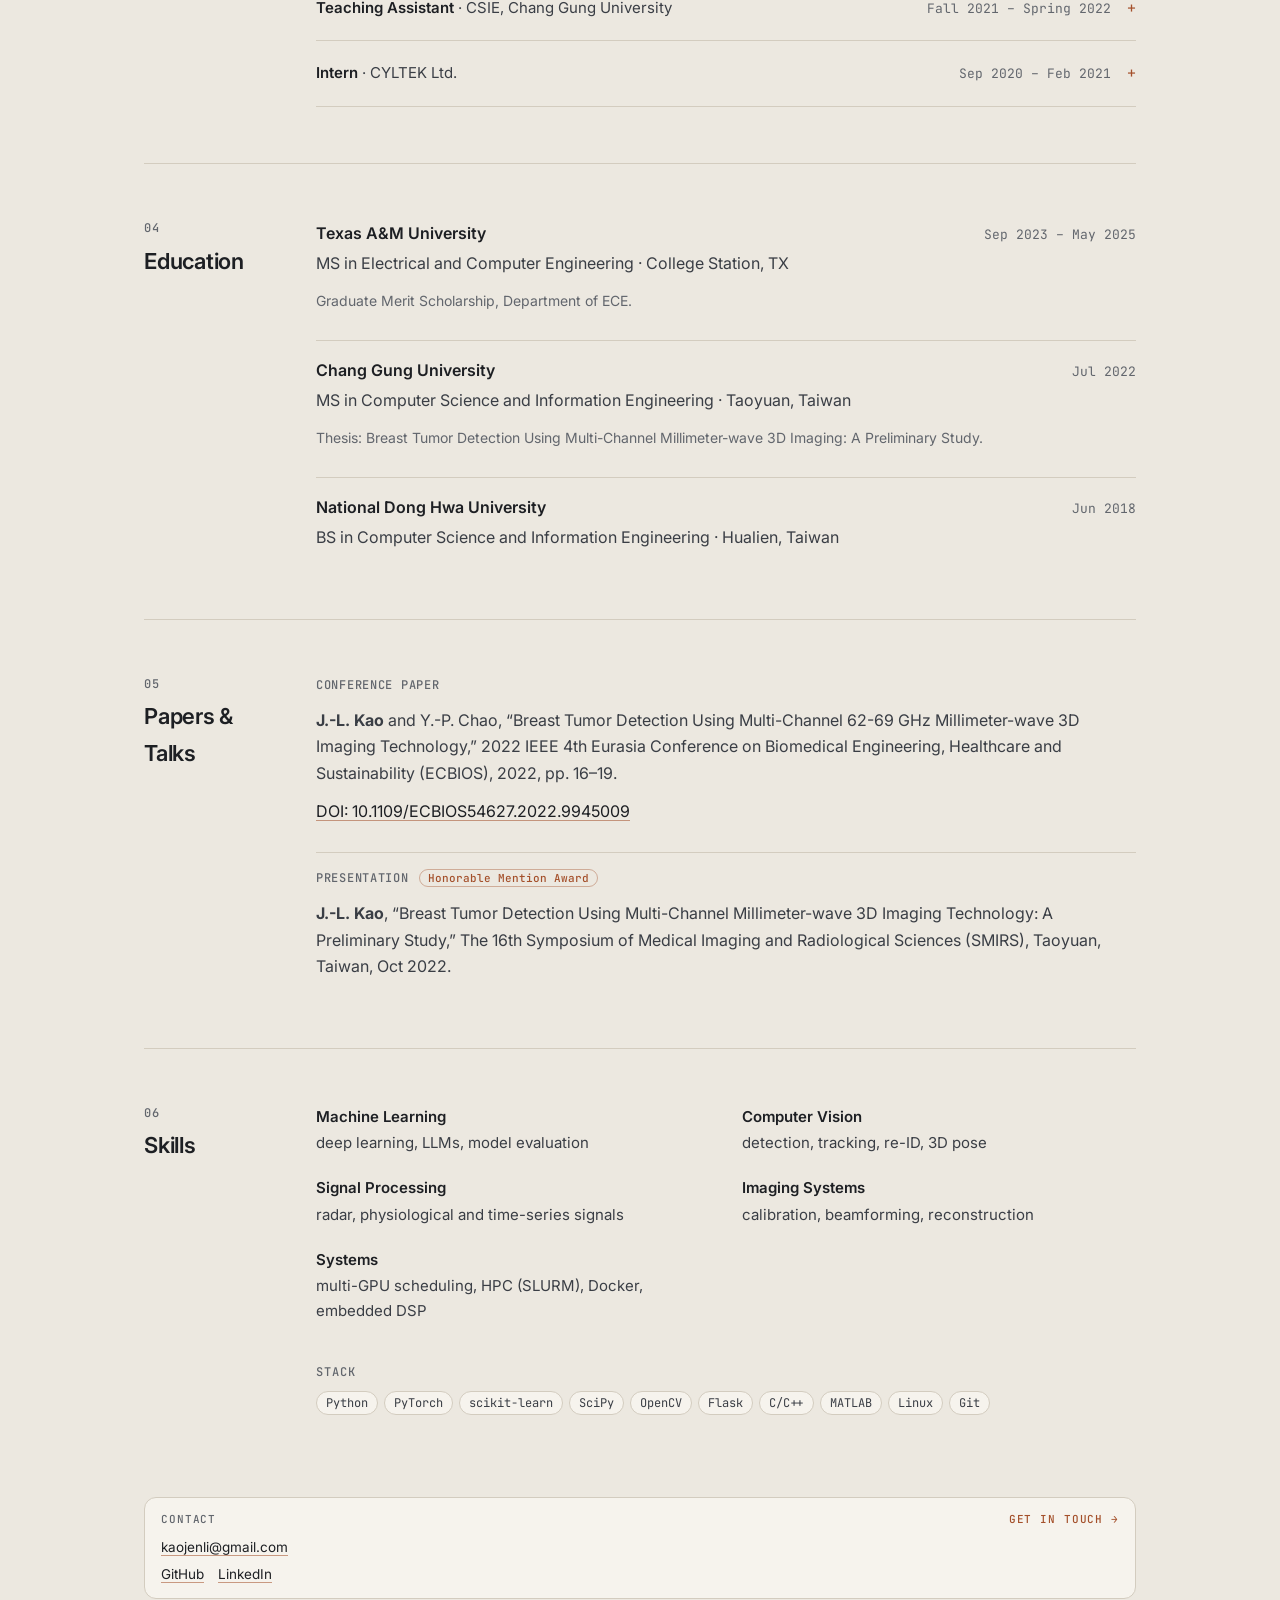
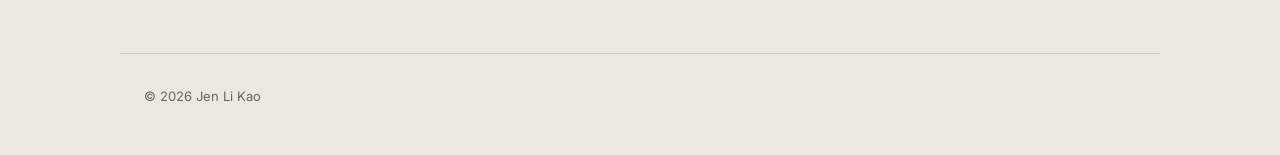
==== commit 0788b9ba: "Footer row stays on one line: the cookie sits mid-row, its note on two lines, shown only where it fi" ====
--- a/pixel/index.html
+++ b/pixel/index.html
@@ -9,7 +9,7 @@
   <link rel="preconnect" href="https://fonts.googleapis.com">
   <link rel="preconnect" href="https://fonts.gstatic.com" crossorigin>
   <link rel="stylesheet" href="https://fonts.googleapis.com/css2?family=Inter:wght@400;500;600;700&family=JetBrains+Mono:wght@400;500&family=Pixelify+Sans:wght@500;600&display=swap">
-  <link rel="stylesheet" href="../css/style.css?v=c56ab6ba">
+  <link rel="stylesheet" href="../css/style.css?v=3d931204">
   <!-- light or dark: the visitor's choice if they made one, else their system's (before anything draws, so no flash) -->
   <script>try { document.documentElement.dataset.theme = localStorage.getItem("theme") || (matchMedia("(prefers-color-scheme: dark)").matches ? "dark" : "light"); } catch (e) {}</script>
 </head>
@@ -77,15 +77,15 @@
       <a href="mailto:kaojenli@gmail.com">kaojenli@gmail.com</a></p>
   </noscript>
 
-  <script src="../js/content.js?v=c56ab6ba"></script>
-  <script src="../js/avatar.js?v=c56ab6ba"></script>
-  <script src="../js/props.js?v=c56ab6ba"></script>
-  <script src="../js/furni.js?v=c56ab6ba"></script>
-  <script src="../js/cabin.js?v=c56ab6ba"></script>
+  <script src="../js/content.js?v=3d931204"></script>
+  <script src="../js/avatar.js?v=3d931204"></script>
+  <script src="../js/props.js?v=3d931204"></script>
+  <script src="../js/furni.js?v=3d931204"></script>
+  <script src="../js/cabin.js?v=3d931204"></script>
   <script>window.TOUR_BASE = "../";</script>
-  <script src="../js/narration.js?v=c56ab6ba"></script>
-  <script src="../js/tours.js?v=c56ab6ba"></script>
-  <script src="../js/main.js?v=c56ab6ba"></script>
+  <script src="../js/narration.js?v=3d931204"></script>
+  <script src="../js/tours.js?v=3d931204"></script>
+  <script src="../js/main.js?v=3d931204"></script>
   <!-- Cloudflare Web Analytics --><script type='module' src='https://static.cloudflareinsights.com/beacon.min.js' data-cf-beacon='{"token": "8a59bbaee7224c959636c7af0a5ff909"}'></script><!-- End Cloudflare Web Analytics -->
 </body>
 </html>
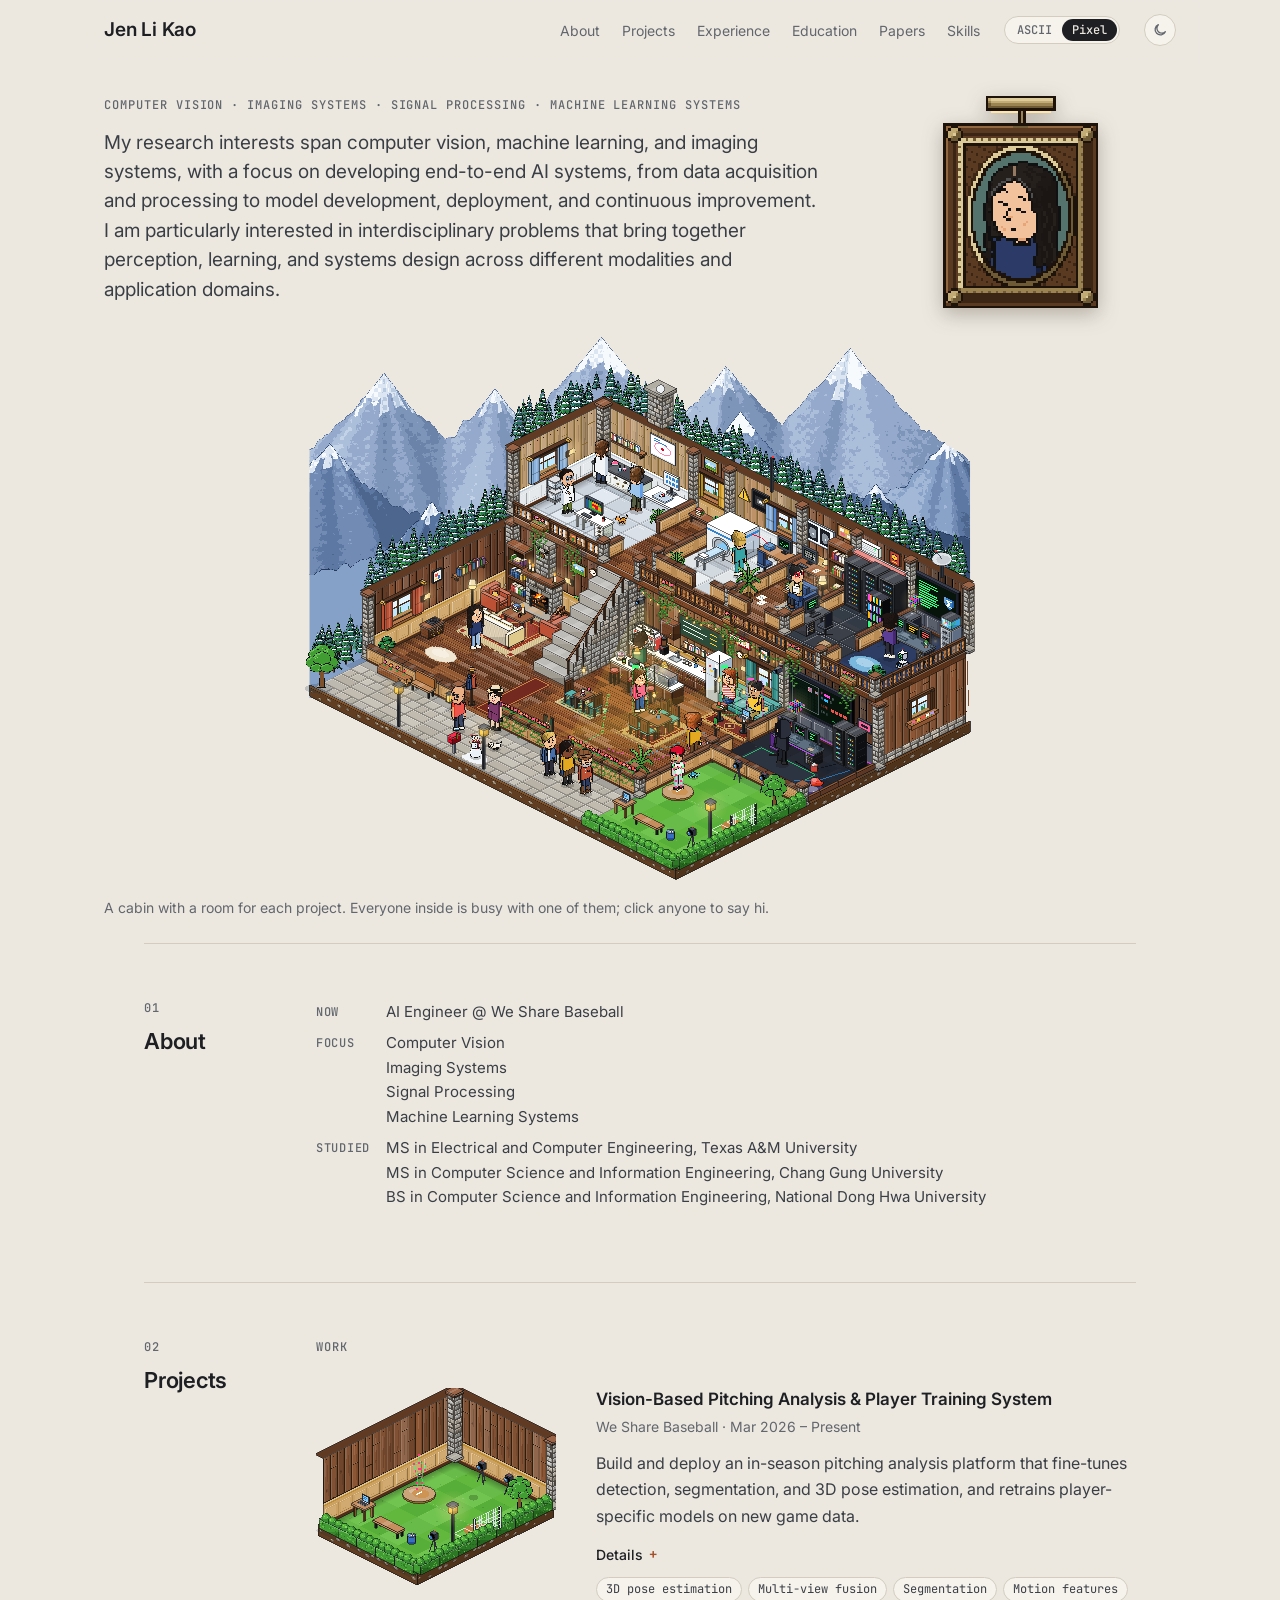
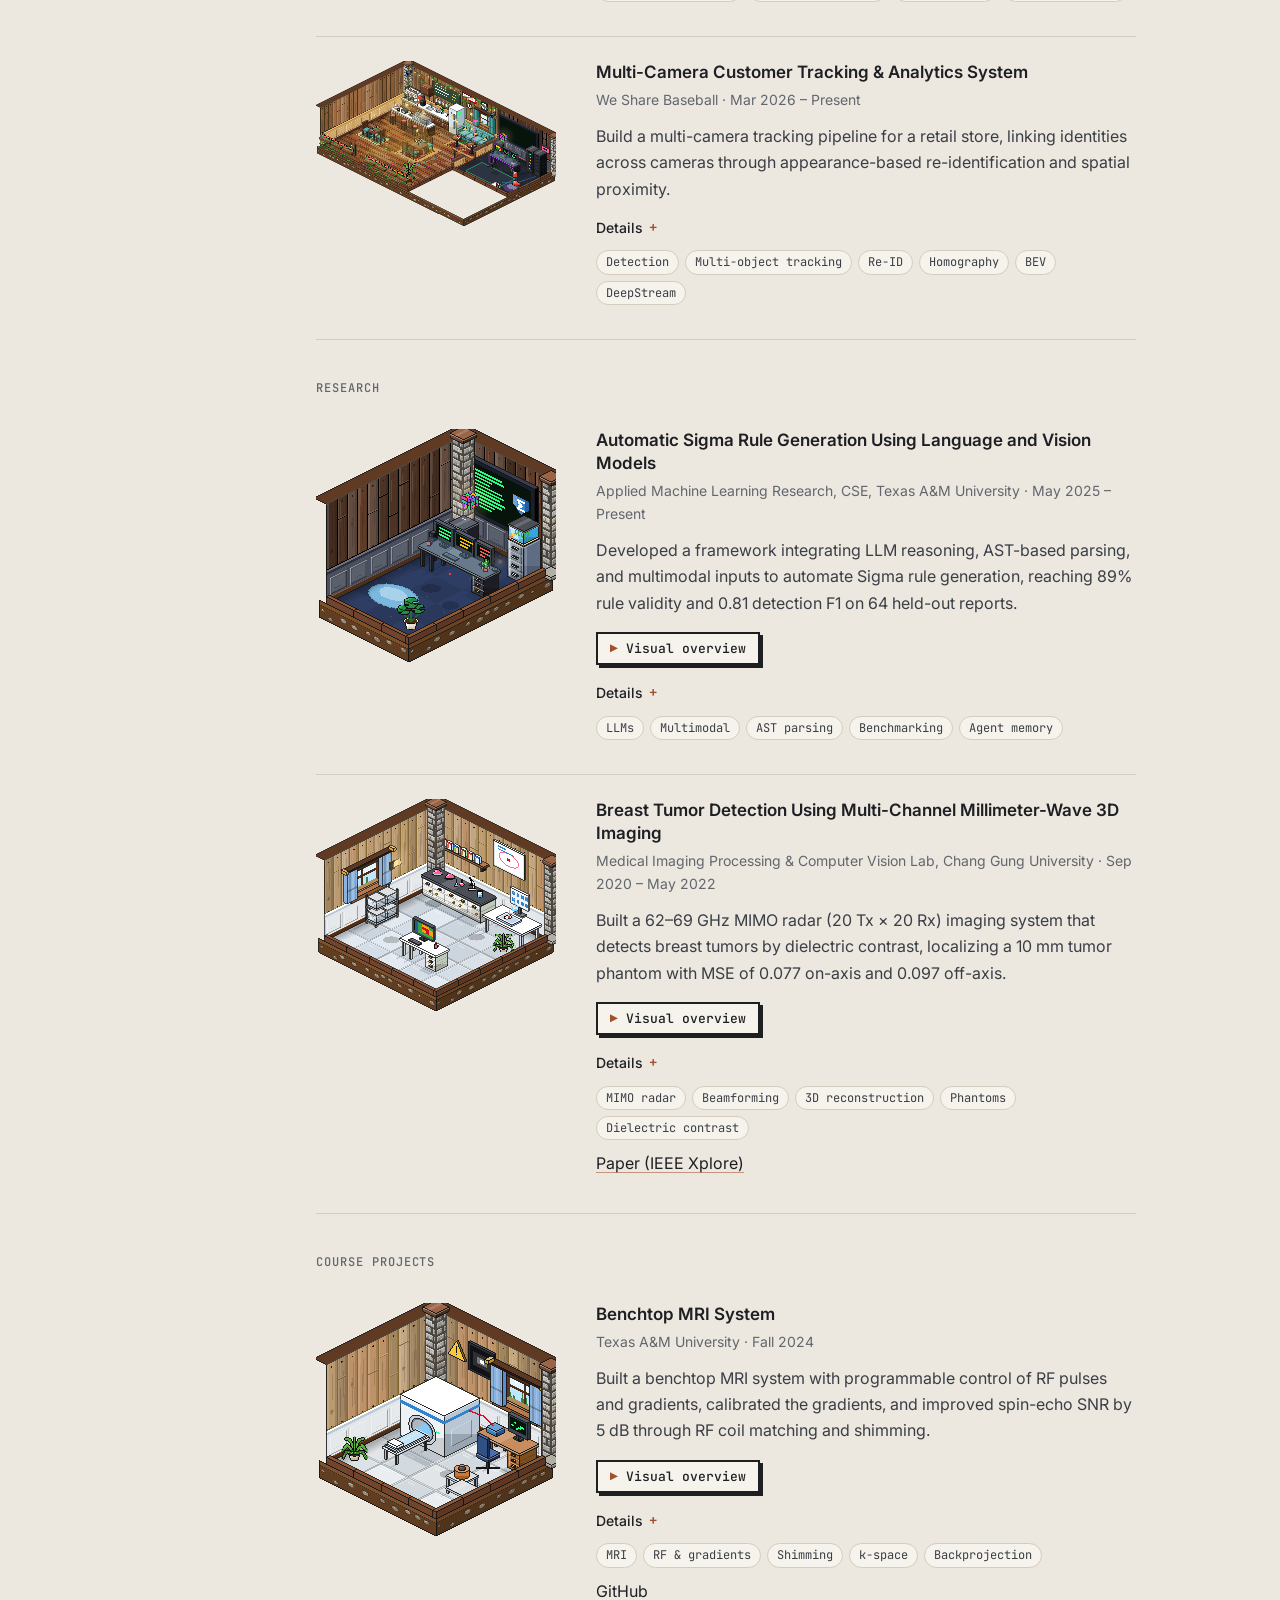
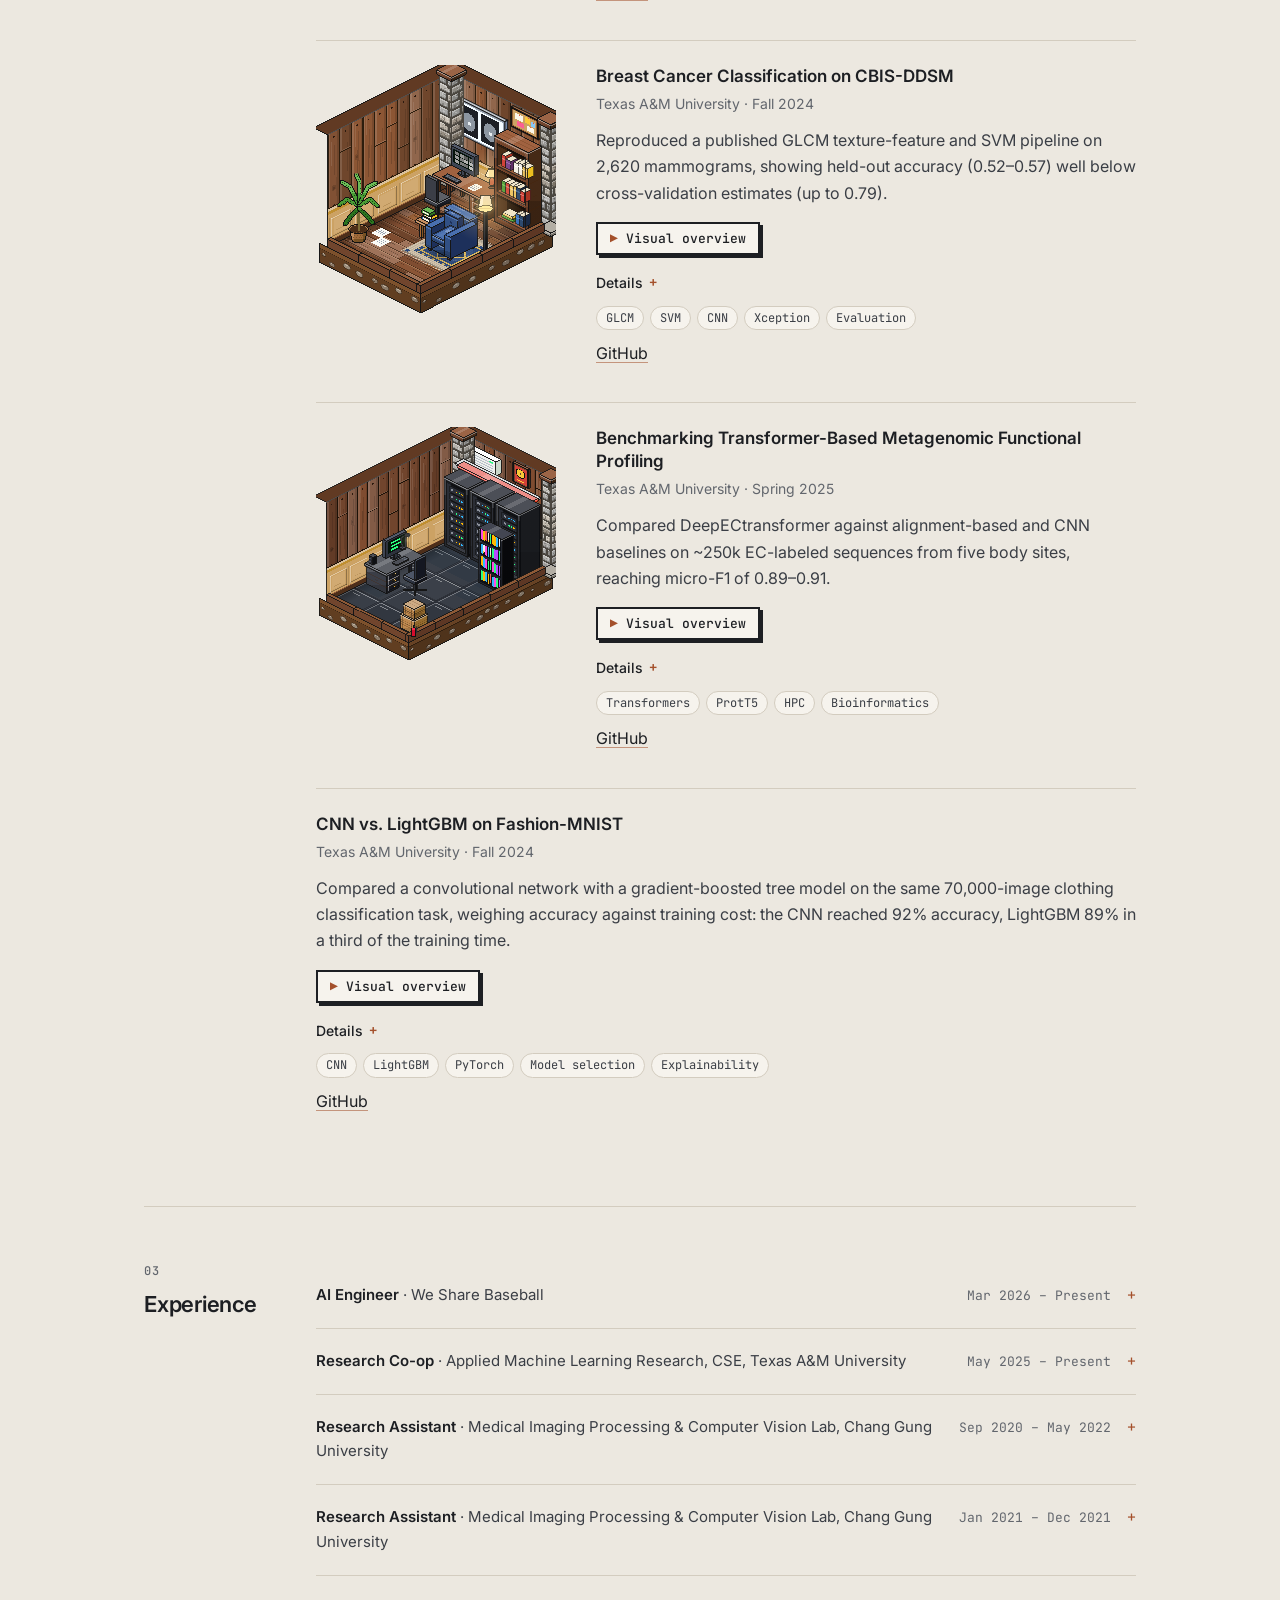
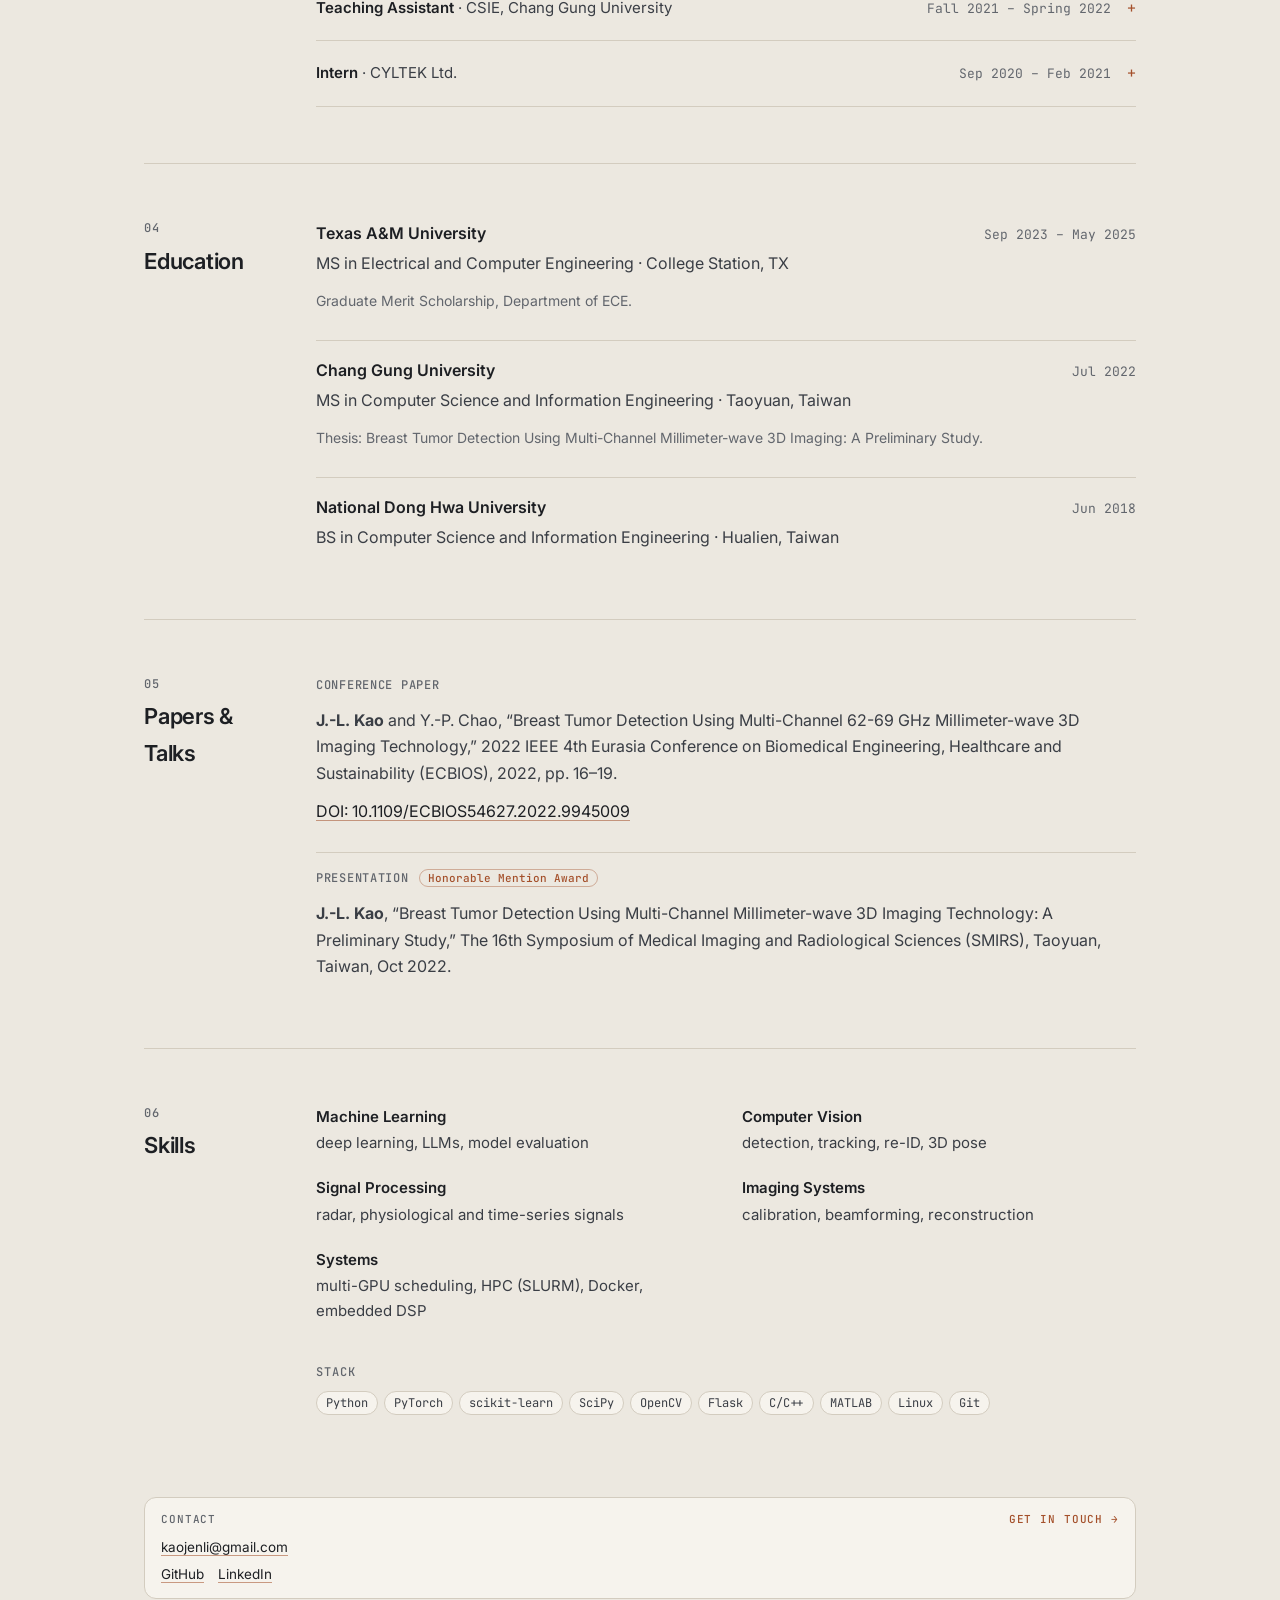
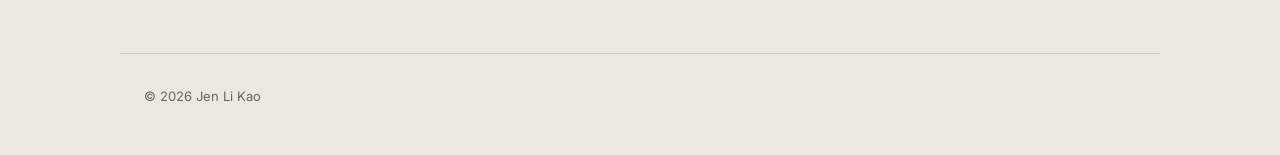
==== commit 084474b9: "Footer cookie right after the style picker, its note on two or three lines" ====
--- a/pixel/index.html
+++ b/pixel/index.html
@@ -9,7 +9,7 @@
   <link rel="preconnect" href="https://fonts.googleapis.com">
   <link rel="preconnect" href="https://fonts.gstatic.com" crossorigin>
   <link rel="stylesheet" href="https://fonts.googleapis.com/css2?family=Inter:wght@400;500;600;700&family=JetBrains+Mono:wght@400;500&family=Pixelify+Sans:wght@500;600&display=swap">
-  <link rel="stylesheet" href="../css/style.css?v=3d931204">
+  <link rel="stylesheet" href="../css/style.css?v=d279ce58">
   <!-- light or dark: the visitor's choice if they made one, else their system's (before anything draws, so no flash) -->
   <script>try { document.documentElement.dataset.theme = localStorage.getItem("theme") || (matchMedia("(prefers-color-scheme: dark)").matches ? "dark" : "light"); } catch (e) {}</script>
 </head>
@@ -77,15 +77,15 @@
       <a href="mailto:kaojenli@gmail.com">kaojenli@gmail.com</a></p>
   </noscript>
 
-  <script src="../js/content.js?v=3d931204"></script>
-  <script src="../js/avatar.js?v=3d931204"></script>
-  <script src="../js/props.js?v=3d931204"></script>
-  <script src="../js/furni.js?v=3d931204"></script>
-  <script src="../js/cabin.js?v=3d931204"></script>
+  <script src="../js/content.js?v=d279ce58"></script>
+  <script src="../js/avatar.js?v=d279ce58"></script>
+  <script src="../js/props.js?v=d279ce58"></script>
+  <script src="../js/furni.js?v=d279ce58"></script>
+  <script src="../js/cabin.js?v=d279ce58"></script>
   <script>window.TOUR_BASE = "../";</script>
-  <script src="../js/narration.js?v=3d931204"></script>
-  <script src="../js/tours.js?v=3d931204"></script>
-  <script src="../js/main.js?v=3d931204"></script>
+  <script src="../js/narration.js?v=d279ce58"></script>
+  <script src="../js/tours.js?v=d279ce58"></script>
+  <script src="../js/main.js?v=d279ce58"></script>
   <!-- Cloudflare Web Analytics --><script type='module' src='https://static.cloudflareinsights.com/beacon.min.js' data-cf-beacon='{"token": "8a59bbaee7224c959636c7af0a5ff909"}'></script><!-- End Cloudflare Web Analytics -->
 </body>
 </html>
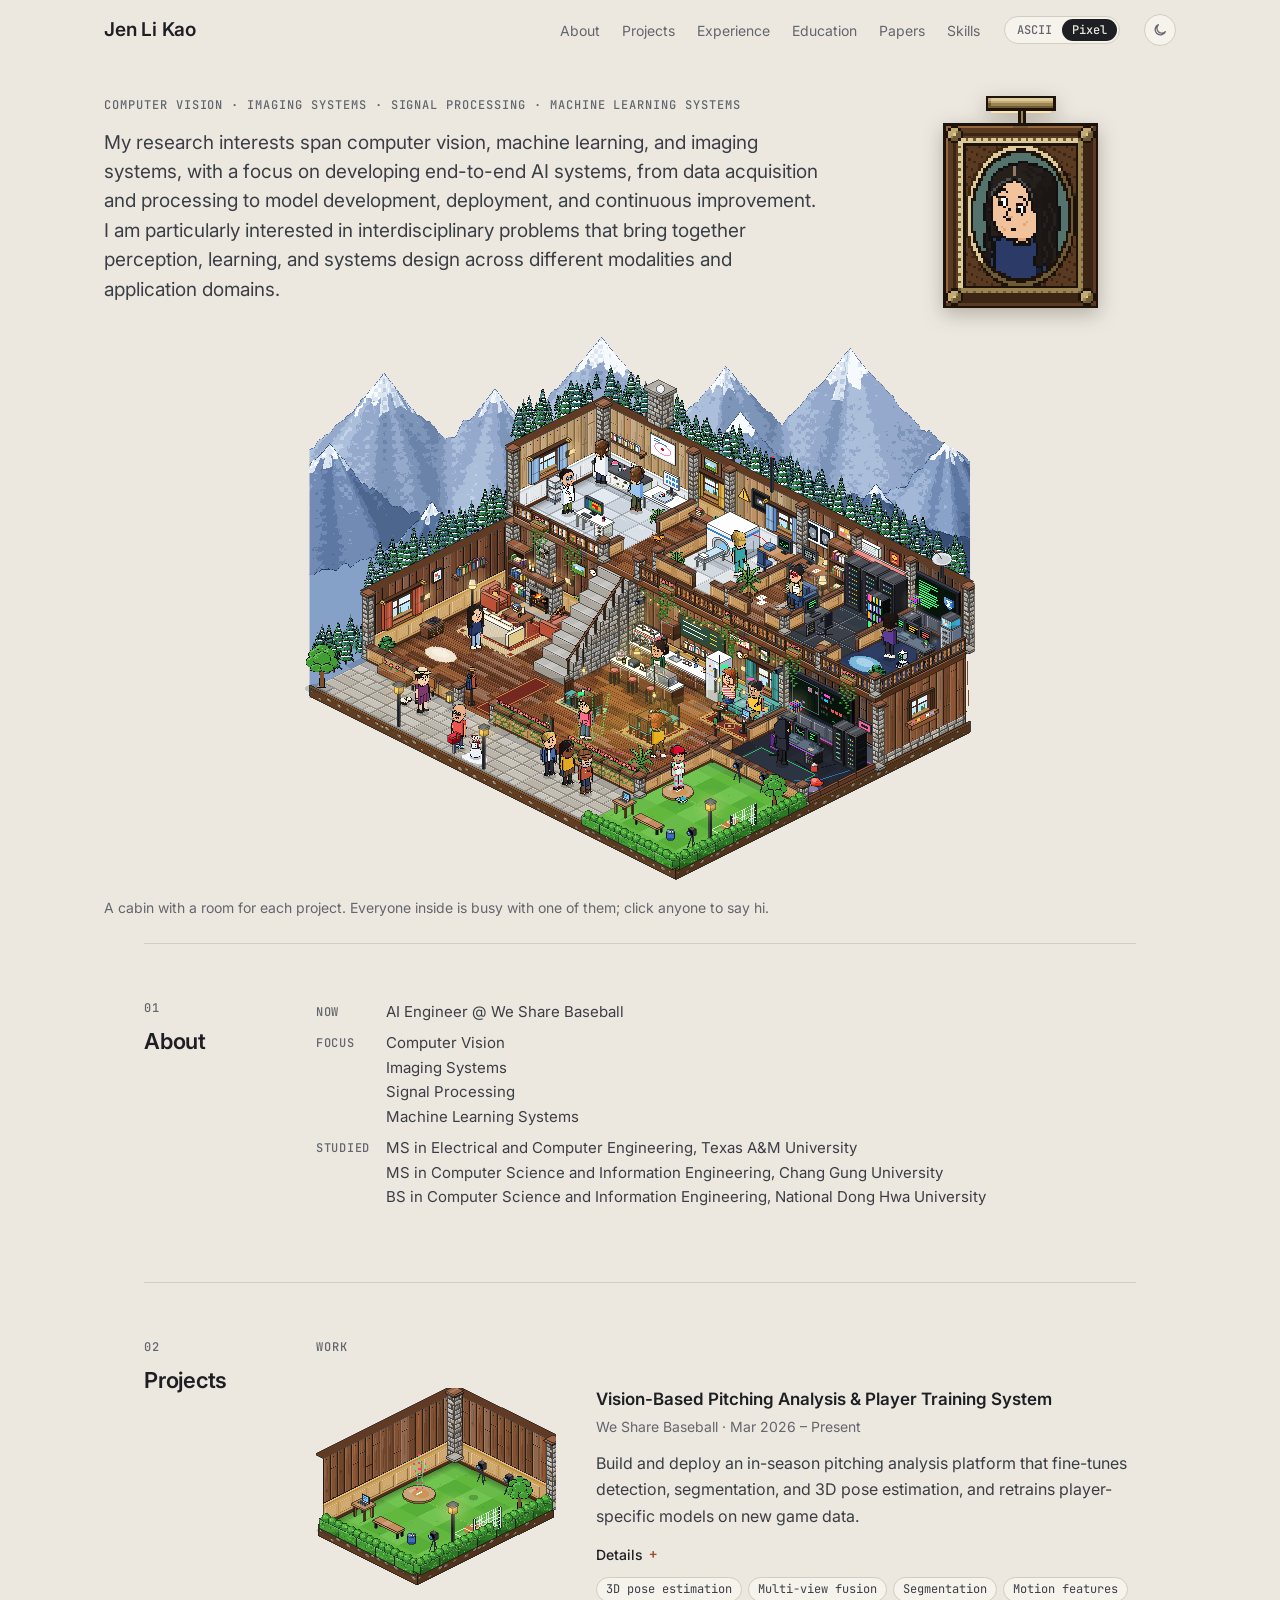
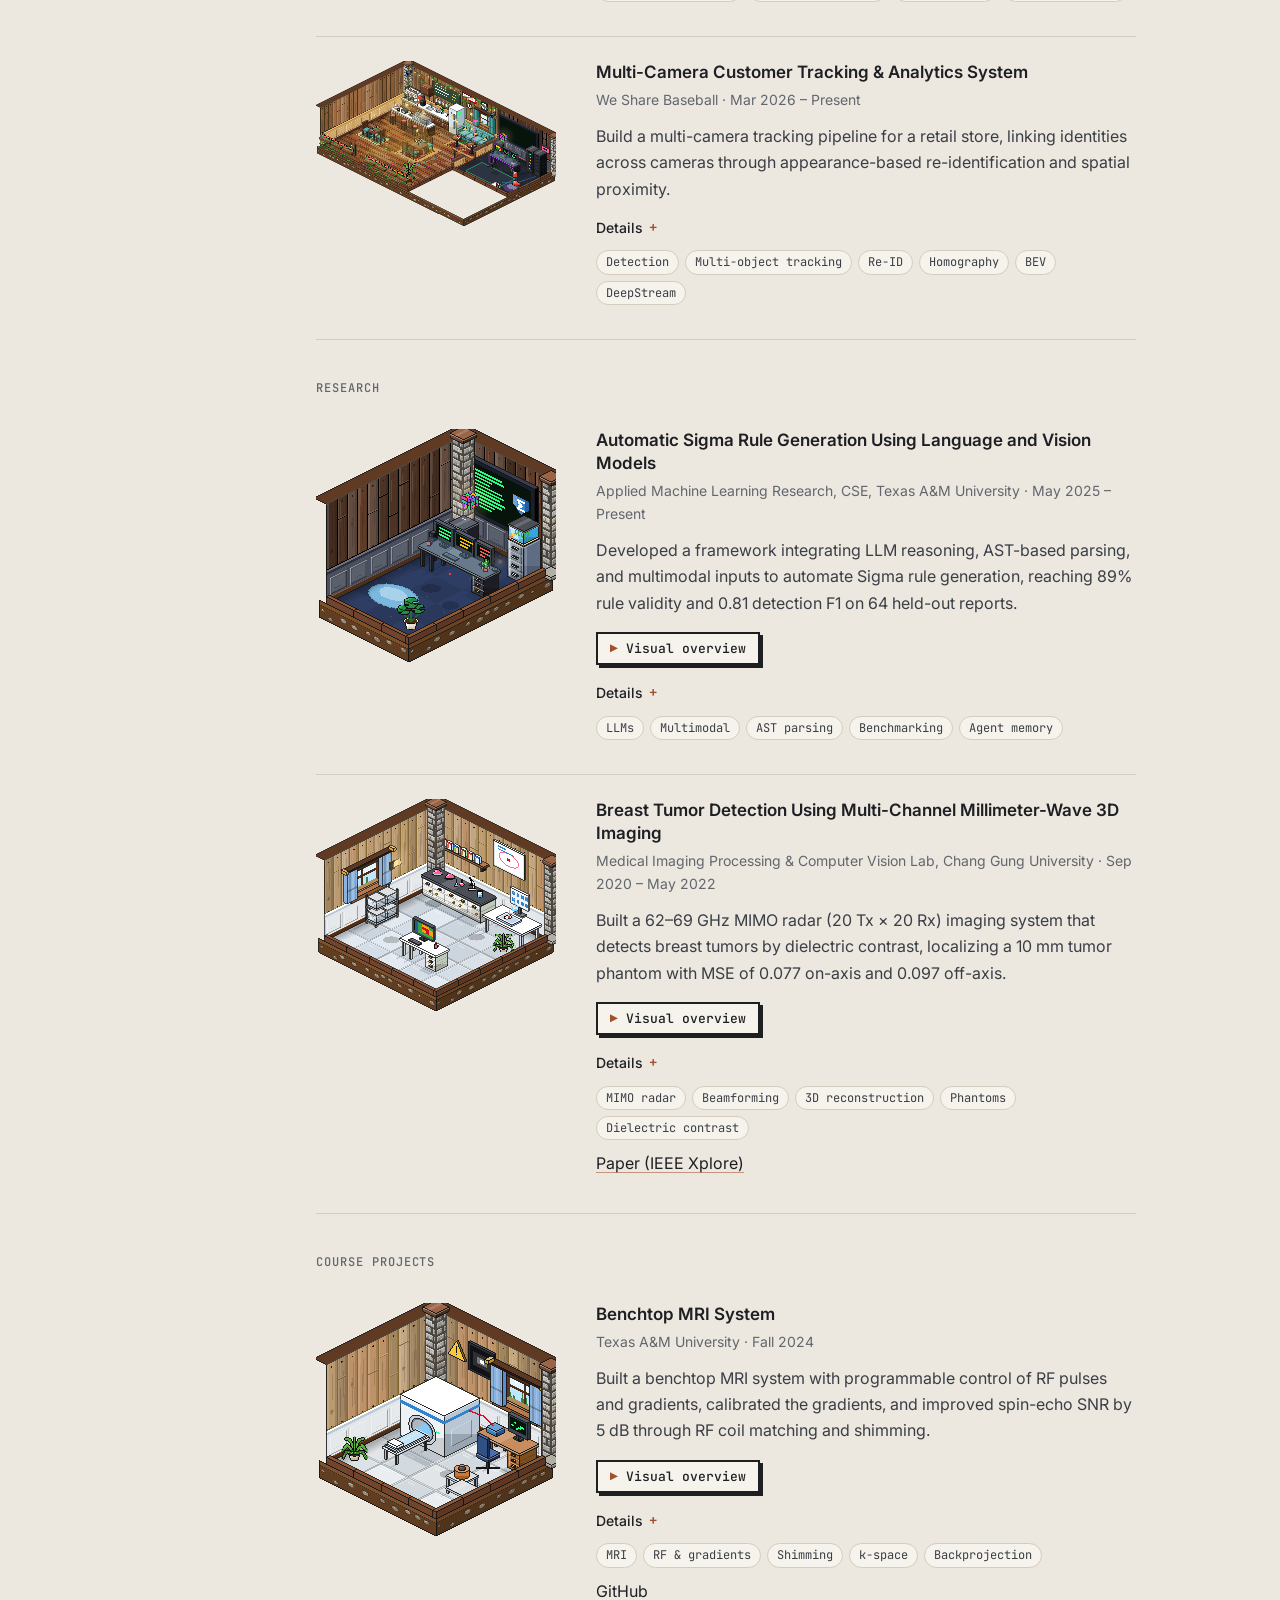
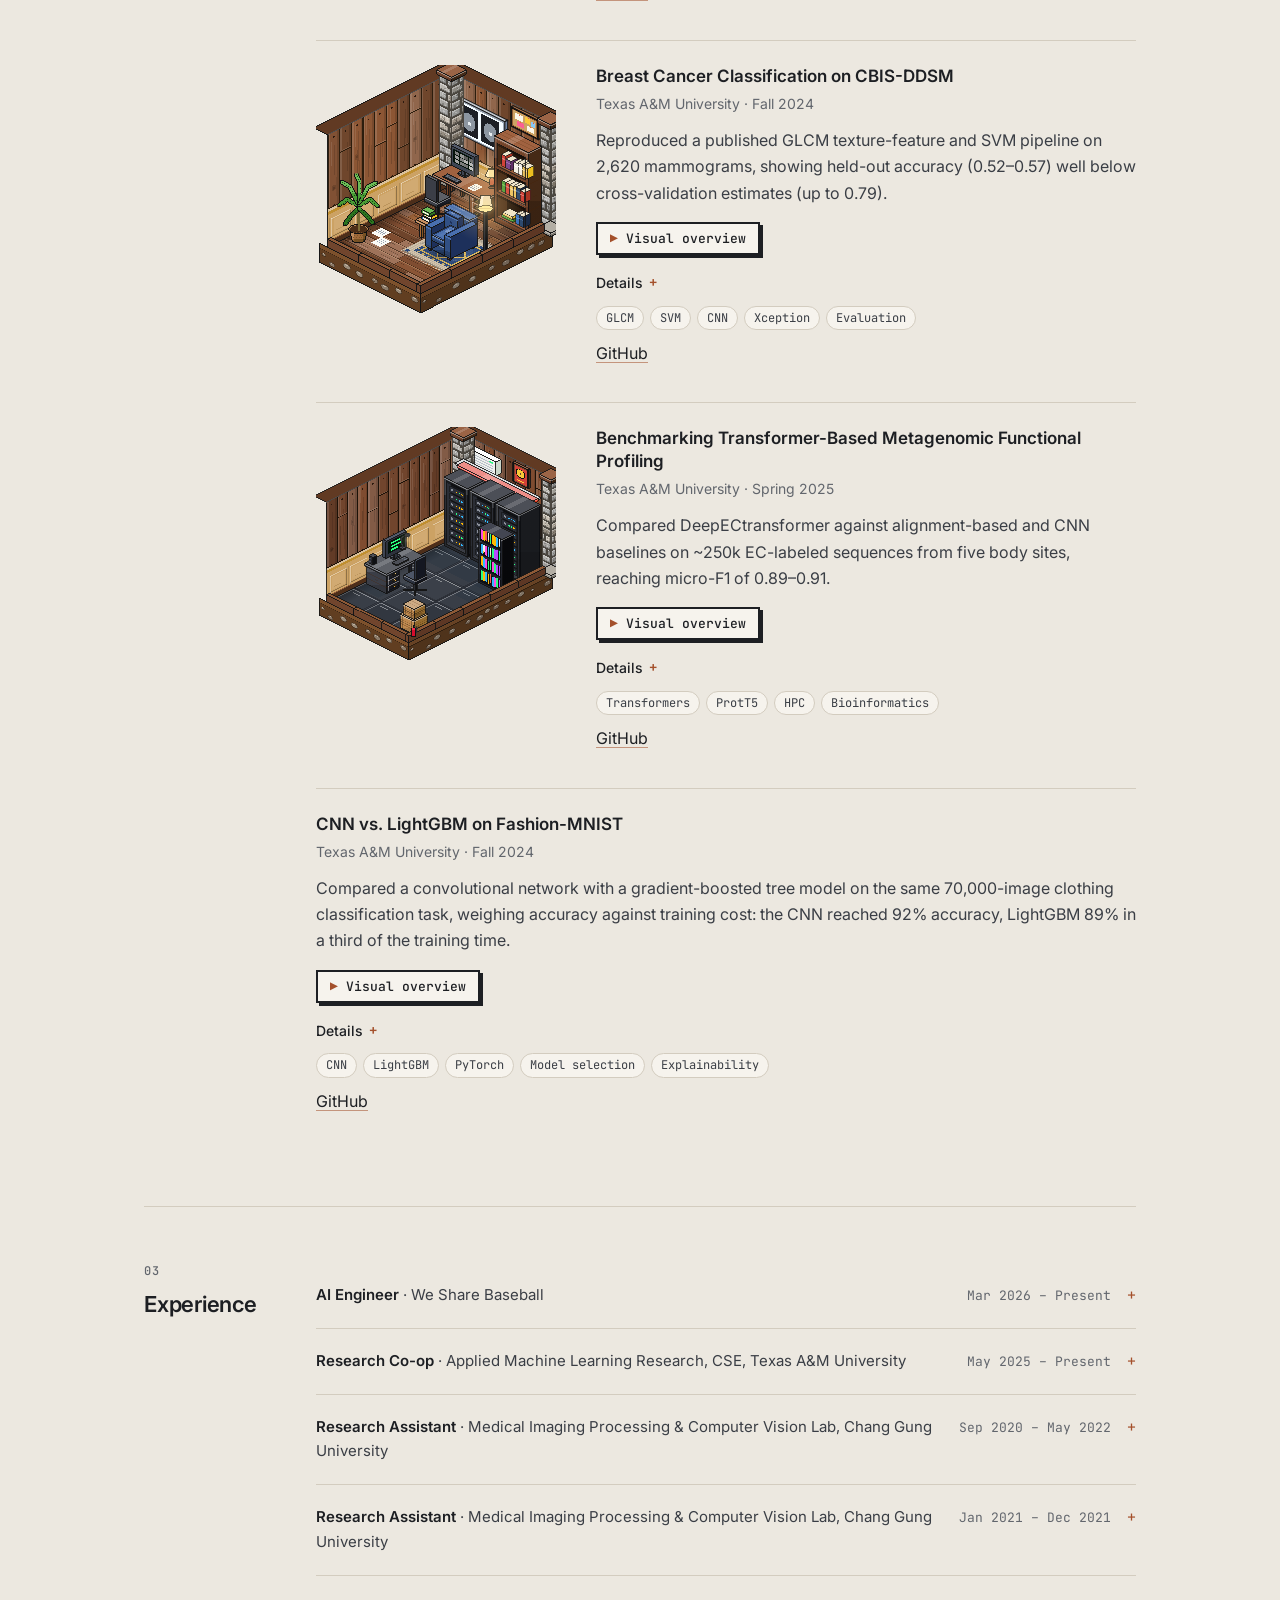
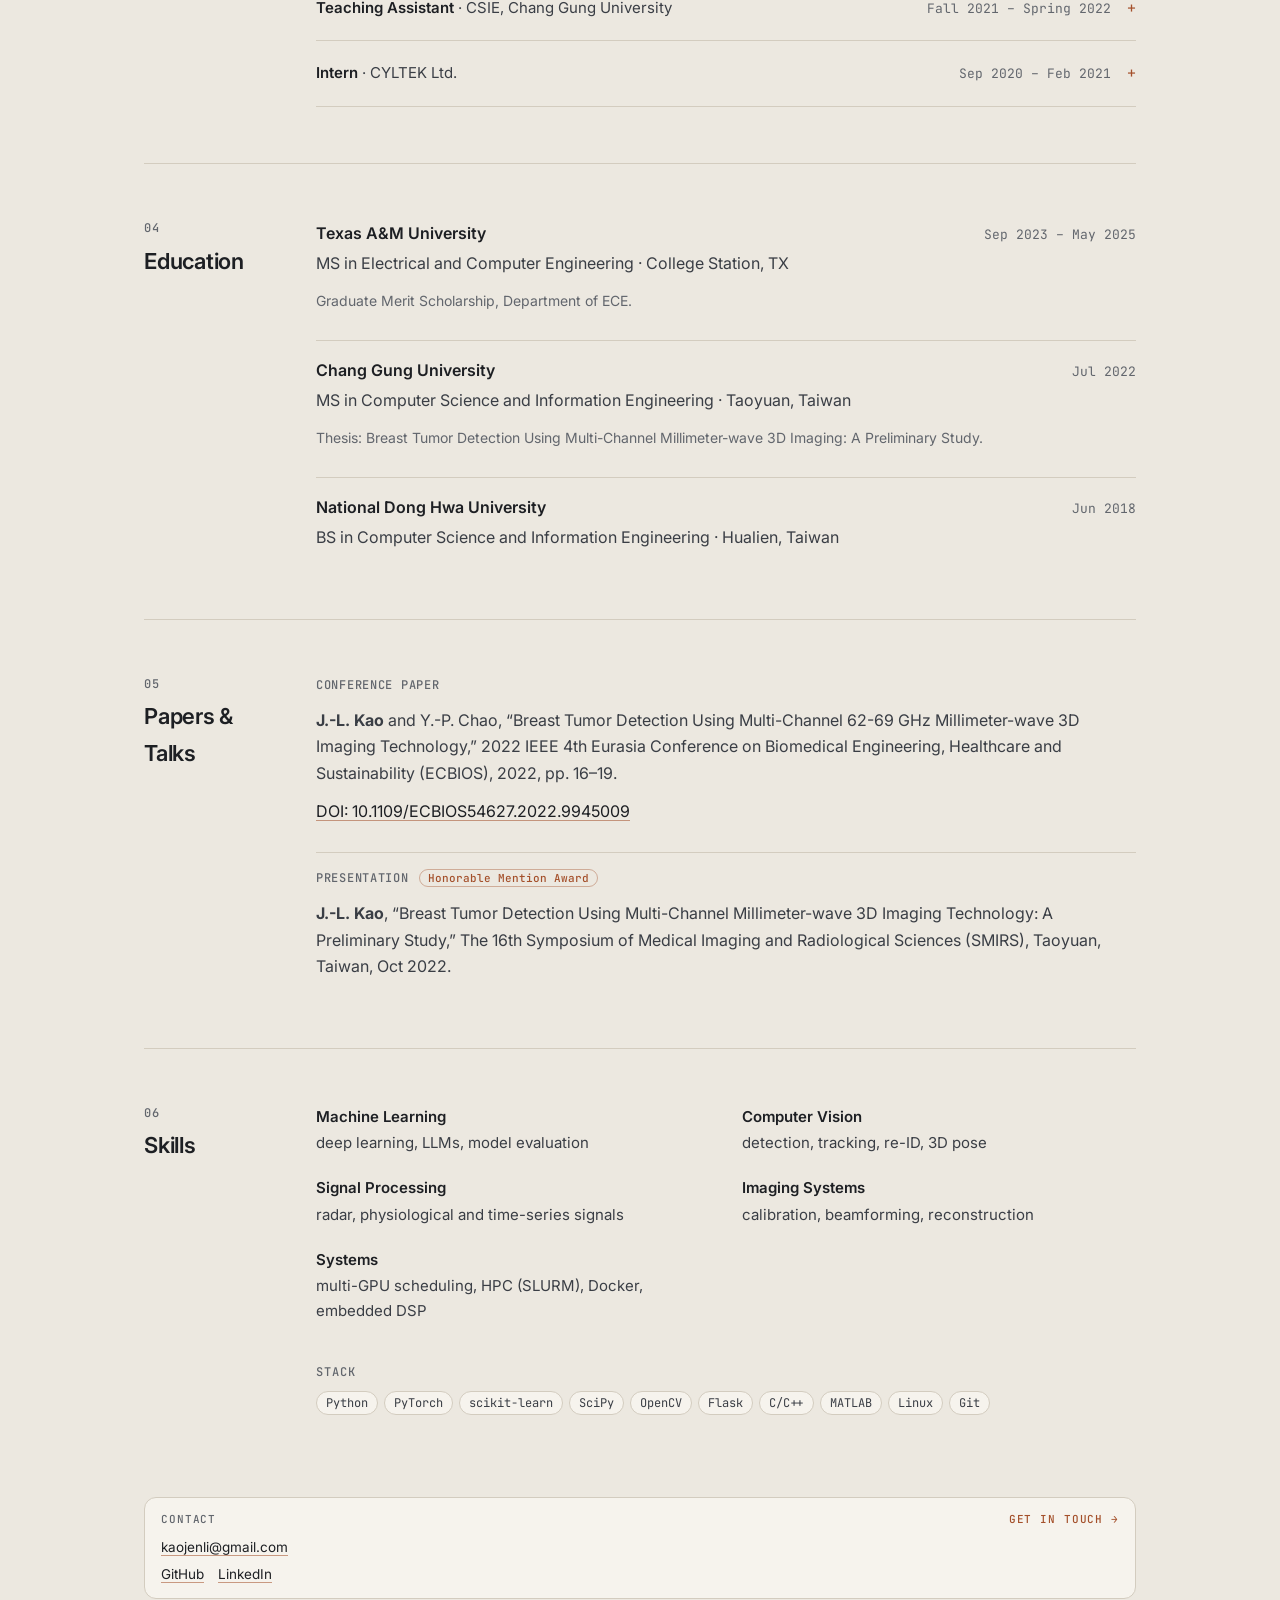
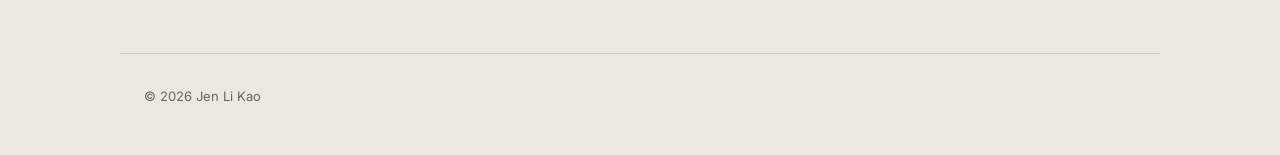
==== commit eb0b8469: "Footer cookie wobbles every few seconds until it is first opened" ====
--- a/pixel/index.html
+++ b/pixel/index.html
@@ -9,7 +9,7 @@
   <link rel="preconnect" href="https://fonts.googleapis.com">
   <link rel="preconnect" href="https://fonts.gstatic.com" crossorigin>
   <link rel="stylesheet" href="https://fonts.googleapis.com/css2?family=Inter:wght@400;500;600;700&family=JetBrains+Mono:wght@400;500&family=Pixelify+Sans:wght@500;600&display=swap">
-  <link rel="stylesheet" href="../css/style.css?v=d279ce58">
+  <link rel="stylesheet" href="../css/style.css?v=4eb460af">
   <!-- light or dark: the visitor's choice if they made one, else their system's (before anything draws, so no flash) -->
   <script>try { document.documentElement.dataset.theme = localStorage.getItem("theme") || (matchMedia("(prefers-color-scheme: dark)").matches ? "dark" : "light"); } catch (e) {}</script>
 </head>
@@ -77,15 +77,15 @@
       <a href="mailto:kaojenli@gmail.com">kaojenli@gmail.com</a></p>
   </noscript>
 
-  <script src="../js/content.js?v=d279ce58"></script>
-  <script src="../js/avatar.js?v=d279ce58"></script>
-  <script src="../js/props.js?v=d279ce58"></script>
-  <script src="../js/furni.js?v=d279ce58"></script>
-  <script src="../js/cabin.js?v=d279ce58"></script>
+  <script src="../js/content.js?v=4eb460af"></script>
+  <script src="../js/avatar.js?v=4eb460af"></script>
+  <script src="../js/props.js?v=4eb460af"></script>
+  <script src="../js/furni.js?v=4eb460af"></script>
+  <script src="../js/cabin.js?v=4eb460af"></script>
   <script>window.TOUR_BASE = "../";</script>
-  <script src="../js/narration.js?v=d279ce58"></script>
-  <script src="../js/tours.js?v=d279ce58"></script>
-  <script src="../js/main.js?v=d279ce58"></script>
+  <script src="../js/narration.js?v=4eb460af"></script>
+  <script src="../js/tours.js?v=4eb460af"></script>
+  <script src="../js/main.js?v=4eb460af"></script>
   <!-- Cloudflare Web Analytics --><script type='module' src='https://static.cloudflareinsights.com/beacon.min.js' data-cf-beacon='{"token": "8a59bbaee7224c959636c7af0a5ff909"}'></script><!-- End Cloudflare Web Analytics -->
 </body>
 </html>
